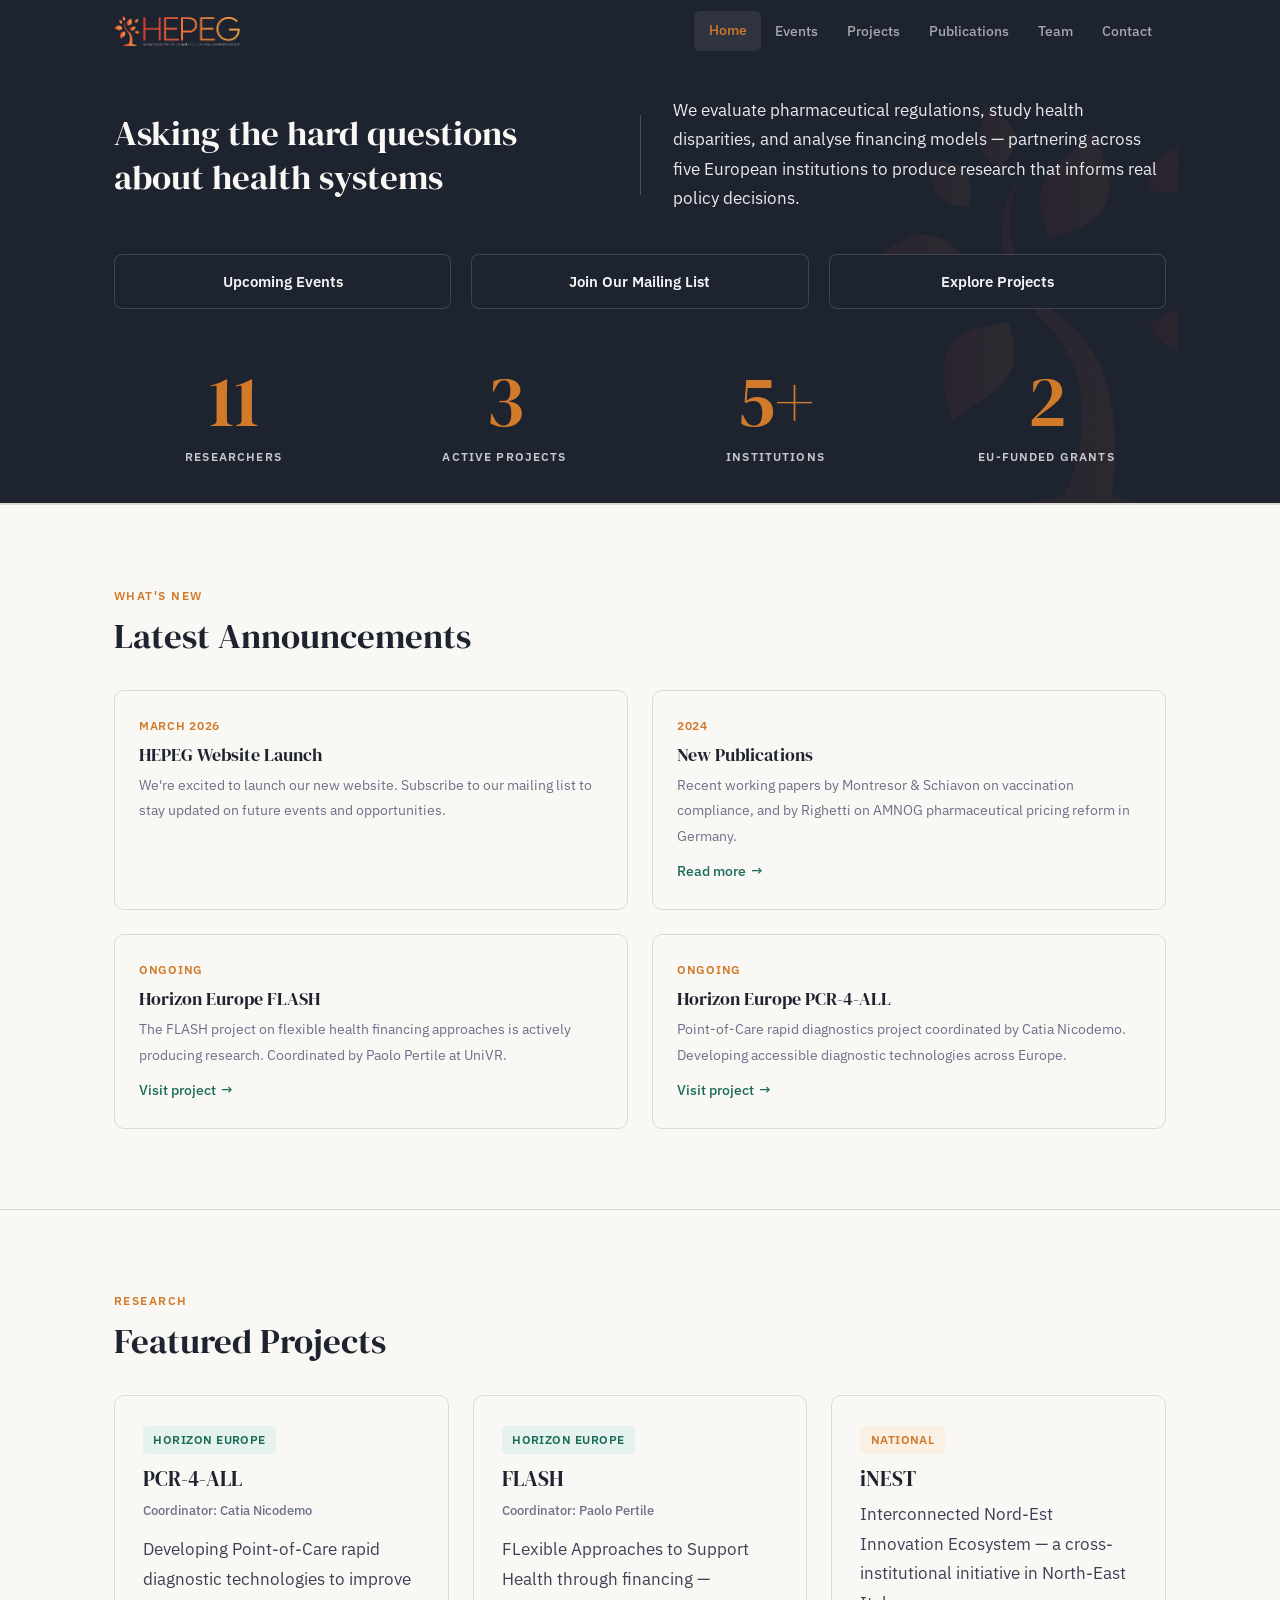
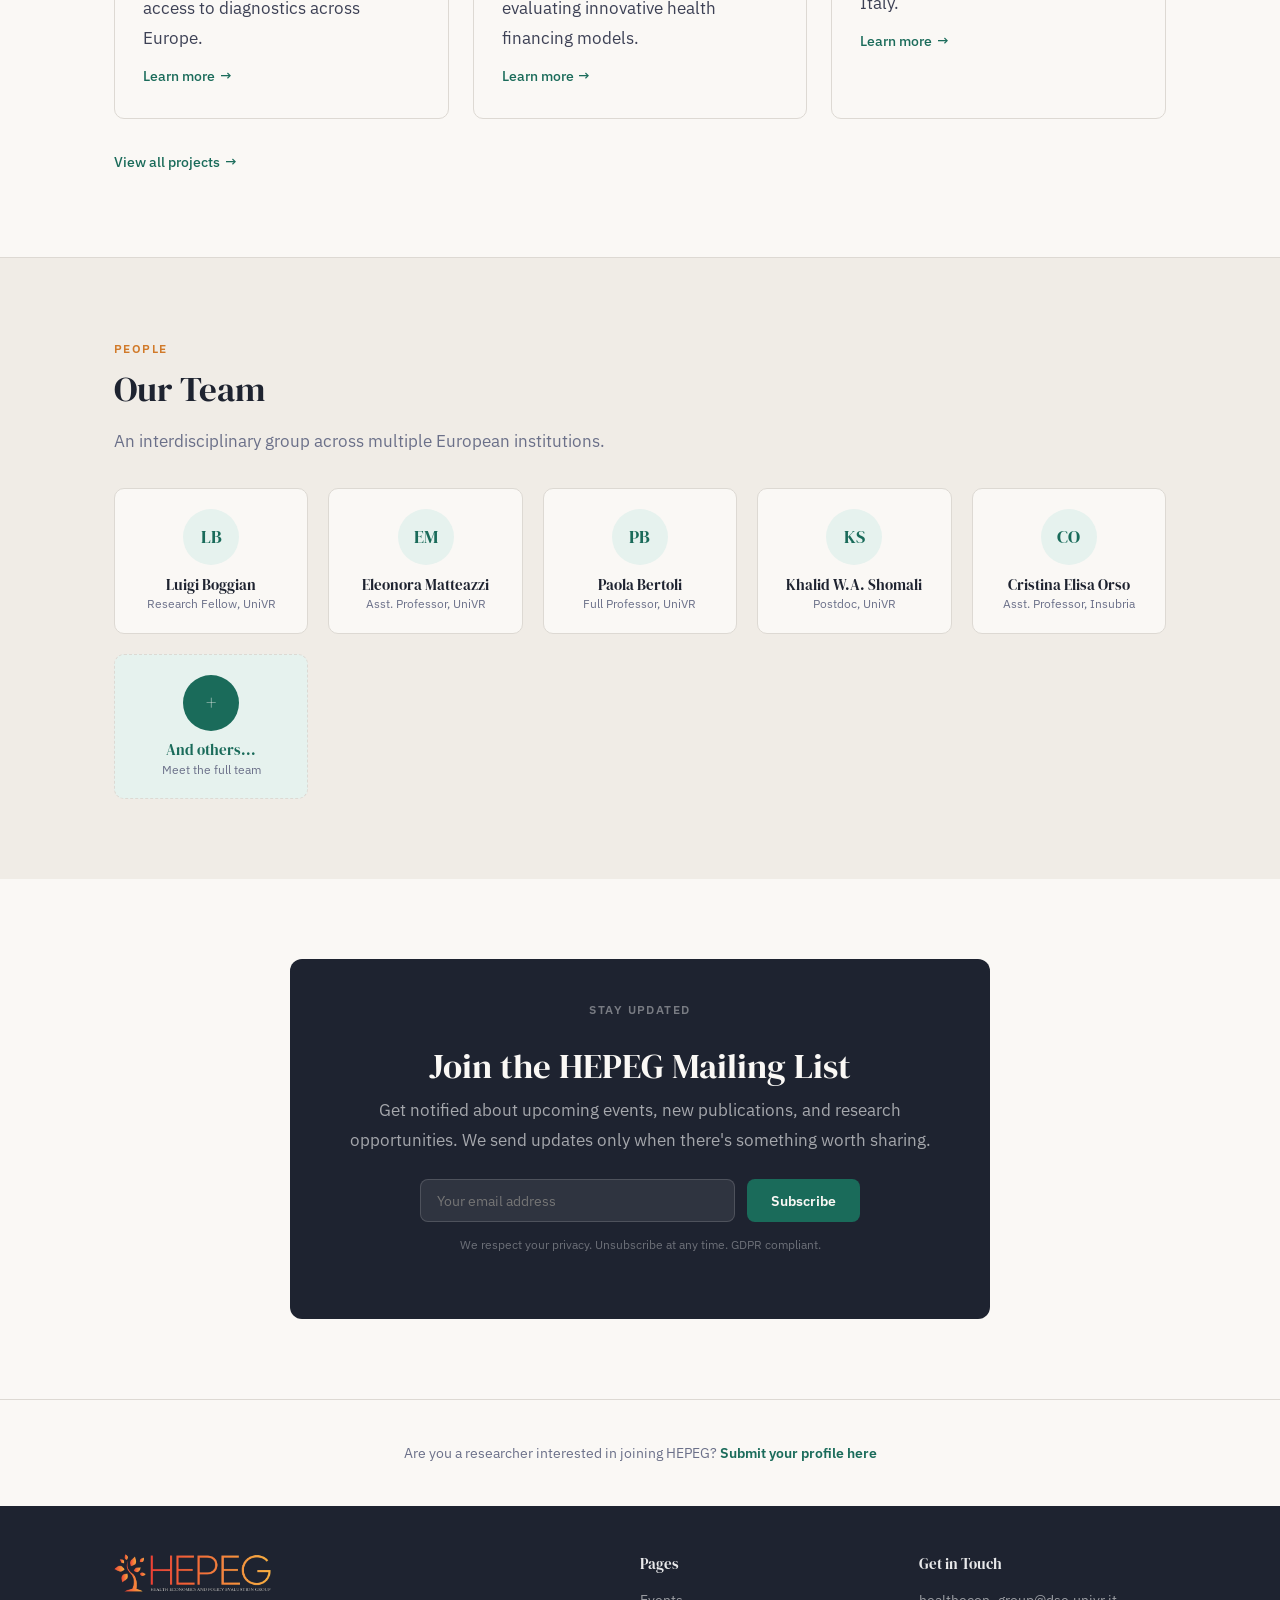
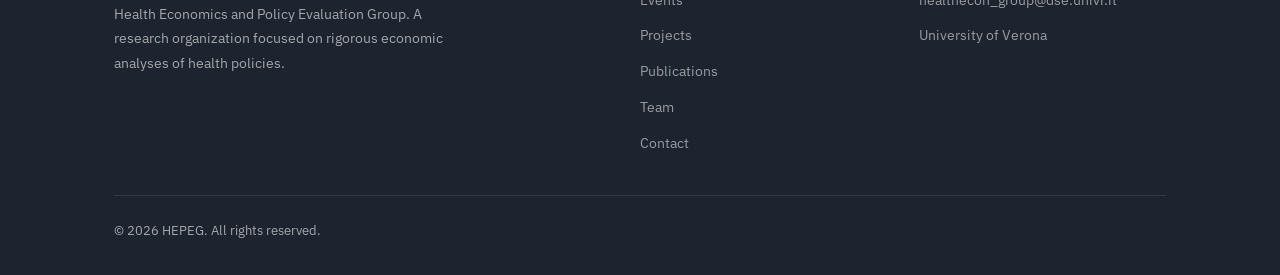
==== index.html @ f2b4acf6 "Update index.html" ====
<!DOCTYPE html>
<html lang="en">
<head>
  <meta charset="UTF-8">
  <meta name="viewport" content="width=device-width, initial-scale=1.0">
  <title>HEPEG – Health Economics and Policy Evaluation Group</title>
  <meta name="description" content="HEPEG is a non-partisan research group focused on rigorous economic analyses and evaluations of health policies and programs.">
  <link rel="icon" href="favicon.ico" type="image/x-icon">
  <link rel="apple-touch-icon" href="apple-touch-icon.png">
  <link rel="stylesheet" href="style.css">
  <style>
    /* === Homepage-specific styles === */
    .hero-home { padding: 0; border-bottom: none; overflow: hidden; background: var(--color-ink); position: relative; }

    .hero-banner {
      background: transparent;
      color: var(--color-white);
      padding: 2rem 0 2rem;
      position: relative;
      z-index: 1;
    }
    .hero-banner h1 { color: var(--color-white); margin-bottom: 0; font-size: clamp(1.6rem, 2.8vw, 2.2rem); }
    .hero-banner p.lead { font-size: 1.05rem; color: rgba(255,255,255,.9); line-height: 1.75; margin: 0; }

    .hero-home {
      position: relative;
    }
    .hero-bg-tree {
      position: absolute;
      right: 8%;
      bottom: -20px;
      height: 420px;
      width: auto;
      opacity: .06;
      pointer-events: none;
      z-index: 0;
    }

    .hero-split {
      display: grid;
      grid-template-columns: 1fr auto 1fr;
      gap: 2rem;
      align-items: center;
      margin-bottom: 2.5rem;
      position: relative;
      z-index: 1;
    }
    .hero-left {
      opacity: 0;
      transform: translateX(-20px);
      animation: fadeLeft .8s ease-out .2s forwards;
    }
    .hero-divider {
      width: 1px;
      min-height: 80px;
      background: rgba(255,255,255,.2);
      transform: scaleY(0);
      animation: growLine .6s ease-out .5s forwards;
    }
    .hero-right {
      opacity: 0;
      transform: translateX(20px);
      animation: fadeRight .8s ease-out .4s forwards;
    }

    @keyframes fadeLeft {
      to { opacity: 1; transform: translateX(0); }
    }
    @keyframes fadeRight {
      to { opacity: 1; transform: translateX(0); }
    }
    @keyframes growLine {
      to { transform: scaleY(1); }
    }

    .hero-actions {
      display: flex; gap: 1.25rem; flex-wrap: wrap;
      opacity: 0;
      transform: translateY(10px);
      animation: fadeUp .6s ease-out .8s forwards;
      position: relative;
      z-index: 1;
    }
    .hero-actions a { flex: 1; text-align: center; min-width: 0; }

    @keyframes fadeUp {
      to { opacity: 1; transform: translateY(0); }
    }

    .hero-btn {
      display: inline-flex; align-items: center; justify-content: center;
      padding: .85rem 1.75rem; background: var(--color-ink);
      color: rgba(255,255,255,.95); font-family: var(--font-body);
      font-size: .95rem; font-weight: 600;
      border: 1px solid rgba(255,255,255,.15); border-radius: 8px;
      cursor: pointer; transition: all .25s; text-decoration: none;
    }
    .hero-btn:hover {
      background: var(--color-warm);
      border-color: var(--color-warm);
      color: var(--color-white);
      transform: translateY(-2px);
      box-shadow: 0 4px 16px rgba(209,122,42,.35);
    }

    .stats-bar { background: transparent; border-bottom: 1px solid var(--color-border); padding: 1.5rem 0 2rem; position: relative; z-index: 1; }
    .stats-row { display: grid; grid-template-columns: repeat(4, 1fr); gap: 2rem; text-align: center; }
    .stat-item .num { font-family: var(--font-display); font-size: clamp(3rem, 6vw, 4.5rem); color: var(--color-warm); display: block; line-height: 1; margin-bottom: .25rem; }
    .stat-item .label { font-size: .72rem; color: rgba(255,255,255,.75); font-weight: 600; text-transform: uppercase; letter-spacing: .1em; }

    .announce-strip { display: grid; grid-template-columns: 1fr 1fr; gap: 1.5rem; }
    .announce-card { background: var(--color-white); border: 1px solid var(--color-border); border-radius: 10px; padding: 1.5rem; transition: box-shadow .25s; }
    .announce-card:hover { box-shadow: 0 8px 30px rgba(26,31,46,.07); }
    .announce-card .date-label { font-size: .75rem; font-weight: 600; color: var(--color-warm); text-transform: uppercase; letter-spacing: .06em; margin-bottom: .5rem; }
    .announce-card h3 { font-size: 1.1rem; margin-bottom: .4rem; }
    .announce-card p { font-size: .9rem; color: var(--color-muted); }

    .about-grid { display: grid; grid-template-columns: 1fr 1fr; gap: 3rem; align-items: start; }
    .focus-list { list-style: none; display: grid; grid-template-columns: 1fr 1fr; gap: .75rem; }
    .focus-list li { font-size: .88rem; font-weight: 500; color: var(--color-ink); padding: .55rem .85rem; background: var(--color-surface); border-radius: 6px; border-left: 3px solid var(--color-accent); }

    .team-preview-grid { display: grid; grid-template-columns: repeat(auto-fill, minmax(180px, 1fr)); gap: 1.25rem; }
    .team-preview-card { text-align: center; padding: 1.25rem 1rem; background: var(--color-white); border: 1px solid var(--color-border); border-radius: 10px; transition: box-shadow .25s, transform .25s; }
    .team-preview-card:hover { box-shadow: 0 6px 20px rgba(26,31,46,.06); transform: translateY(-2px); }
    .team-preview-card .avatar-sm { width: 56px; height: 56px; border-radius: 50%; background: var(--color-accent-light); display: flex; align-items: center; justify-content: center; font-family: var(--font-display); font-size: 1.1rem; color: var(--color-accent); margin: 0 auto .65rem; }
    .team-preview-card h4 { font-size: .92rem; margin-bottom: .15rem; }
    .team-preview-card .role-sm { font-size: .73rem; color: var(--color-muted); line-height: 1.4; }

    @media (max-width: 768px) {
      .stats-row { grid-template-columns: repeat(2, 1fr); gap: 1.25rem; }
      .announce-strip { grid-template-columns: 1fr; }
      .about-grid { grid-template-columns: 1fr; }
      .focus-list { grid-template-columns: 1fr; }
      .team-preview-grid { grid-template-columns: repeat(2, 1fr); }
      .hero-actions { flex-direction: column; }
      .hero-split { grid-template-columns: 1fr; gap: 1.25rem; }
      .hero-divider { width: 60px; height: 1px; min-height: 0; }
      .hero-left { text-align: center; }
      .hero-bg-tree { height: 250px; right: 5%; bottom: -10px; }
    }
  </style>
</head>
<body>

  <header class="site-header">
    <div class="container">
      <a href="index.html" class="site-logo"><img src="images/logo.png" alt="HEPEG"></a>
      <nav class="site-nav" id="nav">
        <a href="index.html" class="active">Home</a>
        <a href="events.html">Events</a>
        <a href="projects.html">Projects</a>
        <a href="publications.html">Publications</a>
        <a href="team.html">Team</a>
        <a href="contact.html">Contact</a>
      </nav>
      <button class="nav-toggle" onclick="document.getElementById('nav').classList.toggle('open')" aria-label="Menu">
        <span></span><span></span><span></span>
      </button>
    </div>
  </header>

  <!-- ========== HERO BANNER ========== -->
  <section class="hero-home">
    <img src="images/tree.png" alt="" class="hero-bg-tree">
    <div class="hero-banner">
      <div class="container">
        <div class="hero-split">
          <div class="hero-left">
            <h1 id="hero-headline">Where health policy meets rigorous economics</h1>
          </div>
          <div class="hero-divider"></div>
          <div class="hero-right">
            <p class="lead">We evaluate pharmaceutical regulations, study health disparities, and analyse financing models &mdash; partnering across five European institutions to produce research that informs real policy decisions.</p>
          </div>
        </div>
        <div class="hero-actions">
          <a href="events.html" class="hero-btn">Upcoming Events</a>
          <a href="contact.html" class="hero-btn">Join Our Mailing List</a>
          <a href="projects.html" class="hero-btn">Explore Projects</a>
        </div>
      </div>
    </div>
    <div class="stats-bar">
      <div class="container">
        <div class="stats-row">
          <div class="stat-item"><span class="num" data-count="11" data-suffix="">0</span><span class="label">Researchers</span></div>
          <div class="stat-item"><span class="num" data-count="3" data-suffix="">0</span><span class="label">Active Projects</span></div>
          <div class="stat-item"><span class="num" data-count="5" data-suffix="+">0</span><span class="label">Institutions</span></div>
          <div class="stat-item"><span class="num" data-count="2" data-suffix="">0</span><span class="label">EU-Funded Grants</span></div>
        </div>
      </div>
    </div>
  </section>

  <!-- ========== ANNOUNCEMENTS ========== -->
  <section>
    <div class="container">
      <p class="section-label">What's New</p>
      <h2>Latest Announcements</h2>
      <div class="announce-strip mt-2">
        <!--
          HOW TO ADD A NEW ANNOUNCEMENT:
          1. Copy one <div class="announce-card"> block
          2. Paste it at the TOP (newest first)
          3. Update the date, title, and description
          4. Remove the oldest one to keep 4 visible max
        -->
        <div class="announce-card">
          <p class="date-label">March 2026</p>
          <h3>HEPEG Website Launch</h3>
          <p>We're excited to launch our new website. Subscribe to our mailing list to stay updated on future events and opportunities.</p>
        </div>
        <div class="announce-card">
          <p class="date-label">2024</p>
          <h3>New Publications</h3>
          <p>Recent working papers by Montresor &amp; Schiavon on vaccination compliance, and by Righetti on AMNOG pharmaceutical pricing reform in Germany.</p>
          <a href="publications.html" class="card-link">Read more</a>
        </div>
        <div class="announce-card">
          <p class="date-label">Ongoing</p>
          <h3>Horizon Europe FLASH</h3>
          <p>The FLASH project on flexible health financing approaches is actively producing research. Coordinated by Paolo Pertile at UniVR.</p>
          <a href="https://flash-project.com/" class="card-link" target="_blank">Visit project</a>
        </div>
        <div class="announce-card">
          <p class="date-label">Ongoing</p>
          <h3>Horizon Europe PCR-4-ALL</h3>
          <p>Point-of-Care rapid diagnostics project coordinated by Catia Nicodemo. Developing accessible diagnostic technologies across Europe.</p>
          <a href="https://www.pcr4all.eu/about/" class="card-link" target="_blank">Visit project</a>
        </div>
      </div>
    </div>
  </section>

  <!-- ========== FEATURED PROJECTS ========== -->
  <section>
    <div class="container">
      <p class="section-label">Research</p>
      <h2>Featured Projects</h2>
      <div class="card-grid mt-2">
        <div class="card">
          <span class="tag">Horizon Europe</span>
          <h3>PCR-4-ALL</h3>
          <p class="meta">Coordinator: Catia Nicodemo</p>
          <p>Developing Point-of-Care rapid diagnostic technologies to improve access to diagnostics across Europe.</p>
          <a href="https://www.pcr4all.eu/about/" class="card-link" target="_blank">Learn more</a>
        </div>
        <div class="card">
          <span class="tag">Horizon Europe</span>
          <h3>FLASH</h3>
          <p class="meta">Coordinator: Paolo Pertile</p>
          <p>FLexible Approaches to Support Health through financing — evaluating innovative health financing models.</p>
          <a href="https://flash-project.com/" class="card-link" target="_blank">Learn more</a>
        </div>
        <div class="card">
          <span class="tag tag--warm">National</span>
          <h3>iNEST</h3>
          <p>Interconnected Nord-Est Innovation Ecosystem — a cross-institutional initiative in North-East Italy.</p>
          <a href="https://www.consorzioinest.it/#inest" class="card-link" target="_blank">Learn more</a>
        </div>
      </div>
      <a href="projects.html" class="card-link mt-2">View all projects</a>
    </div>
  </section>

  <!-- ========== TEAM PREVIEW ========== -->
  <section style="background: var(--color-surface);">
    <div class="container">
      <p class="section-label">People</p>
      <h2>Our Team</h2>
      <p class="mt-1" style="color: var(--color-muted); max-width: 550px;">An interdisciplinary group across multiple European institutions.</p>
      <div class="team-preview-grid mt-2" id="team-grid">
        <div class="team-preview-card" data-member><div class="avatar-sm">PB</div><h4>Paola Bertoli</h4><p class="role-sm">Full Professor, UniVR</p></div>
        <div class="team-preview-card" data-member><div class="avatar-sm">LB</div><h4>Luigi Boggian</h4><p class="role-sm">Research Fellow, UniVR</p></div>
        <div class="team-preview-card" data-member><div class="avatar-sm">AB</div><h4>Alessandro Bucciol</h4><p class="role-sm">Professor, UniVR</p></div>
        <div class="team-preview-card" data-member><div class="avatar-sm">GD</div><h4>Giulia De Matteis</h4><p class="role-sm">Jr Research Fellow, UniVR</p></div>
        <div class="team-preview-card" data-member><div class="avatar-sm">MM</div><h4>Maurizio Malpede</h4><p class="role-sm">Asst. Professor, UniVR</p></div>
        <div class="team-preview-card" data-member><div class="avatar-sm">EM</div><h4>Eleonora Matteazzi</h4><p class="role-sm">Asst. Professor, UniVR</p></div>
        <div class="team-preview-card" data-member><div class="avatar-sm">GM</div><h4>Giulia Montresor</h4><p class="role-sm">Postdoc, UniVR</p></div>
        <div class="team-preview-card" data-member><div class="avatar-sm">CN</div><h4>Catia Nicodemo</h4><p class="role-sm">Assoc. Prof., UniVR & Oxford</p></div>
        <div class="team-preview-card" data-member><div class="avatar-sm">CO</div><h4>Cristina Elisa Orso</h4><p class="role-sm">Asst. Professor, Insubria</p></div>
        <div class="team-preview-card" data-member><div class="avatar-sm">LS</div><h4>Lucia Schiavon</h4><p class="role-sm">Postdoc, Ca' Foscari</p></div>
        <div class="team-preview-card" data-member><div class="avatar-sm">KS</div><h4>Khalid W.A. Shomali</h4><p class="role-sm">Postdoc, UniVR</p></div>
        <!-- "And others" card — always shown last -->
        <a href="team.html" class="team-preview-card" id="and-others" style="text-decoration:none; display:flex; flex-direction:column; align-items:center; justify-content:center; background:var(--color-accent-light); border-style:dashed; cursor:pointer;">
          <div class="avatar-sm" style="background:var(--color-accent); color:var(--color-white); font-size:1.2rem;">+</div>
          <h4 style="color:var(--color-accent);">And others...</h4>
          <p class="role-sm">Meet the full team</p>
        </a>
      </div>
    </div>
  </section>

  <script>
    // Count-up animation for stats
    (function() {
      var nums = document.querySelectorAll('.num[data-count]');
      nums.forEach(function(el) {
        var target = parseInt(el.getAttribute('data-count'));
        var suffix = el.getAttribute('data-suffix') || '';
        var duration = 1200;
        var start = 0;
        var startTime = null;

        function ease(t) { return t < 0.5 ? 2*t*t : -1+(4-2*t)*t; }

        function step(timestamp) {
          if (!startTime) startTime = timestamp;
          var progress = Math.min((timestamp - startTime) / duration, 1);
          var current = Math.floor(ease(progress) * target);
          el.textContent = current + suffix;
          if (progress < 1) {
            requestAnimationFrame(step);
          } else {
            el.textContent = target + suffix;
          }
        }
        requestAnimationFrame(step);
      });
    })();

    // Random headline on each page load
    // =============================================
    // HOW TO ADD A NEW HEADLINE:
    // Just add a new string to the array below
    // =============================================
    (function() {
      var headlines = [
        'Where health policy meets rigorous economics',
        'Asking the hard questions about health systems'
      ];
      var h = document.getElementById('hero-headline');
      h.textContent = headlines[Math.floor(Math.random() * headlines.length)];
    })();

    // Show 5 random team members + "and others" card
    (function() {
      var grid = document.getElementById('team-grid');
      var cards = Array.from(grid.querySelectorAll('[data-member]'));
      var othersCard = document.getElementById('and-others');
      // Shuffle using Fisher-Yates
      for (var i = cards.length - 1; i > 0; i--) {
        var j = Math.floor(Math.random() * (i + 1));
        var temp = cards[i]; cards[i] = cards[j]; cards[j] = temp;
      }
      // Hide all member cards
      cards.forEach(function(c) { c.style.display = 'none'; });
      // Show first 5 in shuffled order
      cards.slice(0, 5).forEach(function(c) { c.style.display = ''; });
      // Re-append visible cards + "and others" last
      grid.innerHTML = '';
      cards.slice(0, 5).forEach(function(c) { grid.appendChild(c); });
      grid.appendChild(othersCard);
    })();
  </script>

  <!-- ========== NEWSLETTER CTA ========== -->
  <section>
    <div class="container">
      <div class="cta-box" style="background: var(--color-ink); border: none; color: var(--color-white); max-width: 700px;">
        <p class="section-label" style="color: rgba(255,255,255,.4);">Stay Updated</p>
        <h2 style="color: var(--color-white);">Join the HEPEG Mailing List</h2>
        <p style="color: rgba(255,255,255,.6);">Get notified about upcoming events, new publications, and research opportunities. We send updates only when there's something worth sharing.</p>

        <!-- Mailchimp-integrated form using our own styling -->
        <form class="cta-form"
              action="https://gmail.us14.list-manage.com/subscribe/post?u=8ce7abe4f9fd98aee8691a1c4&amp;id=7440d17151&amp;f_id=007c9de1f0"
              method="post"
              target="_blank">
          <input type="email" name="EMAIL" placeholder="Your email address" required
                 style="border-color: rgba(255,255,255,.15); background: rgba(255,255,255,.08); color: var(--color-white);">
          <!-- Bot signup prevention — do not remove -->
          <div style="position: absolute; left: -5000px;" aria-hidden="true">
            <input type="text" name="b_8ce7abe4f9fd98aee8691a1c4_7440d17151" tabindex="-1" value="">
          </div>
          <button type="submit" class="btn" style="background: var(--color-accent);">Subscribe</button>
        </form>

        <p style="font-size: .75rem; color: rgba(255,255,255,.35); margin-top: .75rem;">We respect your privacy. Unsubscribe at any time. GDPR compliant.</p>
      </div>
    </div>
  </section>

  <!-- ========== JOIN THE TEAM (subtle) ========== -->
  <section style="padding: 2.5rem 0; border-top: 1px solid var(--color-border);">
    <div class="container" style="max-width: 650px; text-align: center;">
      <p style="color: var(--color-muted); font-size: .9rem;">
        Are you a researcher interested in joining HEPEG?
        <a href="members.html" style="font-weight: 600;">Submit your profile here</a>
      </p>
    </div>
  </section>

  <footer class="site-footer">
    <div class="container">
      <div class="footer-grid">
        <div>
          <div class="site-logo"><img src="images/logo.png" alt="HEPEG" style="height:40px;"></div>
          <p>Health Economics and Policy Evaluation Group. A research organization focused on rigorous economic analyses of health policies.</p>
        </div>
        <div>
          <h4>Pages</h4>
          <ul class="footer-links">
            <li><a href="events.html">Events</a></li>
            <li><a href="projects.html">Projects</a></li>
            <li><a href="publications.html">Publications</a></li>
            <li><a href="team.html">Team</a></li>
            <li><a href="contact.html">Contact</a></li>
          </ul>
        </div>
        <div>
          <h4>Get in Touch</h4>
          <ul class="footer-links">
            <li><a href="mailto:healthecon_group@dse.univr.it">healthecon_group@dse.univr.it</a></li>
            <li><a href="https://www.univr.it" target="_blank">University of Verona</a></li>
          </ul>
        </div>
      </div>
      <div class="footer-bottom">&copy; 2026 HEPEG. All rights reserved.</div>
    </div>
  </footer>

</body>
</html>
---- style.css ----
/* ============================================
   HEPEG – Health Economics and Policy Evaluation Group
   Shared Stylesheet
   ============================================ */

@import url('https://fonts.googleapis.com/css2?family=DM+Serif+Display:ital@0;1&family=IBM+Plex+Sans:ital,wght@0,300;0,400;0,500;0,600&display=swap');

/* --- Variables --- */
:root {
  --color-ink: #1e2330;
  --color-body: #3d4155;
  --color-muted: #6b7089;
  --color-border: #ddd9d3;
  --color-surface: #f0ece6;
  --color-white: #faf8f5;
  --color-accent: #1a6b5a;
  --color-accent-light: #e6f2ee;
  --color-accent-dark: #134d41;
  --color-warm: #d17a2a;
  --color-warm-light: #faf0e4;
  --color-warm-dark: #b5651d;

  --font-display: 'DM Serif Display', Georgia, serif;
  --font-body: 'IBM Plex Sans', -apple-system, sans-serif;

  --max-width: 1100px;
  --gap: 2rem;
}

/* --- Reset & Base --- */
*, *::before, *::after { box-sizing: border-box; margin: 0; padding: 0; }

html { scroll-behavior: smooth; }

body {
  font-family: var(--font-body);
  font-weight: 400;
  font-size: 1.05rem;
  line-height: 1.75;
  color: var(--color-body);
  background: var(--color-white);
  -webkit-font-smoothing: antialiased;
}

img { max-width: 100%; height: auto; display: block; }
a { color: var(--color-accent); text-decoration: none; transition: color .2s, text-decoration-color .2s; }
a:hover { color: var(--color-accent-dark); text-decoration: underline; text-decoration-color: rgba(26,107,90,.3); text-underline-offset: 3px; }

/* --- Typography --- */
h1, h2, h3, h4 { font-family: var(--font-display); color: var(--color-ink); font-weight: 400; line-height: 1.25; }
h1 { font-size: clamp(2rem, 4vw, 3rem); }
h2 { font-size: clamp(1.6rem, 3vw, 2.2rem); }
h3 { font-size: 1.3rem; }
h4 { font-size: 1.1rem; }

.section-label {
  font-family: var(--font-body);
  font-size: .75rem;
  font-weight: 600;
  letter-spacing: .12em;
  text-transform: uppercase;
  color: var(--color-warm);
  margin-bottom: .5rem;
}

/* --- Layout --- */
.container {
  width: 100%;
  max-width: var(--max-width);
  margin: 0 auto;
  padding: 0 1.5rem;
}

section {
  padding: 5rem 0;
}

section + section {
  border-top: 1px solid var(--color-border);
}

/* --- Header / Nav --- */
.site-header {
  position: sticky;
  top: 0;
  z-index: 100;
  background: #1e2330;
  backdrop-filter: none;
  -webkit-backdrop-filter: none;
  border-bottom: none;
}

.site-header .container {
  display: flex;
  align-items: center;
  justify-content: space-between;
  height: 4rem;
}

.site-logo {
  display: flex;
  align-items: center;
  gap: .5rem;
  font-family: var(--font-display);
  font-size: 1.35rem;
  color: var(--color-white);
  letter-spacing: -.01em;
  text-decoration: none;
}
.site-logo span { color: rgba(255,255,255,.4); }
.site-logo img {
  height: 32px;
  width: auto;
  border-radius: 4px;
}

.site-nav { display: flex; gap: 0; align-items: center; }

.site-nav a {
  font-size: .85rem;
  font-weight: 500;
  color: rgba(255,255,255,.6);
  padding: .5rem .9rem;
  border-radius: 6px;
  transition: color .2s, background .2s, transform .15s;
}
.site-nav a:hover,
.site-nav a.active {
  color: var(--color-warm);
  background: rgba(255,255,255,.07);
  transform: translateY(-1px);
}

/* Hamburger */
.nav-toggle { display: none; background: none; border: none; cursor: pointer; padding: .5rem; }
.nav-toggle span {
  display: block; width: 22px; height: 2px; background: rgba(255,255,255,.7);
  margin: 5px 0; transition: .3s;
}

/* --- Hero --- */
.hero {
  padding: 5rem 0 4rem;
  border-bottom: 1px solid var(--color-border);
}

.hero h1 {
  max-width: 700px;
  margin-bottom: 1.25rem;
}

.hero p {
  max-width: 600px;
  font-size: 1.1rem;
  color: var(--color-muted);
  line-height: 1.75;
}

.hero-grid {
  display: grid;
  grid-template-columns: 1fr 1fr;
  gap: 3rem;
  align-items: center;
}

.hero-stats {
  display: flex;
  gap: 2.5rem;
  margin-top: 2rem;
}

.hero-stat {
  text-align: left;
}

.hero-stat .num {
  font-family: var(--font-display);
  font-size: 2.2rem;
  color: var(--color-warm);
  display: block;
  line-height: 1.2;
}

.hero-stat .label {
  font-size: .8rem;
  color: var(--color-muted);
  font-weight: 500;
  text-transform: uppercase;
  letter-spacing: .06em;
}

/* --- Cards --- */
.card {
  background: var(--color-white);
  border: 1px solid var(--color-border);
  border-radius: 10px;
  padding: 1.75rem;
  transition: box-shadow .25s, transform .25s;
}

.card:hover {
  box-shadow: 0 12px 36px rgba(26,31,46,.1);
  transform: translateY(-3px);
  border-color: var(--color-accent);
}

.card-grid {
  display: grid;
  grid-template-columns: repeat(auto-fill, minmax(320px, 1fr));
  gap: 1.5rem;
}

.card h3 { margin-bottom: .5rem; }
.card .meta {
  font-size: .82rem;
  color: var(--color-muted);
  font-weight: 500;
  margin-bottom: .75rem;
}

.card .tag {
  display: inline-block;
  font-size: .72rem;
  font-weight: 600;
  letter-spacing: .04em;
  text-transform: uppercase;
  background: var(--color-accent-light);
  color: var(--color-accent);
  padding: .25rem .65rem;
  border-radius: 4px;
  margin-bottom: .75rem;
}

.card .tag--warm {
  background: var(--color-warm-light);
  color: var(--color-warm);
}

.card-link {
  display: inline-flex;
  align-items: center;
  gap: .3rem;
  font-size: .85rem;
  font-weight: 500;
  margin-top: .75rem;
  color: var(--color-accent);
  transition: color .2s, gap .2s;
}
.card-link::after { content: '\2192'; transition: transform .2s; }
.card-link:hover { color: var(--color-accent-dark); gap: .5rem; }
.card-link:hover::after { transform: translateX(3px); }

/* --- Team Grid --- */
.team-grid {
  display: grid;
  grid-template-columns: repeat(auto-fill, minmax(300px, 1fr));
  gap: 1.5rem;
}

.team-card {
  display: flex;
  gap: 1.25rem;
  align-items: flex-start;
  background: var(--color-white);
  border: 1px solid var(--color-border);
  border-radius: 10px;
  padding: 1.5rem;
  transition: box-shadow .25s;
}

.team-card:hover {
  box-shadow: 0 12px 36px rgba(26,31,46,.1);
  border-color: var(--color-accent);
}

.team-card .avatar {
  width: 72px;
  height: 72px;
  border-radius: 50%;
  object-fit: cover;
  flex-shrink: 0;
  background: var(--color-surface);
}

.team-card h4 { margin-bottom: .15rem; }

.team-card .role {
  font-size: .82rem;
  color: var(--color-accent);
  font-weight: 500;
  margin-bottom: .5rem;
}

.team-card p {
  font-size: .85rem;
  color: var(--color-muted);
  line-height: 1.6;
}

/* --- Events list --- */
.event-item {
  display: grid;
  grid-template-columns: 80px 1fr;
  gap: 1.5rem;
  padding: 1.75rem 0;
  border-bottom: 1px solid var(--color-border);
  align-items: start;
}

.event-item:last-child { border-bottom: none; }

.event-date {
  text-align: center;
  background: var(--color-surface);
  border-radius: 8px;
  padding: .65rem .5rem;
}

.event-date .month {
  display: block;
  font-size: .7rem;
  font-weight: 600;
  text-transform: uppercase;
  letter-spacing: .08em;
  color: var(--color-warm);
}

.event-date .day {
  display: block;
  font-family: var(--font-display);
  font-size: 1.6rem;
  color: var(--color-ink);
  line-height: 1.2;
}

.event-date .year {
  display: block;
  font-size: .72rem;
  color: var(--color-muted);
}

.event-info h3 { font-size: 1.15rem; margin-bottom: .3rem; }
.event-info .event-meta {
  font-size: .82rem;
  color: var(--color-muted);
  margin-bottom: .4rem;
}

/* --- Publications --- */
.pub-list { list-style: none; }

.pub-item {
  padding: 1.25rem 0;
  border-bottom: 1px solid var(--color-border);
}
.pub-item:last-child { border-bottom: none; }

.pub-item .authors {
  font-size: .85rem;
  font-weight: 500;
  color: var(--color-ink);
}

.pub-item .title {
  font-family: var(--font-display);
  font-size: 1.05rem;
  color: var(--color-ink);
  margin: .2rem 0;
}

.pub-item .venue {
  font-size: .85rem;
  color: var(--color-muted);
  font-style: italic;
}

.pub-item .pub-links {
  margin-top: .4rem;
}

.pub-item .pub-links a {
  font-size: .82rem;
  font-weight: 500;
  margin-right: 1rem;
}

/* --- Newsletter / CTA Box --- */
.cta-box {
  background: var(--color-surface);
  border-radius: 12px;
  padding: 2.5rem;
  text-align: center;
  max-width: 600px;
  margin: 0 auto;
}

.cta-box h2 { margin-bottom: .5rem; }
.cta-box p { color: var(--color-muted); margin-bottom: 1.5rem; }

.cta-form {
  display: flex;
  gap: .75rem;
  max-width: 440px;
  margin: 0 auto;
}

.cta-form input[type="email"] {
  flex: 1;
  padding: .7rem 1rem;
  border: 1px solid var(--color-border);
  border-radius: 8px;
  font-family: var(--font-body);
  font-size: .9rem;
  outline: none;
  transition: border-color .2s;
  background: var(--color-white);
}

.cta-form input[type="email"]:focus {
  border-color: var(--color-accent);
}

.btn {
  display: inline-flex;
  align-items: center;
  gap: .4rem;
  padding: .7rem 1.5rem;
  background: var(--color-accent);
  color: var(--color-white);
  font-family: var(--font-body);
  font-size: .85rem;
  font-weight: 600;
  border: none;
  border-radius: 8px;
  cursor: pointer;
  transition: background .2s, transform .15s;
}

.btn:hover {
  background: var(--color-accent-dark);
  color: var(--color-white);
  transform: translateY(-2px);
  box-shadow: 0 4px 16px rgba(26,107,90,.3);
}

/* --- Contact --- */
.contact-grid {
  display: grid;
  grid-template-columns: 1fr 1fr;
  gap: 3rem;
}

.contact-form label {
  display: block;
  font-size: .82rem;
  font-weight: 500;
  color: var(--color-ink);
  margin-bottom: .3rem;
}

.contact-form input,
.contact-form textarea {
  width: 100%;
  padding: .7rem 1rem;
  border: 1px solid var(--color-border);
  border-radius: 8px;
  font-family: var(--font-body);
  font-size: .9rem;
  outline: none;
  margin-bottom: 1rem;
  transition: border-color .2s;
  background: var(--color-white);
}

.contact-form input:focus,
.contact-form textarea:focus {
  border-color: var(--color-accent);
}

.contact-form textarea { resize: vertical; min-height: 120px; }

.contact-info-block {
  background: var(--color-surface);
  border-radius: 12px;
  padding: 2rem;
}

.contact-info-block h3 { margin-bottom: 1rem; }
.contact-info-block p { margin-bottom: 1rem; font-size: .95rem; }

/* --- Footer --- */
.site-footer {
  background: var(--color-ink);
  color: rgba(255,255,255,.6);
  padding: 3rem 0 2rem;
  margin-top: 0;
}

.footer-grid {
  display: grid;
  grid-template-columns: 2fr 1fr 1fr;
  gap: 2rem;
  margin-bottom: 2rem;
}

.site-footer .site-logo { color: var(--color-white); }
.site-footer .site-logo span { color: rgba(255,255,255,.4); }

.site-footer p { font-size: .88rem; margin-top: .5rem; max-width: 360px; }

.site-footer h4 {
  color: rgba(255,255,255,.9);
  font-size: .95rem;
  margin-bottom: .75rem;
}

.footer-links { list-style: none; }
.footer-links li { margin-bottom: .4rem; }
.footer-links a { color: rgba(255,255,255,.55); font-size: .85rem; }
.footer-links a:hover { color: var(--color-white); }

.footer-bottom {
  border-top: 1px solid rgba(255,255,255,.1);
  padding-top: 1.5rem;
  font-size: .8rem;
}

/* --- Page Header (inner pages) --- */
.page-header {
  padding: 3.5rem 0 2.5rem;
  border-bottom: 1px solid var(--color-border);
  background: var(--color-surface);
}

.page-header h1 { margin-bottom: .5rem; }
.page-header p { color: var(--color-muted); max-width: 600px; font-size: 1.05rem; }

/* --- Utility --- */
.text-center { text-align: center; }
.mt-1 { margin-top: 1rem; }
.mt-2 { margin-top: 2rem; }
.mt-3 { margin-top: 3rem; }
.mb-2 { margin-bottom: 2rem; }

/* --- Responsive --- */
@media (max-width: 768px) {
  .site-nav {
    display: none;
    position: absolute;
    top: 4rem;
    left: 0;
    right: 0;
    flex-direction: column;
    background: var(--color-ink);
    border-bottom: 1px solid rgba(255,255,255,.1);
    padding: 1rem;
    box-shadow: 0 12px 24px rgba(0,0,0,.08);
  }
  .site-nav.open { display: flex; }
  .nav-toggle { display: block; }

  .hero-grid { grid-template-columns: 1fr; gap: 2rem; }
  .hero-stats { gap: 1.5rem; }
  .contact-grid { grid-template-columns: 1fr; }
  .footer-grid { grid-template-columns: 1fr; gap: 1.5rem; }
  .team-card { flex-direction: column; text-align: center; align-items: center; }
  .team-card .avatar { width: 80px; height: 80px; }
  .event-item { grid-template-columns: 70px 1fr; gap: 1rem; }
  .cta-form { flex-direction: column; }

  section { padding: 3rem 0; }
  .page-header { padding: 2.5rem 0 2rem; }
}
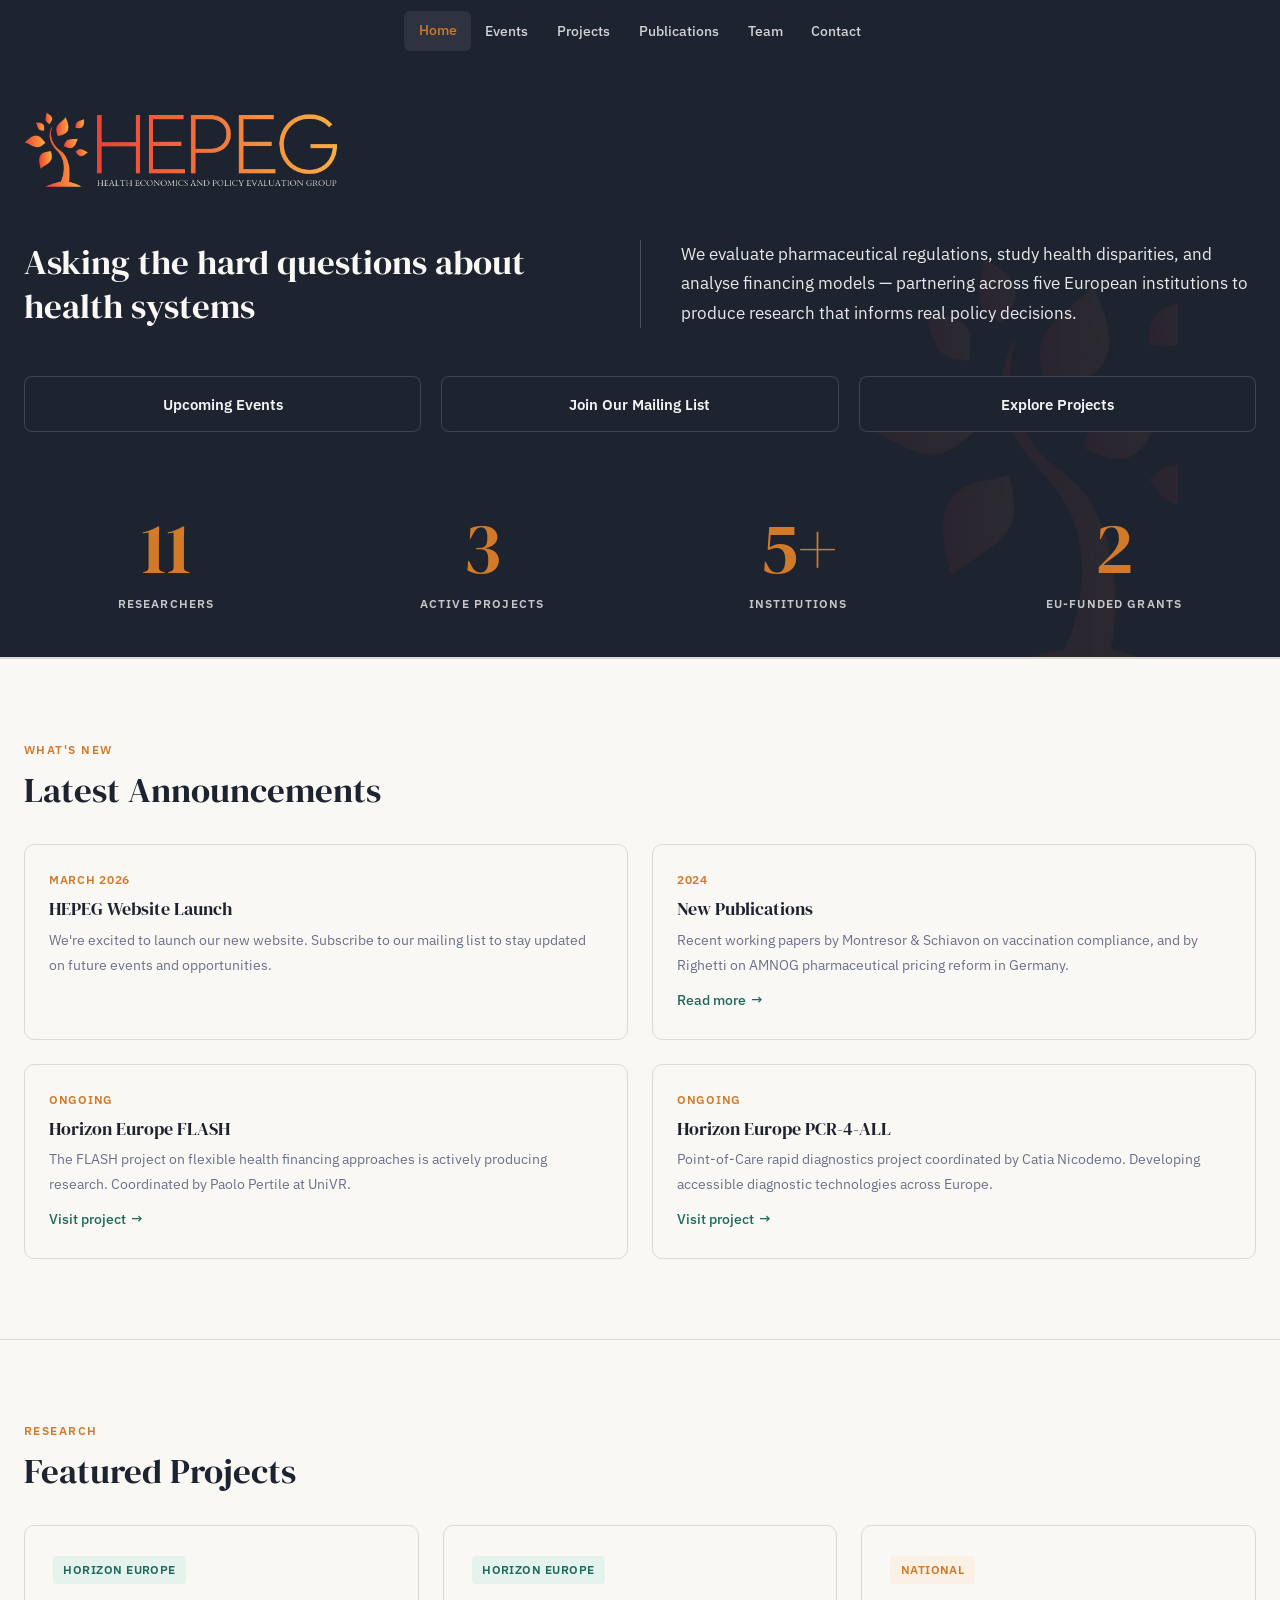
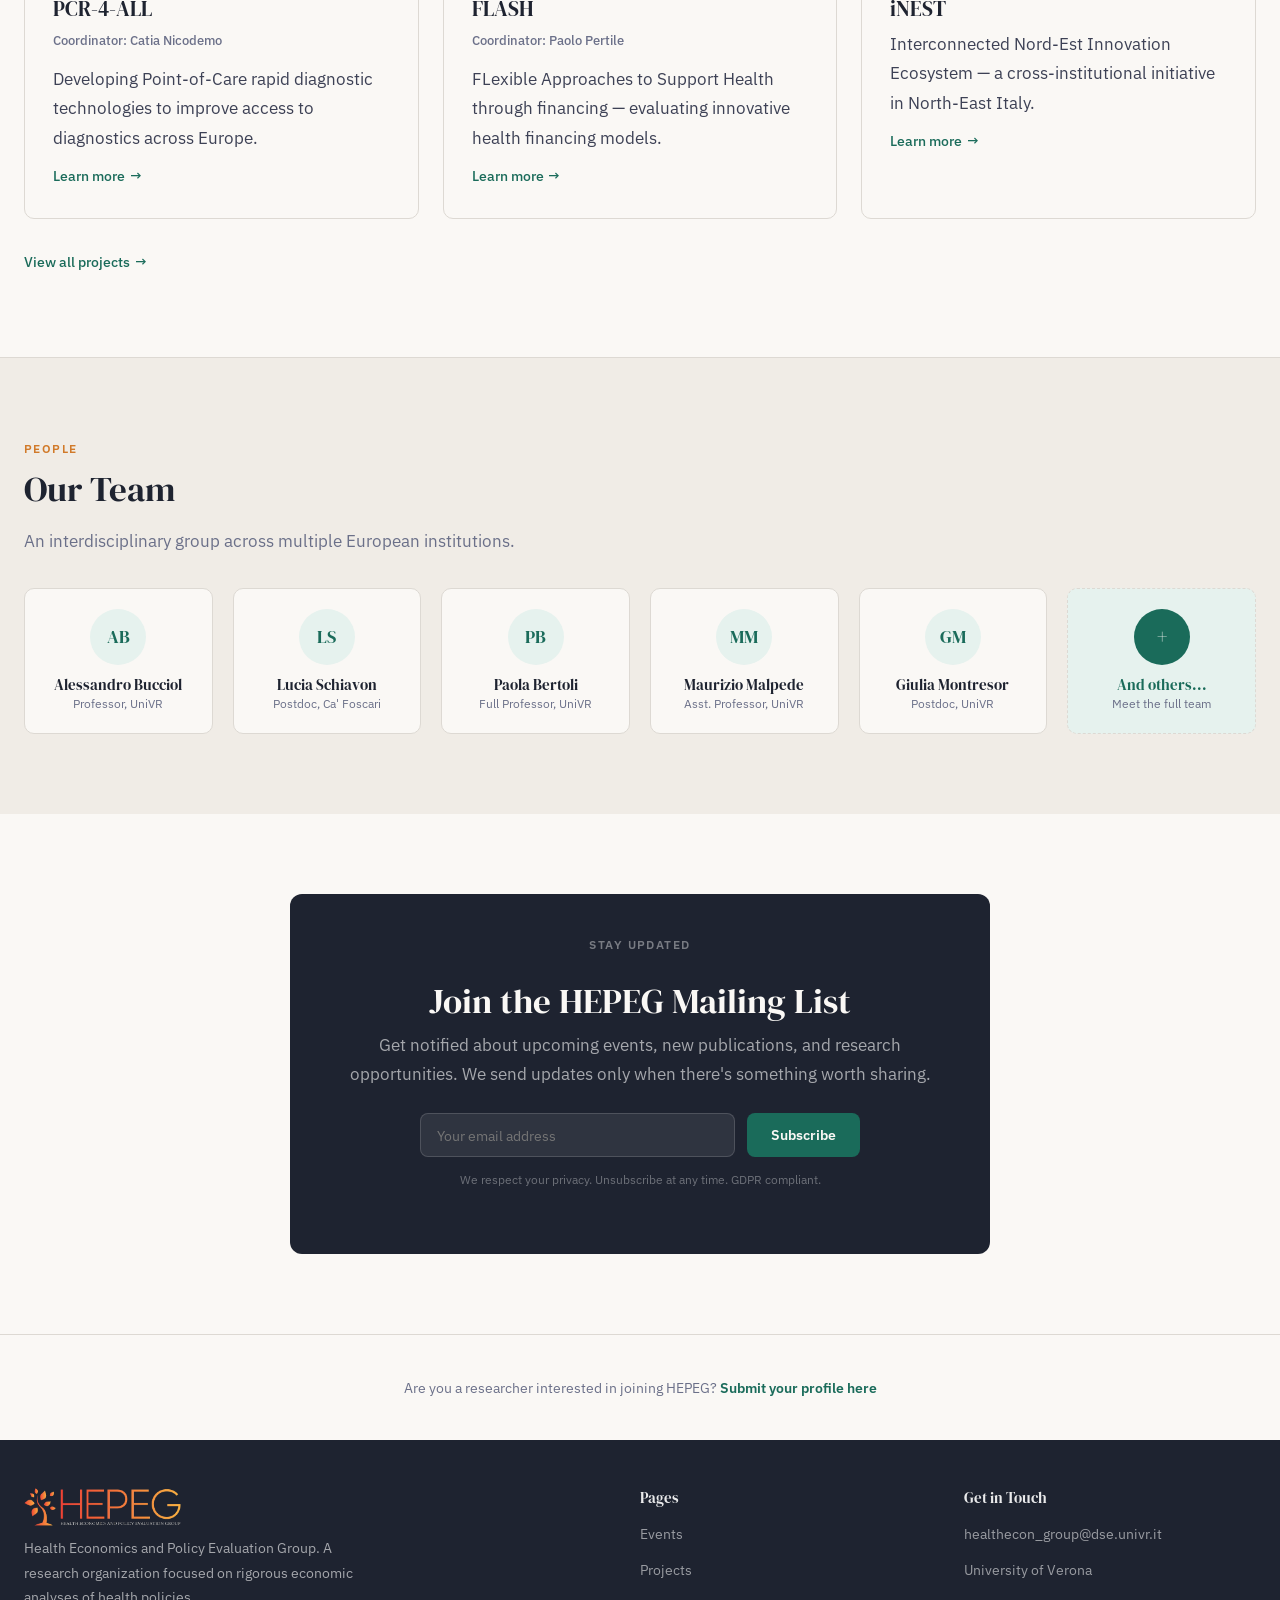
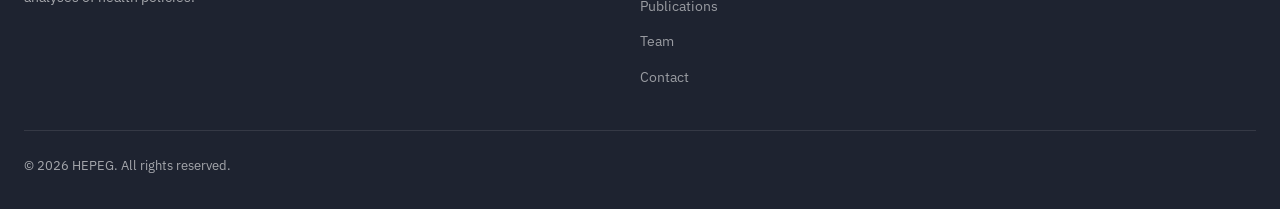
==== commit eded69d5: "Update index.html" ====
--- a/index.html
+++ b/index.html
@@ -7,24 +7,584 @@
   <meta name="description" content="HEPEG is a non-partisan research group focused on rigorous economic analyses and evaluations of health policies and programs.">
   <link rel="icon" href="favicon.ico" type="image/x-icon">
   <link rel="apple-touch-icon" href="apple-touch-icon.png">
-  <link rel="stylesheet" href="style.css">
+  <style>/* ============================================
+   HEPEG – Health Economics and Policy Evaluation Group
+   Shared Stylesheet
+   ============================================ */
+
+@import url('https://fonts.googleapis.com/css2?family=DM+Serif+Display:ital@0;1&family=IBM+Plex+Sans:ital,wght@0,300;0,400;0,500;0,600&display=swap');
+
+/* --- Variables --- */
+:root {
+  --color-ink: #1e2330;
+  --color-body: #3d4155;
+  --color-muted: #6b7089;
+  --color-border: #ddd9d3;
+  --color-surface: #f0ece6;
+  --color-white: #faf8f5;
+  --color-accent: #1a6b5a;
+  --color-accent-light: #e6f2ee;
+  --color-accent-dark: #134d41;
+  --color-warm: #d17a2a;
+  --color-warm-light: #faf0e4;
+  --color-warm-dark: #b5651d;
+
+  --font-display: 'DM Serif Display', Georgia, serif;
+  --font-body: 'IBM Plex Sans', -apple-system, sans-serif;
+
+  --max-width: 1280px;
+  --gap: 2rem;
+}
+
+/* --- Reset & Base --- */
+*, *::before, *::after { box-sizing: border-box; margin: 0; padding: 0; }
+
+html { scroll-behavior: smooth; }
+
+body {
+  font-family: var(--font-body);
+  font-weight: 400;
+  font-size: 1.05rem;
+  line-height: 1.75;
+  color: var(--color-body);
+  background: var(--color-white);
+  -webkit-font-smoothing: antialiased;
+}
+
+img { max-width: 100%; height: auto; display: block; }
+a { color: var(--color-accent); text-decoration: none; transition: color .2s, text-decoration-color .2s; }
+a:hover { color: var(--color-accent-dark); text-decoration: underline; text-decoration-color: rgba(26,107,90,.3); text-underline-offset: 3px; }
+
+/* --- Typography --- */
+h1, h2, h3, h4 { font-family: var(--font-display); color: var(--color-ink); font-weight: 400; line-height: 1.25; }
+h1 { font-size: clamp(2rem, 4vw, 3rem); }
+h2 { font-size: clamp(1.6rem, 3vw, 2.2rem); }
+h3 { font-size: 1.3rem; }
+h4 { font-size: 1.1rem; }
+
+.section-label {
+  font-family: var(--font-body);
+  font-size: .75rem;
+  font-weight: 600;
+  letter-spacing: .12em;
+  text-transform: uppercase;
+  color: var(--color-warm);
+  margin-bottom: .5rem;
+}
+
+/* --- Layout --- */
+.container {
+  width: 100%;
+  max-width: var(--max-width);
+  margin: 0 auto;
+  padding: 0 1.5rem;
+}
+
+section {
+  padding: 5rem 0;
+}
+
+section + section {
+  border-top: 1px solid var(--color-border);
+}
+
+/* --- Header / Nav --- */
+.site-header {
+  position: sticky;
+  top: 0;
+  z-index: 100;
+  background: #1e2330;
+  backdrop-filter: none;
+  -webkit-backdrop-filter: none;
+  border-bottom: none;
+}
+
+.site-header .container {
+  display: flex;
+  align-items: center;
+  justify-content: center;
+  height: 4rem;
+}
+
+.site-logo {
+  display: flex;
+  align-items: center;
+  gap: .5rem;
+  font-family: var(--font-display);
+  font-size: 1.35rem;
+  color: var(--color-white);
+  letter-spacing: -.01em;
+  text-decoration: none;
+}
+.site-logo span { color: rgba(255,255,255,.4); }
+.site-logo img {
+  height: 32px;
+  width: auto;
+  border-radius: 4px;
+}
+
+.site-nav { display: flex; gap: 0; align-items: center; }
+
+.site-nav a {
+  font-size: .85rem;
+  font-weight: 500;
+  color: rgba(255,255,255,.8);
+  padding: .5rem .9rem;
+  border-radius: 6px;
+  transition: color .2s, background .2s, transform .15s;
+}
+.site-nav a:hover,
+.site-nav a.active {
+  color: var(--color-warm);
+  background: rgba(255,255,255,.07);
+  transform: translateY(-1px);
+}
+
+/* Hamburger */
+.nav-toggle { display: none; background: none; border: none; cursor: pointer; padding: .5rem; }
+.nav-toggle span {
+  display: block; width: 22px; height: 2px; background: rgba(255,255,255,.7);
+  margin: 5px 0; transition: .3s;
+}
+
+/* --- Hero --- */
+.hero {
+  padding: 5rem 0 4rem;
+  border-bottom: 1px solid var(--color-border);
+}
+
+.hero h1 {
+  max-width: 700px;
+  margin-bottom: 1.25rem;
+}
+
+.hero p {
+  max-width: 600px;
+  font-size: 1.1rem;
+  color: var(--color-muted);
+  line-height: 1.75;
+}
+
+.hero-grid {
+  display: grid;
+  grid-template-columns: 1fr 1fr;
+  gap: 3rem;
+  align-items: center;
+}
+
+.hero-stats {
+  display: flex;
+  gap: 2.5rem;
+  margin-top: 2rem;
+}
+
+.hero-stat {
+  text-align: left;
+}
+
+.hero-stat .num {
+  font-family: var(--font-display);
+  font-size: 2.2rem;
+  color: var(--color-warm);
+  display: block;
+  line-height: 1.2;
+}
+
+.hero-stat .label {
+  font-size: .8rem;
+  color: var(--color-muted);
+  font-weight: 500;
+  text-transform: uppercase;
+  letter-spacing: .06em;
+}
+
+/* --- Cards --- */
+.card {
+  background: var(--color-white);
+  border: 1px solid var(--color-border);
+  border-radius: 10px;
+  padding: 1.75rem;
+  transition: box-shadow .25s, transform .25s;
+}
+
+.card:hover {
+  box-shadow: 0 12px 36px rgba(26,31,46,.1);
+  transform: translateY(-3px);
+  border-color: var(--color-accent);
+}
+
+.card-grid {
+  display: grid;
+  grid-template-columns: repeat(auto-fill, minmax(320px, 1fr));
+  gap: 1.5rem;
+}
+
+.card h3 { margin-bottom: .5rem; }
+.card .meta {
+  font-size: .82rem;
+  color: var(--color-muted);
+  font-weight: 500;
+  margin-bottom: .75rem;
+}
+
+.card .tag {
+  display: inline-block;
+  font-size: .72rem;
+  font-weight: 600;
+  letter-spacing: .04em;
+  text-transform: uppercase;
+  background: var(--color-accent-light);
+  color: var(--color-accent);
+  padding: .25rem .65rem;
+  border-radius: 4px;
+  margin-bottom: .75rem;
+}
+
+.card .tag--warm {
+  background: var(--color-warm-light);
+  color: var(--color-warm);
+}
+
+.card-link {
+  display: inline-flex;
+  align-items: center;
+  gap: .3rem;
+  font-size: .85rem;
+  font-weight: 500;
+  margin-top: .75rem;
+  color: var(--color-accent);
+  transition: color .2s, gap .2s;
+}
+.card-link::after { content: '\2192'; transition: transform .2s; }
+.card-link:hover { color: var(--color-accent-dark); gap: .5rem; }
+.card-link:hover::after { transform: translateX(3px); }
+
+/* --- Team Grid --- */
+.team-grid {
+  display: grid;
+  grid-template-columns: repeat(auto-fill, minmax(300px, 1fr));
+  gap: 1.5rem;
+}
+
+.team-card {
+  display: flex;
+  gap: 1.25rem;
+  align-items: flex-start;
+  background: var(--color-white);
+  border: 1px solid var(--color-border);
+  border-radius: 10px;
+  padding: 1.5rem;
+  transition: box-shadow .25s;
+}
+
+.team-card:hover {
+  box-shadow: 0 12px 36px rgba(26,31,46,.1);
+  border-color: var(--color-accent);
+}
+
+.team-card .avatar {
+  width: 72px;
+  height: 72px;
+  border-radius: 50%;
+  object-fit: cover;
+  flex-shrink: 0;
+  background: var(--color-surface);
+}
+
+.team-card h4 { margin-bottom: .15rem; }
+
+.team-card .role {
+  font-size: .82rem;
+  color: var(--color-accent);
+  font-weight: 500;
+  margin-bottom: .5rem;
+}
+
+.team-card p {
+  font-size: .85rem;
+  color: var(--color-muted);
+  line-height: 1.6;
+}
+
+/* --- Events list --- */
+.event-item {
+  display: grid;
+  grid-template-columns: 80px 1fr;
+  gap: 1.5rem;
+  padding: 1.75rem 0;
+  border-bottom: 1px solid var(--color-border);
+  align-items: start;
+}
+
+.event-item:last-child { border-bottom: none; }
+
+.event-date {
+  text-align: center;
+  background: var(--color-surface);
+  border-radius: 8px;
+  padding: .65rem .5rem;
+}
+
+.event-date .month {
+  display: block;
+  font-size: .7rem;
+  font-weight: 600;
+  text-transform: uppercase;
+  letter-spacing: .08em;
+  color: var(--color-warm);
+}
+
+.event-date .day {
+  display: block;
+  font-family: var(--font-display);
+  font-size: 1.6rem;
+  color: var(--color-ink);
+  line-height: 1.2;
+}
+
+.event-date .year {
+  display: block;
+  font-size: .72rem;
+  color: var(--color-muted);
+}
+
+.event-info h3 { font-size: 1.15rem; margin-bottom: .3rem; }
+.event-info .event-meta {
+  font-size: .82rem;
+  color: var(--color-muted);
+  margin-bottom: .4rem;
+}
+
+/* --- Publications --- */
+.pub-list { list-style: none; }
+
+.pub-item {
+  padding: 1.25rem 0;
+  border-bottom: 1px solid var(--color-border);
+}
+.pub-item:last-child { border-bottom: none; }
+
+.pub-item .authors {
+  font-size: .85rem;
+  font-weight: 500;
+  color: var(--color-ink);
+}
+
+.pub-item .title {
+  font-family: var(--font-display);
+  font-size: 1.05rem;
+  color: var(--color-ink);
+  margin: .2rem 0;
+}
+
+.pub-item .venue {
+  font-size: .85rem;
+  color: var(--color-muted);
+  font-style: italic;
+}
+
+.pub-item .pub-links {
+  margin-top: .4rem;
+}
+
+.pub-item .pub-links a {
+  font-size: .82rem;
+  font-weight: 500;
+  margin-right: 1rem;
+}
+
+/* --- Newsletter / CTA Box --- */
+.cta-box {
+  background: var(--color-surface);
+  border-radius: 12px;
+  padding: 2.5rem;
+  text-align: center;
+  max-width: 600px;
+  margin: 0 auto;
+}
+
+.cta-box h2 { margin-bottom: .5rem; }
+.cta-box p { color: var(--color-muted); margin-bottom: 1.5rem; }
+
+.cta-form {
+  display: flex;
+  gap: .75rem;
+  max-width: 440px;
+  margin: 0 auto;
+}
+
+.cta-form input[type="email"] {
+  flex: 1;
+  padding: .7rem 1rem;
+  border: 1px solid var(--color-border);
+  border-radius: 8px;
+  font-family: var(--font-body);
+  font-size: .9rem;
+  outline: none;
+  transition: border-color .2s;
+  background: var(--color-white);
+}
+
+.cta-form input[type="email"]:focus {
+  border-color: var(--color-accent);
+}
+
+.btn {
+  display: inline-flex;
+  align-items: center;
+  gap: .4rem;
+  padding: .7rem 1.5rem;
+  background: var(--color-accent);
+  color: var(--color-white);
+  font-family: var(--font-body);
+  font-size: .85rem;
+  font-weight: 600;
+  border: none;
+  border-radius: 8px;
+  cursor: pointer;
+  transition: background .2s, transform .15s;
+}
+
+.btn:hover {
+  background: var(--color-accent-dark);
+  color: var(--color-white);
+  transform: translateY(-2px);
+  box-shadow: 0 4px 16px rgba(26,107,90,.3);
+}
+
+/* --- Contact --- */
+.contact-grid {
+  display: grid;
+  grid-template-columns: 1fr 1fr;
+  gap: 3rem;
+}
+
+.contact-form label {
+  display: block;
+  font-size: .82rem;
+  font-weight: 500;
+  color: var(--color-ink);
+  margin-bottom: .3rem;
+}
+
+.contact-form input,
+.contact-form textarea {
+  width: 100%;
+  padding: .7rem 1rem;
+  border: 1px solid var(--color-border);
+  border-radius: 8px;
+  font-family: var(--font-body);
+  font-size: .9rem;
+  outline: none;
+  margin-bottom: 1rem;
+  transition: border-color .2s;
+  background: var(--color-white);
+}
+
+.contact-form input:focus,
+.contact-form textarea:focus {
+  border-color: var(--color-accent);
+}
+
+.contact-form textarea { resize: vertical; min-height: 120px; }
+
+.contact-info-block {
+  background: var(--color-surface);
+  border-radius: 12px;
+  padding: 2rem;
+}
+
+.contact-info-block h3 { margin-bottom: 1rem; }
+.contact-info-block p { margin-bottom: 1rem; font-size: .95rem; }
+
+/* --- Footer --- */
+.site-footer {
+  background: var(--color-ink);
+  color: rgba(255,255,255,.6);
+  padding: 3rem 0 2rem;
+  margin-top: 0;
+}
+
+.footer-grid {
+  display: grid;
+  grid-template-columns: 2fr 1fr 1fr;
+  gap: 2rem;
+  margin-bottom: 2rem;
+}
+
+.site-footer .site-logo { color: var(--color-white); }
+.site-footer .site-logo span { color: rgba(255,255,255,.4); }
+
+.site-footer p { font-size: .88rem; margin-top: .5rem; max-width: 360px; }
+
+.site-footer h4 {
+  color: rgba(255,255,255,.9);
+  font-size: .95rem;
+  margin-bottom: .75rem;
+}
+
+.footer-links { list-style: none; }
+.footer-links li { margin-bottom: .4rem; }
+.footer-links a { color: rgba(255,255,255,.55); font-size: .85rem; }
+.footer-links a:hover { color: var(--color-white); }
+
+.footer-bottom {
+  border-top: 1px solid rgba(255,255,255,.1);
+  padding-top: 1.5rem;
+  font-size: .8rem;
+}
+
+/* --- Page Header (inner pages) --- */
+.page-header {
+  padding: 3.5rem 0 2.5rem;
+  border-bottom: 1px solid var(--color-border);
+  background: var(--color-surface);
+}
+
+.page-header h1 { margin-bottom: .5rem; }
+.page-header p { color: var(--color-muted); max-width: 600px; font-size: 1.05rem; }
+
+/* --- Utility --- */
+.text-center { text-align: center; }
+.mt-1 { margin-top: 1rem; }
+.mt-2 { margin-top: 2rem; }
+.mt-3 { margin-top: 3rem; }
+.mb-2 { margin-bottom: 2rem; }
+
+/* --- Responsive --- */
+@media (max-width: 768px) {
+  .site-nav {
+    display: none;
+    position: absolute;
+    top: 4rem;
+    left: 0;
+    right: 0;
+    flex-direction: column;
+    background: var(--color-ink);
+    border-bottom: 1px solid rgba(255,255,255,.1);
+    padding: 1rem;
+    box-shadow: 0 12px 24px rgba(0,0,0,.08);
+  }
+  .site-nav.open { display: flex; }
+  .nav-toggle { display: block; }
+
+  .hero-grid { grid-template-columns: 1fr; gap: 2rem; }
+  .hero-stats { gap: 1.5rem; }
+  .contact-grid { grid-template-columns: 1fr; }
+  .footer-grid { grid-template-columns: 1fr; gap: 1.5rem; }
+  .team-card { flex-direction: column; text-align: center; align-items: center; }
+  .team-card .avatar { width: 80px; height: 80px; }
+  .event-item { grid-template-columns: 70px 1fr; gap: 1rem; }
+  .cta-form { flex-direction: column; }
+
+  section { padding: 3rem 0; }
+  .page-header { padding: 2.5rem 0 2rem; }
+}
+</style>
   <style>
     /* === Homepage-specific styles === */
     .hero-home { padding: 0; border-bottom: none; overflow: hidden; background: var(--color-ink); position: relative; }
 
-    .hero-banner {
-      background: transparent;
-      color: var(--color-white);
-      padding: 2rem 0 2rem;
-      position: relative;
-      z-index: 1;
-    }
-    .hero-banner h1 { color: var(--color-white); margin-bottom: 0; font-size: clamp(1.6rem, 2.8vw, 2.2rem); }
-    .hero-banner p.lead { font-size: 1.05rem; color: rgba(255,255,255,.9); line-height: 1.75; margin: 0; }
-
-    .hero-home {
-      position: relative;
-    }
     .hero-bg-tree {
       position: absolute;
       right: 8%;
@@ -36,28 +596,47 @@
       z-index: 0;
     }
 
+    .hero-banner {
+      background: transparent;
+      color: var(--color-white);
+      padding: 3rem 0 3rem;
+      position: relative;
+      z-index: 1;
+    }
+    .hero-banner h1 { color: var(--color-white); margin-bottom: 0; font-size: clamp(1.6rem, 2.8vw, 2.2rem); }
+    .hero-banner p.lead { font-size: 1.05rem; color: rgba(255,255,255,.9); line-height: 1.75; margin: 0; }
+
+    .hero-logo {
+      display: block;
+      height: 80px;
+      width: auto;
+      margin-bottom: 3rem;
+    }
+
     .hero-split {
       display: grid;
       grid-template-columns: 1fr auto 1fr;
-      gap: 2rem;
+      gap: 2.5rem;
+      align-items: stretch;
+      margin-bottom: 3rem;
+    }
+    .hero-left {
+      display: flex;
       align-items: center;
-      margin-bottom: 2.5rem;
-      position: relative;
-      z-index: 1;
-    }
-    .hero-left {
       opacity: 0;
       transform: translateX(-20px);
       animation: fadeLeft .8s ease-out .2s forwards;
     }
     .hero-divider {
       width: 1px;
-      min-height: 80px;
       background: rgba(255,255,255,.2);
+      align-self: stretch;
       transform: scaleY(0);
       animation: growLine .6s ease-out .5s forwards;
     }
     .hero-right {
+      display: flex;
+      align-items: center;
       opacity: 0;
       transform: translateX(20px);
       animation: fadeRight .8s ease-out .4s forwards;
@@ -103,7 +682,7 @@
       box-shadow: 0 4px 16px rgba(209,122,42,.35);
     }
 
-    .stats-bar { background: transparent; border-bottom: 1px solid var(--color-border); padding: 1.5rem 0 2rem; position: relative; z-index: 1; }
+    .stats-bar { background: transparent; border-bottom: 1px solid var(--color-border); padding: 2rem 0 2.5rem; position: relative; z-index: 1; }
     .stats-row { display: grid; grid-template-columns: repeat(4, 1fr); gap: 2rem; text-align: center; }
     .stat-item .num { font-family: var(--font-display); font-size: clamp(3rem, 6vw, 4.5rem); color: var(--color-warm); display: block; line-height: 1; margin-bottom: .25rem; }
     .stat-item .label { font-size: .72rem; color: rgba(255,255,255,.75); font-weight: 600; text-transform: uppercase; letter-spacing: .1em; }
@@ -133,10 +712,12 @@
       .focus-list { grid-template-columns: 1fr; }
       .team-preview-grid { grid-template-columns: repeat(2, 1fr); }
       .hero-actions { flex-direction: column; }
-      .hero-split { grid-template-columns: 1fr; gap: 1.25rem; }
-      .hero-divider { width: 60px; height: 1px; min-height: 0; }
-      .hero-left { text-align: center; }
+      .hero-split { grid-template-columns: 1fr; gap: 1.5rem; }
+      .hero-divider { width: 60px; height: 1px; align-self: center; }
+      .hero-left { text-align: center; justify-content: center; }
+      .hero-right { text-align: center; justify-content: center; }
       .hero-bg-tree { height: 250px; right: 5%; bottom: -10px; }
+      .hero-logo { margin: 0 auto 2rem; }
     }
   </style>
 </head>
@@ -144,14 +725,13 @@
 
   <header class="site-header">
     <div class="container">
-      <a href="index.html" class="site-logo"><img src="images/logo.png" alt="HEPEG"></a>
       <nav class="site-nav" id="nav">
         <a href="index.html" class="active">Home</a>
-        <a href="events.html">Events</a>
-        <a href="projects.html">Projects</a>
-        <a href="publications.html">Publications</a>
-        <a href="team.html">Team</a>
-        <a href="contact.html">Contact</a>
+        <a href="#">Events</a>
+        <a href="#">Projects</a>
+        <a href="#">Publications</a>
+        <a href="#">Team</a>
+        <a href="#">Contact</a>
       </nav>
       <button class="nav-toggle" onclick="document.getElementById('nav').classList.toggle('open')" aria-label="Menu">
         <span></span><span></span><span></span>
@@ -161,9 +741,10 @@
 
   <!-- ========== HERO BANNER ========== -->
   <section class="hero-home">
-    <img src="images/tree.png" alt="" class="hero-bg-tree">
+    <img src="[data-uri]" alt="" class="hero-bg-tree">
     <div class="hero-banner">
       <div class="container">
+        <img src="[data-uri]" alt="HEPEG" class="hero-logo">
         <div class="hero-split">
           <div class="hero-left">
             <h1 id="hero-headline">Where health policy meets rigorous economics</h1>
@@ -174,9 +755,9 @@
           </div>
         </div>
         <div class="hero-actions">
-          <a href="events.html" class="hero-btn">Upcoming Events</a>
-          <a href="contact.html" class="hero-btn">Join Our Mailing List</a>
-          <a href="projects.html" class="hero-btn">Explore Projects</a>
+          <a href="#" class="hero-btn">Upcoming Events</a>
+          <a href="#" class="hero-btn">Join Our Mailing List</a>
+          <a href="#" class="hero-btn">Explore Projects</a>
         </div>
       </div>
     </div>
@@ -214,7 +795,7 @@
           <p class="date-label">2024</p>
           <h3>New Publications</h3>
           <p>Recent working papers by Montresor &amp; Schiavon on vaccination compliance, and by Righetti on AMNOG pharmaceutical pricing reform in Germany.</p>
-          <a href="publications.html" class="card-link">Read more</a>
+          <a href="#" class="card-link">Read more</a>
         </div>
         <div class="announce-card">
           <p class="date-label">Ongoing</p>
@@ -259,7 +840,7 @@
           <a href="https://www.consorzioinest.it/#inest" class="card-link" target="_blank">Learn more</a>
         </div>
       </div>
-      <a href="projects.html" class="card-link mt-2">View all projects</a>
+      <a href="#" class="card-link mt-2">View all projects</a>
     </div>
   </section>
 
@@ -282,7 +863,7 @@
         <div class="team-preview-card" data-member><div class="avatar-sm">LS</div><h4>Lucia Schiavon</h4><p class="role-sm">Postdoc, Ca' Foscari</p></div>
         <div class="team-preview-card" data-member><div class="avatar-sm">KS</div><h4>Khalid W.A. Shomali</h4><p class="role-sm">Postdoc, UniVR</p></div>
         <!-- "And others" card — always shown last -->
-        <a href="team.html" class="team-preview-card" id="and-others" style="text-decoration:none; display:flex; flex-direction:column; align-items:center; justify-content:center; background:var(--color-accent-light); border-style:dashed; cursor:pointer;">
+        <a href="#" class="team-preview-card" id="and-others" style="text-decoration:none; display:flex; flex-direction:column; align-items:center; justify-content:center; background:var(--color-accent-light); border-style:dashed; cursor:pointer;">
           <div class="avatar-sm" style="background:var(--color-accent); color:var(--color-white); font-size:1.2rem;">+</div>
           <h4 style="color:var(--color-accent);">And others...</h4>
           <p class="role-sm">Meet the full team</p>
@@ -386,7 +967,7 @@
     <div class="container" style="max-width: 650px; text-align: center;">
       <p style="color: var(--color-muted); font-size: .9rem;">
         Are you a researcher interested in joining HEPEG?
-        <a href="members.html" style="font-weight: 600;">Submit your profile here</a>
+        <a href="#" style="font-weight: 600;">Submit your profile here</a>
       </p>
     </div>
   </section>
@@ -395,17 +976,17 @@
     <div class="container">
       <div class="footer-grid">
         <div>
-          <div class="site-logo"><img src="images/logo.png" alt="HEPEG" style="height:40px;"></div>
+          <div class="site-logo"><img src="[data-uri]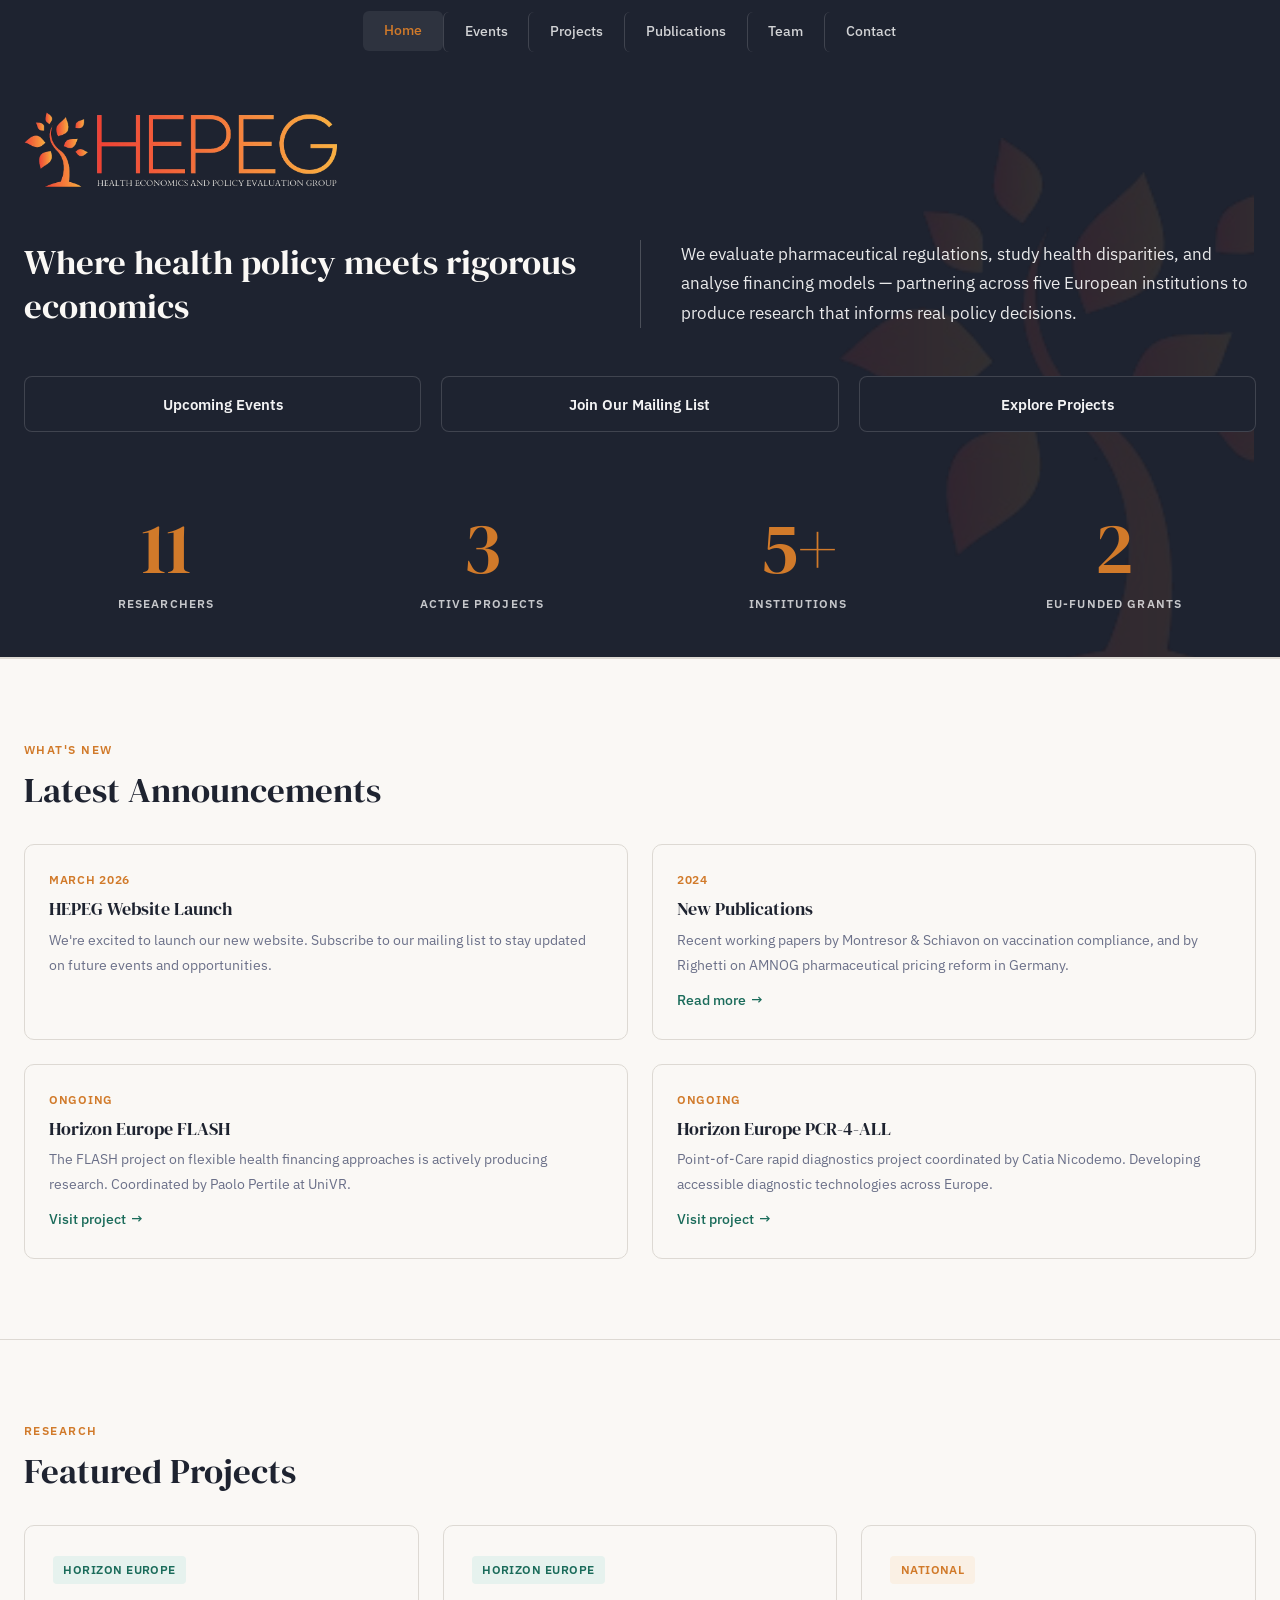
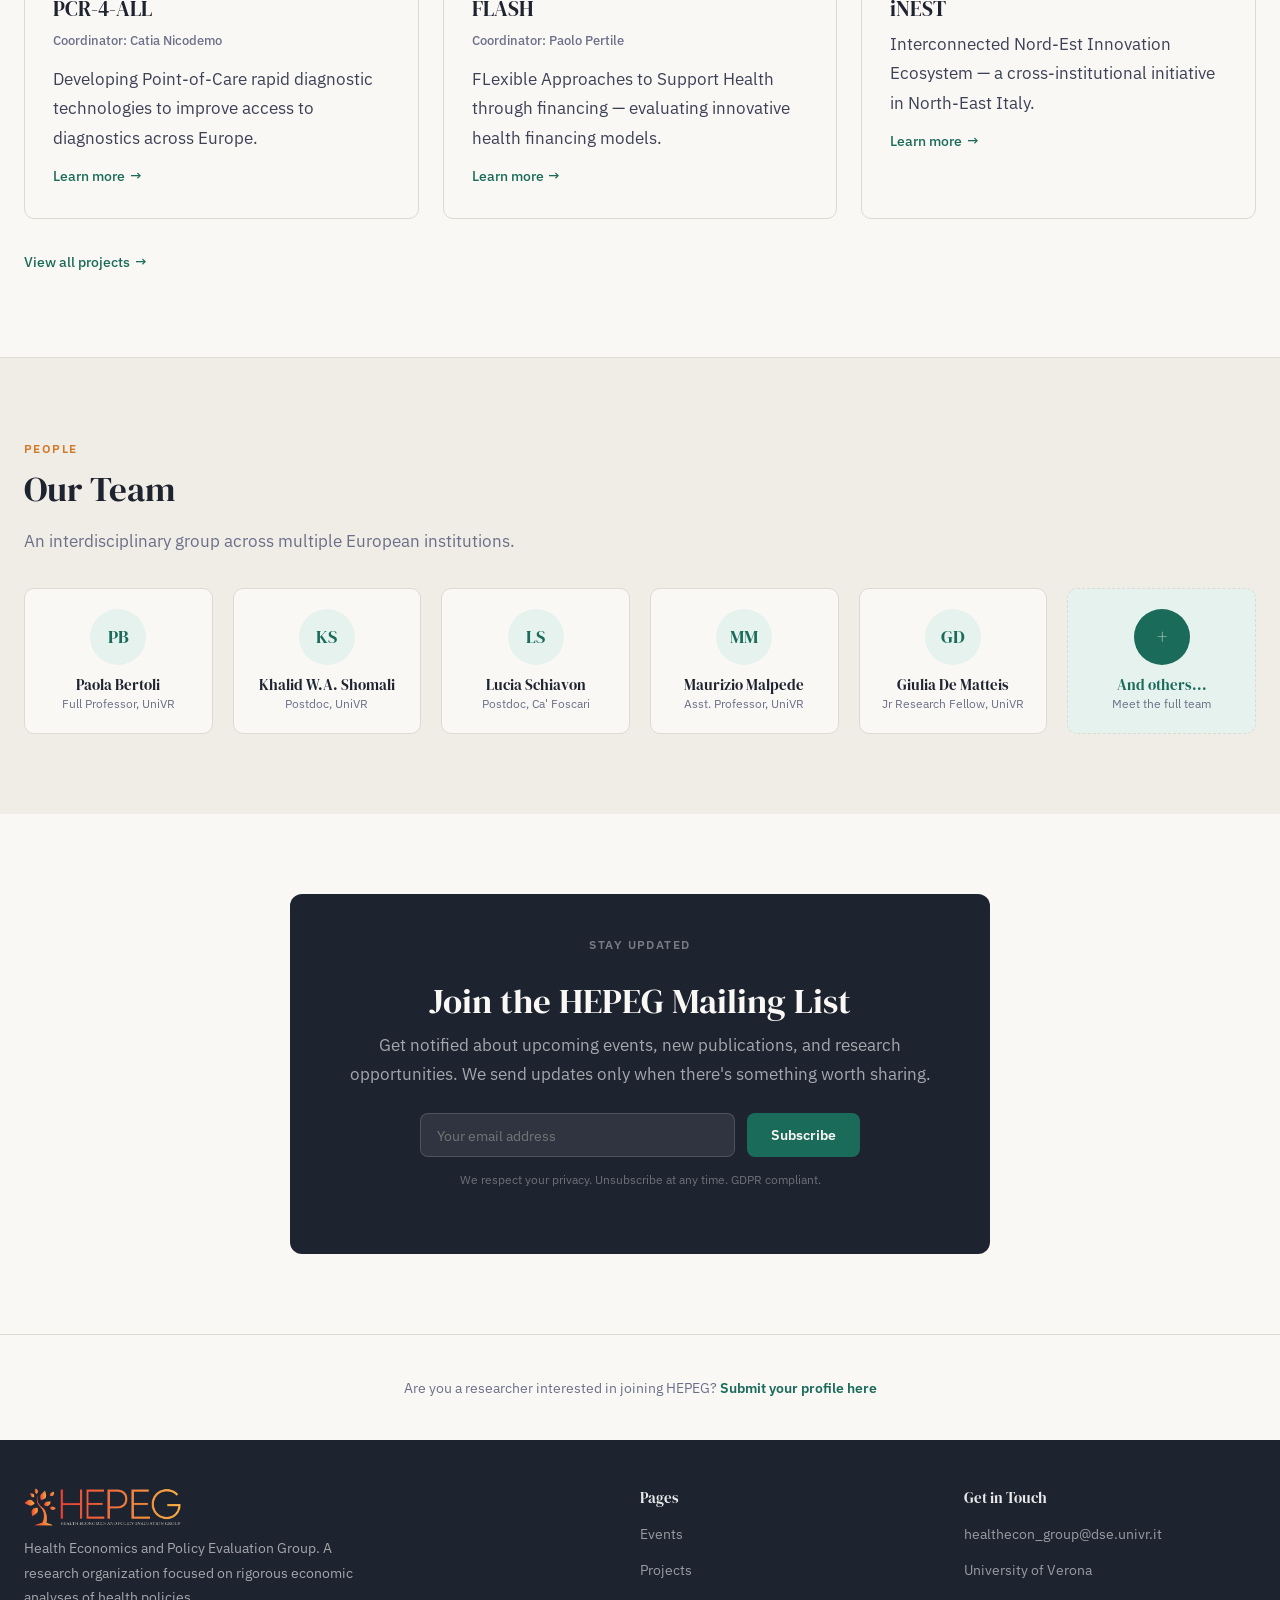
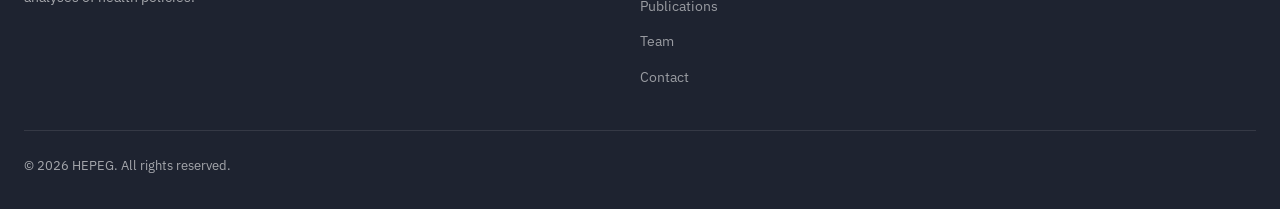
==== commit 8836744a: "Update index.html" ====
--- a/index.html
+++ b/index.html
@@ -129,9 +129,12 @@
   font-size: .85rem;
   font-weight: 500;
   color: rgba(255,255,255,.8);
-  padding: .5rem .9rem;
+  padding: .5rem 1.3rem;
   border-radius: 6px;
   transition: color .2s, background .2s, transform .15s;
+}
+.site-nav a + a {
+  border-left: 1px solid rgba(255,255,255,.15);
 }
 .site-nav a:hover,
 .site-nav a.active {
@@ -587,11 +590,11 @@
 
     .hero-bg-tree {
       position: absolute;
-      right: 8%;
-      bottom: -20px;
-      height: 420px;
+      right: 2%;
+      bottom: -30px;
+      height: 550px;
       width: auto;
-      opacity: .06;
+      opacity: .09;
       pointer-events: none;
       z-index: 0;
     }
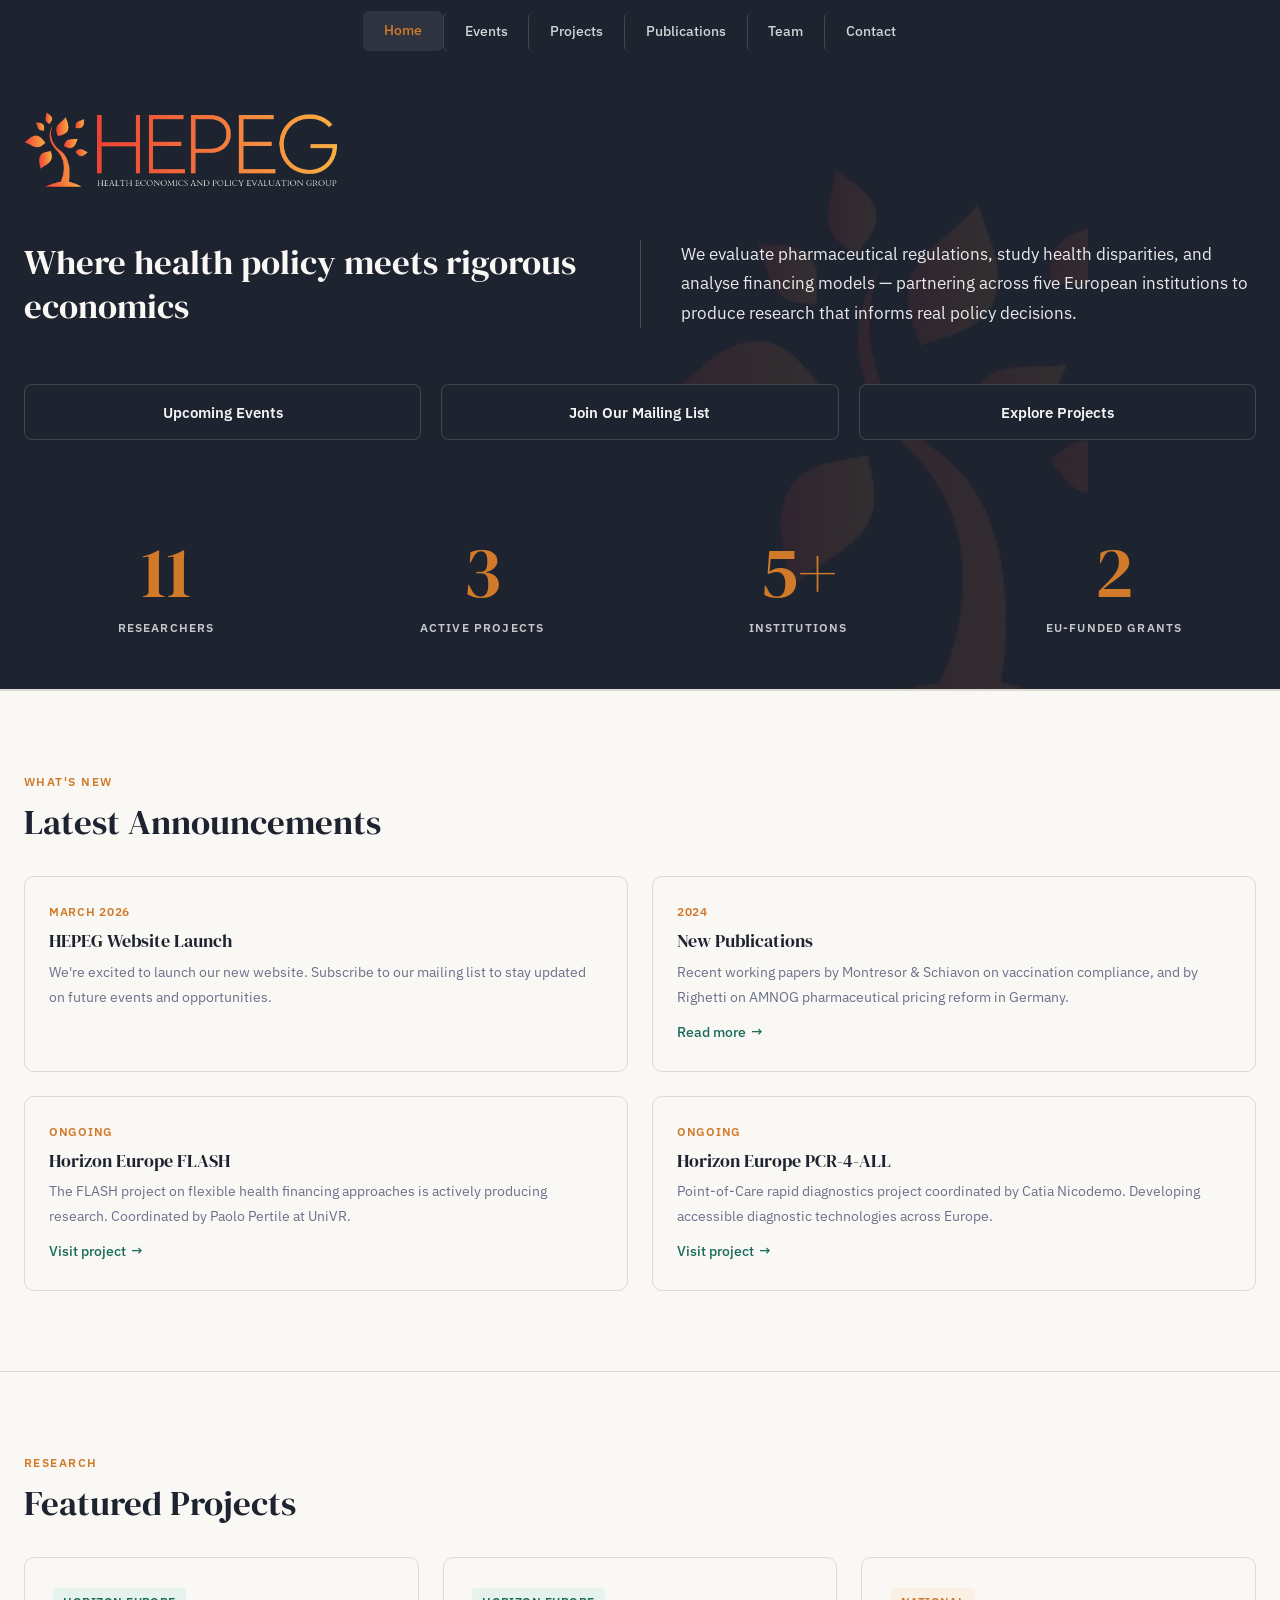
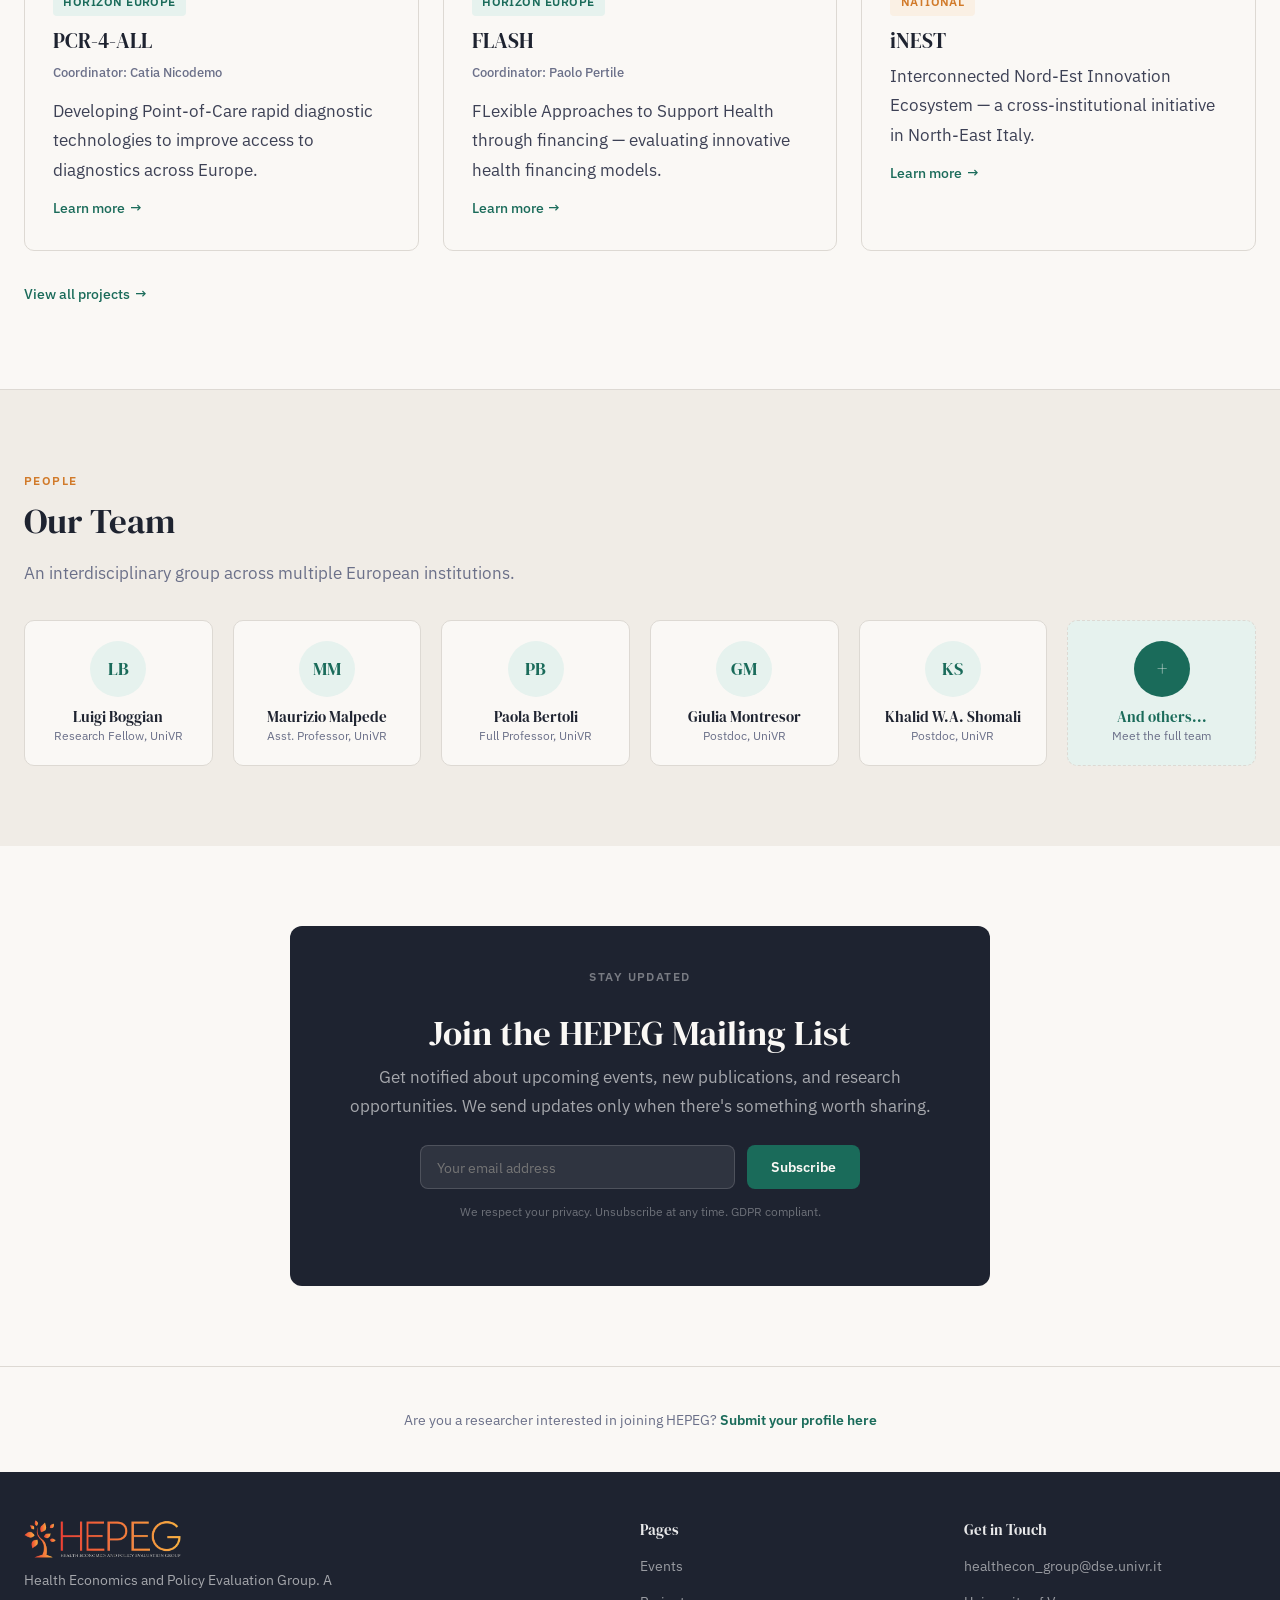
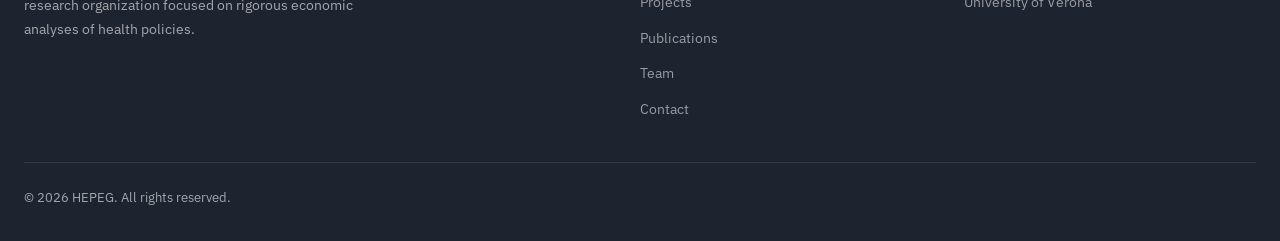
==== commit 477bfde4: "Update index.html" ====
--- a/index.html
+++ b/index.html
@@ -7,590 +7,14 @@
   <meta name="description" content="HEPEG is a non-partisan research group focused on rigorous economic analyses and evaluations of health policies and programs.">
   <link rel="icon" href="favicon.ico" type="image/x-icon">
   <link rel="apple-touch-icon" href="apple-touch-icon.png">
-  <style>/* ============================================
-   HEPEG – Health Economics and Policy Evaluation Group
-   Shared Stylesheet
-   ============================================ */
-
-@import url('https://fonts.googleapis.com/css2?family=DM+Serif+Display:ital@0;1&family=IBM+Plex+Sans:ital,wght@0,300;0,400;0,500;0,600&display=swap');
-
-/* --- Variables --- */
-:root {
-  --color-ink: #1e2330;
-  --color-body: #3d4155;
-  --color-muted: #6b7089;
-  --color-border: #ddd9d3;
-  --color-surface: #f0ece6;
-  --color-white: #faf8f5;
-  --color-accent: #1a6b5a;
-  --color-accent-light: #e6f2ee;
-  --color-accent-dark: #134d41;
-  --color-warm: #d17a2a;
-  --color-warm-light: #faf0e4;
-  --color-warm-dark: #b5651d;
-
-  --font-display: 'DM Serif Display', Georgia, serif;
-  --font-body: 'IBM Plex Sans', -apple-system, sans-serif;
-
-  --max-width: 1280px;
-  --gap: 2rem;
-}
-
-/* --- Reset & Base --- */
-*, *::before, *::after { box-sizing: border-box; margin: 0; padding: 0; }
-
-html { scroll-behavior: smooth; }
-
-body {
-  font-family: var(--font-body);
-  font-weight: 400;
-  font-size: 1.05rem;
-  line-height: 1.75;
-  color: var(--color-body);
-  background: var(--color-white);
-  -webkit-font-smoothing: antialiased;
-}
-
-img { max-width: 100%; height: auto; display: block; }
-a { color: var(--color-accent); text-decoration: none; transition: color .2s, text-decoration-color .2s; }
-a:hover { color: var(--color-accent-dark); text-decoration: underline; text-decoration-color: rgba(26,107,90,.3); text-underline-offset: 3px; }
-
-/* --- Typography --- */
-h1, h2, h3, h4 { font-family: var(--font-display); color: var(--color-ink); font-weight: 400; line-height: 1.25; }
-h1 { font-size: clamp(2rem, 4vw, 3rem); }
-h2 { font-size: clamp(1.6rem, 3vw, 2.2rem); }
-h3 { font-size: 1.3rem; }
-h4 { font-size: 1.1rem; }
-
-.section-label {
-  font-family: var(--font-body);
-  font-size: .75rem;
-  font-weight: 600;
-  letter-spacing: .12em;
-  text-transform: uppercase;
-  color: var(--color-warm);
-  margin-bottom: .5rem;
-}
-
-/* --- Layout --- */
-.container {
-  width: 100%;
-  max-width: var(--max-width);
-  margin: 0 auto;
-  padding: 0 1.5rem;
-}
-
-section {
-  padding: 5rem 0;
-}
-
-section + section {
-  border-top: 1px solid var(--color-border);
-}
-
-/* --- Header / Nav --- */
-.site-header {
-  position: sticky;
-  top: 0;
-  z-index: 100;
-  background: #1e2330;
-  backdrop-filter: none;
-  -webkit-backdrop-filter: none;
-  border-bottom: none;
-}
-
-.site-header .container {
-  display: flex;
-  align-items: center;
-  justify-content: center;
-  height: 4rem;
-}
-
-.site-logo {
-  display: flex;
-  align-items: center;
-  gap: .5rem;
-  font-family: var(--font-display);
-  font-size: 1.35rem;
-  color: var(--color-white);
-  letter-spacing: -.01em;
-  text-decoration: none;
-}
-.site-logo span { color: rgba(255,255,255,.4); }
-.site-logo img {
-  height: 32px;
-  width: auto;
-  border-radius: 4px;
-}
-
-.site-nav { display: flex; gap: 0; align-items: center; }
-
-.site-nav a {
-  font-size: .85rem;
-  font-weight: 500;
-  color: rgba(255,255,255,.8);
-  padding: .5rem 1.3rem;
-  border-radius: 6px;
-  transition: color .2s, background .2s, transform .15s;
-}
-.site-nav a + a {
-  border-left: 1px solid rgba(255,255,255,.15);
-}
-.site-nav a:hover,
-.site-nav a.active {
-  color: var(--color-warm);
-  background: rgba(255,255,255,.07);
-  transform: translateY(-1px);
-}
-
-/* Hamburger */
-.nav-toggle { display: none; background: none; border: none; cursor: pointer; padding: .5rem; }
-.nav-toggle span {
-  display: block; width: 22px; height: 2px; background: rgba(255,255,255,.7);
-  margin: 5px 0; transition: .3s;
-}
-
-/* --- Hero --- */
-.hero {
-  padding: 5rem 0 4rem;
-  border-bottom: 1px solid var(--color-border);
-}
-
-.hero h1 {
-  max-width: 700px;
-  margin-bottom: 1.25rem;
-}
-
-.hero p {
-  max-width: 600px;
-  font-size: 1.1rem;
-  color: var(--color-muted);
-  line-height: 1.75;
-}
-
-.hero-grid {
-  display: grid;
-  grid-template-columns: 1fr 1fr;
-  gap: 3rem;
-  align-items: center;
-}
-
-.hero-stats {
-  display: flex;
-  gap: 2.5rem;
-  margin-top: 2rem;
-}
-
-.hero-stat {
-  text-align: left;
-}
-
-.hero-stat .num {
-  font-family: var(--font-display);
-  font-size: 2.2rem;
-  color: var(--color-warm);
-  display: block;
-  line-height: 1.2;
-}
-
-.hero-stat .label {
-  font-size: .8rem;
-  color: var(--color-muted);
-  font-weight: 500;
-  text-transform: uppercase;
-  letter-spacing: .06em;
-}
-
-/* --- Cards --- */
-.card {
-  background: var(--color-white);
-  border: 1px solid var(--color-border);
-  border-radius: 10px;
-  padding: 1.75rem;
-  transition: box-shadow .25s, transform .25s;
-}
-
-.card:hover {
-  box-shadow: 0 12px 36px rgba(26,31,46,.1);
-  transform: translateY(-3px);
-  border-color: var(--color-accent);
-}
-
-.card-grid {
-  display: grid;
-  grid-template-columns: repeat(auto-fill, minmax(320px, 1fr));
-  gap: 1.5rem;
-}
-
-.card h3 { margin-bottom: .5rem; }
-.card .meta {
-  font-size: .82rem;
-  color: var(--color-muted);
-  font-weight: 500;
-  margin-bottom: .75rem;
-}
-
-.card .tag {
-  display: inline-block;
-  font-size: .72rem;
-  font-weight: 600;
-  letter-spacing: .04em;
-  text-transform: uppercase;
-  background: var(--color-accent-light);
-  color: var(--color-accent);
-  padding: .25rem .65rem;
-  border-radius: 4px;
-  margin-bottom: .75rem;
-}
-
-.card .tag--warm {
-  background: var(--color-warm-light);
-  color: var(--color-warm);
-}
-
-.card-link {
-  display: inline-flex;
-  align-items: center;
-  gap: .3rem;
-  font-size: .85rem;
-  font-weight: 500;
-  margin-top: .75rem;
-  color: var(--color-accent);
-  transition: color .2s, gap .2s;
-}
-.card-link::after { content: '\2192'; transition: transform .2s; }
-.card-link:hover { color: var(--color-accent-dark); gap: .5rem; }
-.card-link:hover::after { transform: translateX(3px); }
-
-/* --- Team Grid --- */
-.team-grid {
-  display: grid;
-  grid-template-columns: repeat(auto-fill, minmax(300px, 1fr));
-  gap: 1.5rem;
-}
-
-.team-card {
-  display: flex;
-  gap: 1.25rem;
-  align-items: flex-start;
-  background: var(--color-white);
-  border: 1px solid var(--color-border);
-  border-radius: 10px;
-  padding: 1.5rem;
-  transition: box-shadow .25s;
-}
-
-.team-card:hover {
-  box-shadow: 0 12px 36px rgba(26,31,46,.1);
-  border-color: var(--color-accent);
-}
-
-.team-card .avatar {
-  width: 72px;
-  height: 72px;
-  border-radius: 50%;
-  object-fit: cover;
-  flex-shrink: 0;
-  background: var(--color-surface);
-}
-
-.team-card h4 { margin-bottom: .15rem; }
-
-.team-card .role {
-  font-size: .82rem;
-  color: var(--color-accent);
-  font-weight: 500;
-  margin-bottom: .5rem;
-}
-
-.team-card p {
-  font-size: .85rem;
-  color: var(--color-muted);
-  line-height: 1.6;
-}
-
-/* --- Events list --- */
-.event-item {
-  display: grid;
-  grid-template-columns: 80px 1fr;
-  gap: 1.5rem;
-  padding: 1.75rem 0;
-  border-bottom: 1px solid var(--color-border);
-  align-items: start;
-}
-
-.event-item:last-child { border-bottom: none; }
-
-.event-date {
-  text-align: center;
-  background: var(--color-surface);
-  border-radius: 8px;
-  padding: .65rem .5rem;
-}
-
-.event-date .month {
-  display: block;
-  font-size: .7rem;
-  font-weight: 600;
-  text-transform: uppercase;
-  letter-spacing: .08em;
-  color: var(--color-warm);
-}
-
-.event-date .day {
-  display: block;
-  font-family: var(--font-display);
-  font-size: 1.6rem;
-  color: var(--color-ink);
-  line-height: 1.2;
-}
-
-.event-date .year {
-  display: block;
-  font-size: .72rem;
-  color: var(--color-muted);
-}
-
-.event-info h3 { font-size: 1.15rem; margin-bottom: .3rem; }
-.event-info .event-meta {
-  font-size: .82rem;
-  color: var(--color-muted);
-  margin-bottom: .4rem;
-}
-
-/* --- Publications --- */
-.pub-list { list-style: none; }
-
-.pub-item {
-  padding: 1.25rem 0;
-  border-bottom: 1px solid var(--color-border);
-}
-.pub-item:last-child { border-bottom: none; }
-
-.pub-item .authors {
-  font-size: .85rem;
-  font-weight: 500;
-  color: var(--color-ink);
-}
-
-.pub-item .title {
-  font-family: var(--font-display);
-  font-size: 1.05rem;
-  color: var(--color-ink);
-  margin: .2rem 0;
-}
-
-.pub-item .venue {
-  font-size: .85rem;
-  color: var(--color-muted);
-  font-style: italic;
-}
-
-.pub-item .pub-links {
-  margin-top: .4rem;
-}
-
-.pub-item .pub-links a {
-  font-size: .82rem;
-  font-weight: 500;
-  margin-right: 1rem;
-}
-
-/* --- Newsletter / CTA Box --- */
-.cta-box {
-  background: var(--color-surface);
-  border-radius: 12px;
-  padding: 2.5rem;
-  text-align: center;
-  max-width: 600px;
-  margin: 0 auto;
-}
-
-.cta-box h2 { margin-bottom: .5rem; }
-.cta-box p { color: var(--color-muted); margin-bottom: 1.5rem; }
-
-.cta-form {
-  display: flex;
-  gap: .75rem;
-  max-width: 440px;
-  margin: 0 auto;
-}
-
-.cta-form input[type="email"] {
-  flex: 1;
-  padding: .7rem 1rem;
-  border: 1px solid var(--color-border);
-  border-radius: 8px;
-  font-family: var(--font-body);
-  font-size: .9rem;
-  outline: none;
-  transition: border-color .2s;
-  background: var(--color-white);
-}
-
-.cta-form input[type="email"]:focus {
-  border-color: var(--color-accent);
-}
-
-.btn {
-  display: inline-flex;
-  align-items: center;
-  gap: .4rem;
-  padding: .7rem 1.5rem;
-  background: var(--color-accent);
-  color: var(--color-white);
-  font-family: var(--font-body);
-  font-size: .85rem;
-  font-weight: 600;
-  border: none;
-  border-radius: 8px;
-  cursor: pointer;
-  transition: background .2s, transform .15s;
-}
-
-.btn:hover {
-  background: var(--color-accent-dark);
-  color: var(--color-white);
-  transform: translateY(-2px);
-  box-shadow: 0 4px 16px rgba(26,107,90,.3);
-}
-
-/* --- Contact --- */
-.contact-grid {
-  display: grid;
-  grid-template-columns: 1fr 1fr;
-  gap: 3rem;
-}
-
-.contact-form label {
-  display: block;
-  font-size: .82rem;
-  font-weight: 500;
-  color: var(--color-ink);
-  margin-bottom: .3rem;
-}
-
-.contact-form input,
-.contact-form textarea {
-  width: 100%;
-  padding: .7rem 1rem;
-  border: 1px solid var(--color-border);
-  border-radius: 8px;
-  font-family: var(--font-body);
-  font-size: .9rem;
-  outline: none;
-  margin-bottom: 1rem;
-  transition: border-color .2s;
-  background: var(--color-white);
-}
-
-.contact-form input:focus,
-.contact-form textarea:focus {
-  border-color: var(--color-accent);
-}
-
-.contact-form textarea { resize: vertical; min-height: 120px; }
-
-.contact-info-block {
-  background: var(--color-surface);
-  border-radius: 12px;
-  padding: 2rem;
-}
-
-.contact-info-block h3 { margin-bottom: 1rem; }
-.contact-info-block p { margin-bottom: 1rem; font-size: .95rem; }
-
-/* --- Footer --- */
-.site-footer {
-  background: var(--color-ink);
-  color: rgba(255,255,255,.6);
-  padding: 3rem 0 2rem;
-  margin-top: 0;
-}
-
-.footer-grid {
-  display: grid;
-  grid-template-columns: 2fr 1fr 1fr;
-  gap: 2rem;
-  margin-bottom: 2rem;
-}
-
-.site-footer .site-logo { color: var(--color-white); }
-.site-footer .site-logo span { color: rgba(255,255,255,.4); }
-
-.site-footer p { font-size: .88rem; margin-top: .5rem; max-width: 360px; }
-
-.site-footer h4 {
-  color: rgba(255,255,255,.9);
-  font-size: .95rem;
-  margin-bottom: .75rem;
-}
-
-.footer-links { list-style: none; }
-.footer-links li { margin-bottom: .4rem; }
-.footer-links a { color: rgba(255,255,255,.55); font-size: .85rem; }
-.footer-links a:hover { color: var(--color-white); }
-
-.footer-bottom {
-  border-top: 1px solid rgba(255,255,255,.1);
-  padding-top: 1.5rem;
-  font-size: .8rem;
-}
-
-/* --- Page Header (inner pages) --- */
-.page-header {
-  padding: 3.5rem 0 2.5rem;
-  border-bottom: 1px solid var(--color-border);
-  background: var(--color-surface);
-}
-
-.page-header h1 { margin-bottom: .5rem; }
-.page-header p { color: var(--color-muted); max-width: 600px; font-size: 1.05rem; }
-
-/* --- Utility --- */
-.text-center { text-align: center; }
-.mt-1 { margin-top: 1rem; }
-.mt-2 { margin-top: 2rem; }
-.mt-3 { margin-top: 3rem; }
-.mb-2 { margin-bottom: 2rem; }
-
-/* --- Responsive --- */
-@media (max-width: 768px) {
-  .site-nav {
-    display: none;
-    position: absolute;
-    top: 4rem;
-    left: 0;
-    right: 0;
-    flex-direction: column;
-    background: var(--color-ink);
-    border-bottom: 1px solid rgba(255,255,255,.1);
-    padding: 1rem;
-    box-shadow: 0 12px 24px rgba(0,0,0,.08);
-  }
-  .site-nav.open { display: flex; }
-  .nav-toggle { display: block; }
-
-  .hero-grid { grid-template-columns: 1fr; gap: 2rem; }
-  .hero-stats { gap: 1.5rem; }
-  .contact-grid { grid-template-columns: 1fr; }
-  .footer-grid { grid-template-columns: 1fr; gap: 1.5rem; }
-  .team-card { flex-direction: column; text-align: center; align-items: center; }
-  .team-card .avatar { width: 80px; height: 80px; }
-  .event-item { grid-template-columns: 70px 1fr; gap: 1rem; }
-  .cta-form { flex-direction: column; }
-
-  section { padding: 3rem 0; }
-  .page-header { padding: 2.5rem 0 2rem; }
-}
-</style>
+  <link rel="stylesheet" href="style.css">
   <style>
     /* === Homepage-specific styles === */
     .hero-home { padding: 0; border-bottom: none; overflow: hidden; background: var(--color-ink); position: relative; }
 
     .hero-bg-tree {
       position: absolute;
-      right: 2%;
+      right: 15%;
       bottom: -30px;
       height: 550px;
       width: auto;
@@ -602,7 +26,7 @@
     .hero-banner {
       background: transparent;
       color: var(--color-white);
-      padding: 3rem 0 3rem;
+      padding: 3rem 0 3.5rem;
       position: relative;
       z-index: 1;
     }
@@ -621,7 +45,7 @@
       grid-template-columns: 1fr auto 1fr;
       gap: 2.5rem;
       align-items: stretch;
-      margin-bottom: 3rem;
+      margin-bottom: 3.5rem;
     }
     .hero-left {
       display: flex;
@@ -685,7 +109,7 @@
       box-shadow: 0 4px 16px rgba(209,122,42,.35);
     }
 
-    .stats-bar { background: transparent; border-bottom: 1px solid var(--color-border); padding: 2rem 0 2.5rem; position: relative; z-index: 1; }
+    .stats-bar { background: transparent; border-bottom: 1px solid var(--color-border); padding: 2.5rem 0 3rem; position: relative; z-index: 1; }
     .stats-row { display: grid; grid-template-columns: repeat(4, 1fr); gap: 2rem; text-align: center; }
     .stat-item .num { font-family: var(--font-display); font-size: clamp(3rem, 6vw, 4.5rem); color: var(--color-warm); display: block; line-height: 1; margin-bottom: .25rem; }
     .stat-item .label { font-size: .72rem; color: rgba(255,255,255,.75); font-weight: 600; text-transform: uppercase; letter-spacing: .1em; }
@@ -730,11 +154,11 @@
     <div class="container">
       <nav class="site-nav" id="nav">
         <a href="index.html" class="active">Home</a>
-        <a href="#">Events</a>
-        <a href="#">Projects</a>
-        <a href="#">Publications</a>
-        <a href="#">Team</a>
-        <a href="#">Contact</a>
+        <a href="events.html">Events</a>
+        <a href="projects.html">Projects</a>
+        <a href="publications.html">Publications</a>
+        <a href="team.html">Team</a>
+        <a href="contact.html">Contact</a>
       </nav>
       <button class="nav-toggle" onclick="document.getElementById('nav').classList.toggle('open')" aria-label="Menu">
         <span></span><span></span><span></span>
@@ -744,10 +168,10 @@
 
   <!-- ========== HERO BANNER ========== -->
   <section class="hero-home">
-    <img src="[data-uri]" alt="" class="hero-bg-tree">
+    <img src="images/tree.png" alt="" class="hero-bg-tree">
     <div class="hero-banner">
       <div class="container">
-        <img src="[data-uri]" alt="HEPEG" class="hero-logo">
+        <img src="images/logo.png" alt="HEPEG" class="hero-logo">
         <div class="hero-split">
           <div class="hero-left">
             <h1 id="hero-headline">Where health policy meets rigorous economics</h1>
@@ -758,9 +182,9 @@
           </div>
         </div>
         <div class="hero-actions">
-          <a href="#" class="hero-btn">Upcoming Events</a>
-          <a href="#" class="hero-btn">Join Our Mailing List</a>
-          <a href="#" class="hero-btn">Explore Projects</a>
+          <a href="events.html" class="hero-btn">Upcoming Events</a>
+          <a href="contact.html" class="hero-btn">Join Our Mailing List</a>
+          <a href="projects.html" class="hero-btn">Explore Projects</a>
         </div>
       </div>
     </div>
@@ -798,7 +222,7 @@
           <p class="date-label">2024</p>
           <h3>New Publications</h3>
           <p>Recent working papers by Montresor &amp; Schiavon on vaccination compliance, and by Righetti on AMNOG pharmaceutical pricing reform in Germany.</p>
-          <a href="#" class="card-link">Read more</a>
+          <a href="publications.html" class="card-link">Read more</a>
         </div>
         <div class="announce-card">
           <p class="date-label">Ongoing</p>
@@ -843,7 +267,7 @@
           <a href="https://www.consorzioinest.it/#inest" class="card-link" target="_blank">Learn more</a>
         </div>
       </div>
-      <a href="#" class="card-link mt-2">View all projects</a>
+      <a href="projects.html" class="card-link mt-2">View all projects</a>
     </div>
   </section>
 
@@ -866,7 +290,7 @@
         <div class="team-preview-card" data-member><div class="avatar-sm">LS</div><h4>Lucia Schiavon</h4><p class="role-sm">Postdoc, Ca' Foscari</p></div>
         <div class="team-preview-card" data-member><div class="avatar-sm">KS</div><h4>Khalid W.A. Shomali</h4><p class="role-sm">Postdoc, UniVR</p></div>
         <!-- "And others" card — always shown last -->
-        <a href="#" class="team-preview-card" id="and-others" style="text-decoration:none; display:flex; flex-direction:column; align-items:center; justify-content:center; background:var(--color-accent-light); border-style:dashed; cursor:pointer;">
+        <a href="team.html" class="team-preview-card" id="and-others" style="text-decoration:none; display:flex; flex-direction:column; align-items:center; justify-content:center; background:var(--color-accent-light); border-style:dashed; cursor:pointer;">
           <div class="avatar-sm" style="background:var(--color-accent); color:var(--color-white); font-size:1.2rem;">+</div>
           <h4 style="color:var(--color-accent);">And others...</h4>
           <p class="role-sm">Meet the full team</p>
@@ -970,7 +394,7 @@
     <div class="container" style="max-width: 650px; text-align: center;">
       <p style="color: var(--color-muted); font-size: .9rem;">
         Are you a researcher interested in joining HEPEG?
-        <a href="#" style="font-weight: 600;">Submit your profile here</a>
+        <a href="members.html" style="font-weight: 600;">Submit your profile here</a>
       </p>
     </div>
   </section>
@@ -979,17 +403,17 @@
     <div class="container">
       <div class="footer-grid">
         <div>
-          <div class="site-logo"><img src="[data-uri]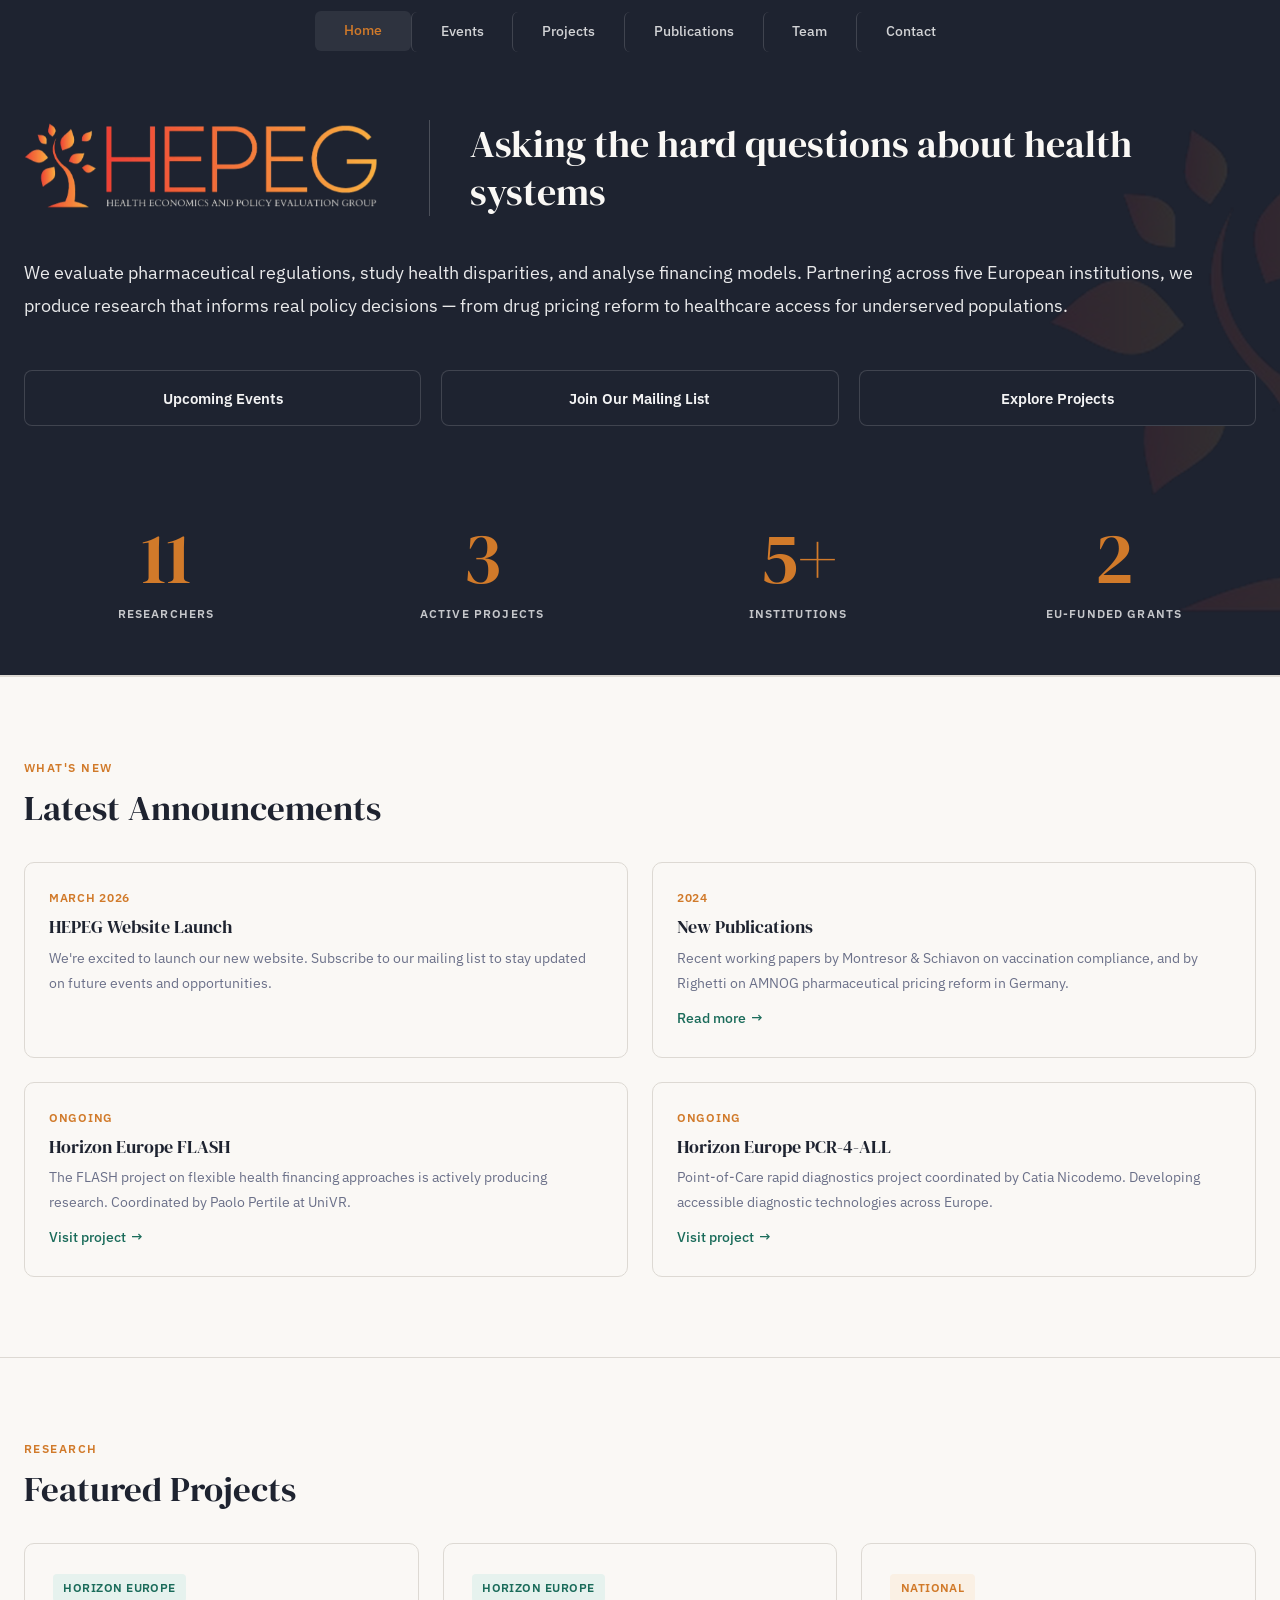
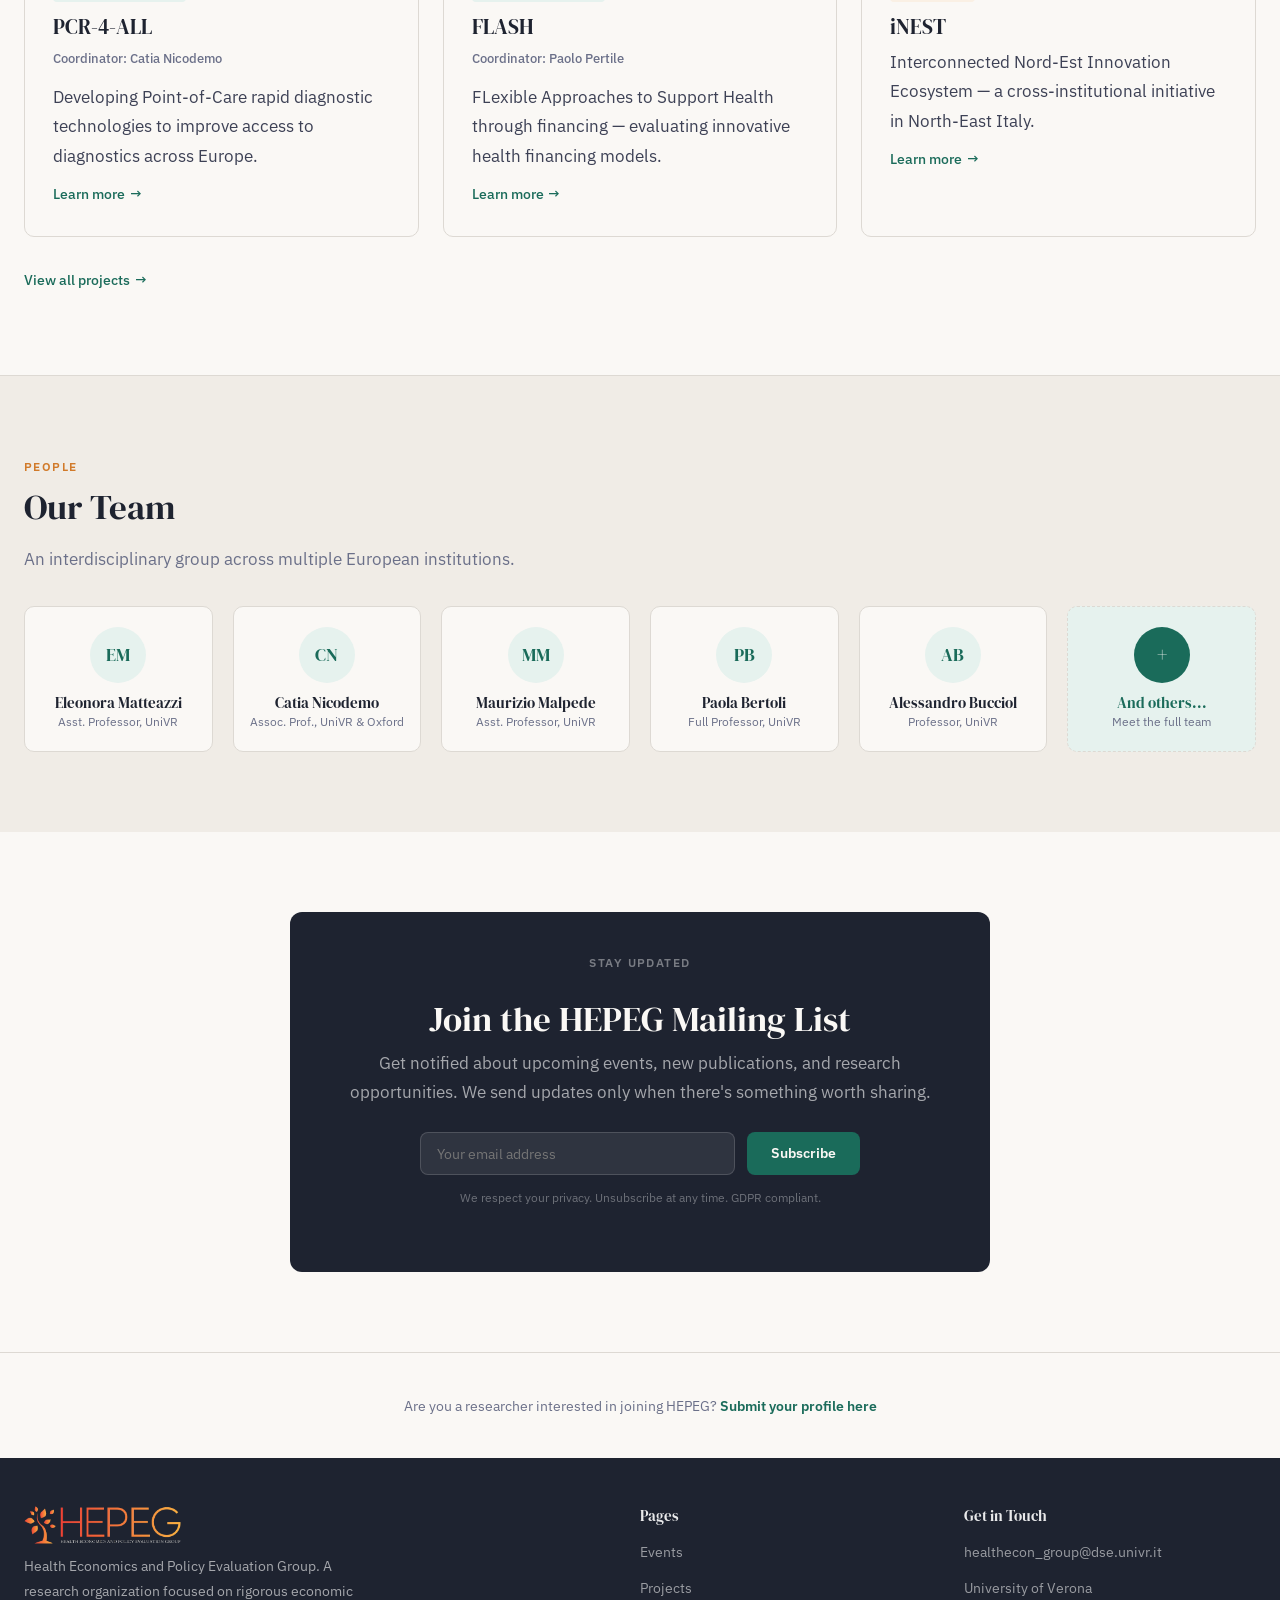
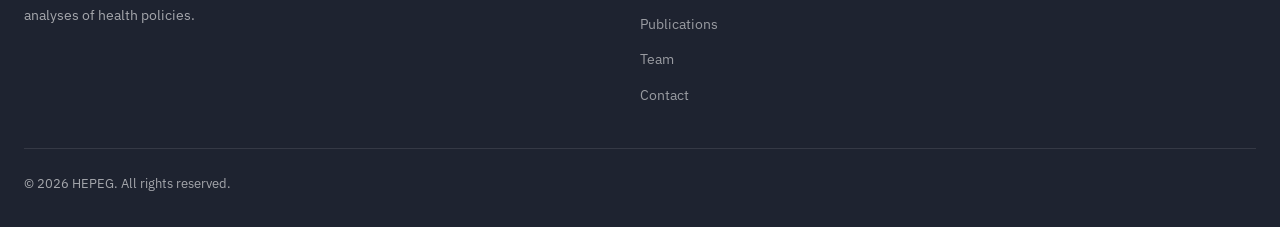
==== commit 8c24b212: "Update index.html" ====
--- a/index.html
+++ b/index.html
@@ -7,45 +7,618 @@
   <meta name="description" content="HEPEG is a non-partisan research group focused on rigorous economic analyses and evaluations of health policies and programs.">
   <link rel="icon" href="favicon.ico" type="image/x-icon">
   <link rel="apple-touch-icon" href="apple-touch-icon.png">
-  <link rel="stylesheet" href="style.css">
+  <style>/* ============================================
+   HEPEG – Health Economics and Policy Evaluation Group
+   Shared Stylesheet
+   ============================================ */
+
+@import url('https://fonts.googleapis.com/css2?family=DM+Serif+Display:ital@0;1&family=IBM+Plex+Sans:ital,wght@0,300;0,400;0,500;0,600&display=swap');
+
+/* --- Variables --- */
+:root {
+  --color-ink: #1e2330;
+  --color-body: #3d4155;
+  --color-muted: #6b7089;
+  --color-border: #ddd9d3;
+  --color-surface: #f0ece6;
+  --color-white: #faf8f5;
+  --color-accent: #1a6b5a;
+  --color-accent-light: #e6f2ee;
+  --color-accent-dark: #134d41;
+  --color-warm: #d17a2a;
+  --color-warm-light: #faf0e4;
+  --color-warm-dark: #b5651d;
+
+  --font-display: 'DM Serif Display', Georgia, serif;
+  --font-body: 'IBM Plex Sans', -apple-system, sans-serif;
+
+  --max-width: 1280px;
+  --gap: 2rem;
+}
+
+/* --- Reset & Base --- */
+*, *::before, *::after { box-sizing: border-box; margin: 0; padding: 0; }
+
+html { scroll-behavior: smooth; }
+
+body {
+  font-family: var(--font-body);
+  font-weight: 400;
+  font-size: 1.05rem;
+  line-height: 1.75;
+  color: var(--color-body);
+  background: var(--color-white);
+  -webkit-font-smoothing: antialiased;
+}
+
+img { max-width: 100%; height: auto; display: block; }
+a { color: var(--color-accent); text-decoration: none; transition: color .2s, text-decoration-color .2s; }
+a:hover { color: var(--color-accent-dark); text-decoration: underline; text-decoration-color: rgba(26,107,90,.3); text-underline-offset: 3px; }
+
+/* --- Typography --- */
+h1, h2, h3, h4 { font-family: var(--font-display); color: var(--color-ink); font-weight: 400; line-height: 1.25; }
+h1 { font-size: clamp(2rem, 4vw, 3rem); }
+h2 { font-size: clamp(1.6rem, 3vw, 2.2rem); }
+h3 { font-size: 1.3rem; }
+h4 { font-size: 1.1rem; }
+
+.section-label {
+  font-family: var(--font-body);
+  font-size: .75rem;
+  font-weight: 600;
+  letter-spacing: .12em;
+  text-transform: uppercase;
+  color: var(--color-warm);
+  margin-bottom: .5rem;
+}
+
+/* --- Layout --- */
+.container {
+  width: 100%;
+  max-width: var(--max-width);
+  margin: 0 auto;
+  padding: 0 1.5rem;
+}
+
+section {
+  padding: 5rem 0;
+}
+
+section + section {
+  border-top: 1px solid var(--color-border);
+}
+
+/* --- Header / Nav --- */
+.site-header {
+  position: sticky;
+  top: 0;
+  z-index: 100;
+  background: #1e2330;
+  backdrop-filter: none;
+  -webkit-backdrop-filter: none;
+  border-bottom: none;
+}
+
+.site-header .container {
+  display: flex;
+  align-items: center;
+  justify-content: center;
+  height: 4rem;
+}
+
+.site-logo {
+  display: flex;
+  align-items: center;
+  gap: .5rem;
+  font-family: var(--font-display);
+  font-size: 1.35rem;
+  color: var(--color-white);
+  letter-spacing: -.01em;
+  text-decoration: none;
+}
+.site-logo span { color: rgba(255,255,255,.4); }
+.site-logo img {
+  height: 32px;
+  width: auto;
+  border-radius: 4px;
+}
+
+.site-nav { display: flex; gap: 0; align-items: center; }
+
+.site-nav a {
+  font-size: .85rem;
+  font-weight: 500;
+  color: rgba(255,255,255,.8);
+  padding: .5rem 1.8rem;
+  border-radius: 6px;
+  transition: color .2s, background .2s, transform .15s;
+}
+.site-nav a + a {
+  border-left: 1px solid rgba(255,255,255,.15);
+}
+.site-nav a:hover,
+.site-nav a.active {
+  color: var(--color-warm);
+  background: rgba(255,255,255,.07);
+  transform: translateY(-1px);
+}
+
+/* Hamburger */
+.nav-toggle { display: none; background: none; border: none; cursor: pointer; padding: .5rem; }
+.nav-toggle span {
+  display: block; width: 22px; height: 2px; background: rgba(255,255,255,.7);
+  margin: 5px 0; transition: .3s;
+}
+
+/* --- Hero --- */
+.hero {
+  padding: 5rem 0 4rem;
+  border-bottom: 1px solid var(--color-border);
+}
+
+.hero h1 {
+  max-width: 700px;
+  margin-bottom: 1.25rem;
+}
+
+.hero p {
+  max-width: 600px;
+  font-size: 1.1rem;
+  color: var(--color-muted);
+  line-height: 1.75;
+}
+
+.hero-grid {
+  display: grid;
+  grid-template-columns: 1fr 1fr;
+  gap: 3rem;
+  align-items: center;
+}
+
+.hero-stats {
+  display: flex;
+  gap: 2.5rem;
+  margin-top: 2rem;
+}
+
+.hero-stat {
+  text-align: left;
+}
+
+.hero-stat .num {
+  font-family: var(--font-display);
+  font-size: 2.2rem;
+  color: var(--color-warm);
+  display: block;
+  line-height: 1.2;
+}
+
+.hero-stat .label {
+  font-size: .8rem;
+  color: var(--color-muted);
+  font-weight: 500;
+  text-transform: uppercase;
+  letter-spacing: .06em;
+}
+
+/* --- Cards --- */
+.card {
+  background: var(--color-white);
+  border: 1px solid var(--color-border);
+  border-radius: 10px;
+  padding: 1.75rem;
+  transition: box-shadow .25s, transform .25s;
+}
+
+.card:hover {
+  box-shadow: 0 12px 36px rgba(26,31,46,.1);
+  transform: translateY(-3px);
+  border-color: var(--color-accent);
+}
+
+.card-grid {
+  display: grid;
+  grid-template-columns: repeat(auto-fill, minmax(320px, 1fr));
+  gap: 1.5rem;
+}
+
+.card h3 { margin-bottom: .5rem; }
+.card .meta {
+  font-size: .82rem;
+  color: var(--color-muted);
+  font-weight: 500;
+  margin-bottom: .75rem;
+}
+
+.card .tag {
+  display: inline-block;
+  font-size: .72rem;
+  font-weight: 600;
+  letter-spacing: .04em;
+  text-transform: uppercase;
+  background: var(--color-accent-light);
+  color: var(--color-accent);
+  padding: .25rem .65rem;
+  border-radius: 4px;
+  margin-bottom: .75rem;
+}
+
+.card .tag--warm {
+  background: var(--color-warm-light);
+  color: var(--color-warm);
+}
+
+.card-link {
+  display: inline-flex;
+  align-items: center;
+  gap: .3rem;
+  font-size: .85rem;
+  font-weight: 500;
+  margin-top: .75rem;
+  color: var(--color-accent);
+  transition: color .2s, gap .2s;
+}
+.card-link::after { content: '\2192'; transition: transform .2s; }
+.card-link:hover { color: var(--color-accent-dark); gap: .5rem; }
+.card-link:hover::after { transform: translateX(3px); }
+
+/* --- Team Grid --- */
+.team-grid {
+  display: grid;
+  grid-template-columns: repeat(auto-fill, minmax(300px, 1fr));
+  gap: 1.5rem;
+}
+
+.team-card {
+  display: flex;
+  gap: 1.25rem;
+  align-items: flex-start;
+  background: var(--color-white);
+  border: 1px solid var(--color-border);
+  border-radius: 10px;
+  padding: 1.5rem;
+  transition: box-shadow .25s;
+}
+
+.team-card:hover {
+  box-shadow: 0 12px 36px rgba(26,31,46,.1);
+  border-color: var(--color-accent);
+}
+
+.team-card .avatar {
+  width: 72px;
+  height: 72px;
+  border-radius: 50%;
+  object-fit: cover;
+  flex-shrink: 0;
+  background: var(--color-surface);
+}
+
+.team-card h4 { margin-bottom: .15rem; }
+
+.team-card .role {
+  font-size: .82rem;
+  color: var(--color-accent);
+  font-weight: 500;
+  margin-bottom: .5rem;
+}
+
+.team-card p {
+  font-size: .85rem;
+  color: var(--color-muted);
+  line-height: 1.6;
+}
+
+/* --- Events list --- */
+.event-item {
+  display: grid;
+  grid-template-columns: 80px 1fr;
+  gap: 1.5rem;
+  padding: 1.75rem 0;
+  border-bottom: 1px solid var(--color-border);
+  align-items: start;
+}
+
+.event-item:last-child { border-bottom: none; }
+
+.event-date {
+  text-align: center;
+  background: var(--color-surface);
+  border-radius: 8px;
+  padding: .65rem .5rem;
+}
+
+.event-date .month {
+  display: block;
+  font-size: .7rem;
+  font-weight: 600;
+  text-transform: uppercase;
+  letter-spacing: .08em;
+  color: var(--color-warm);
+}
+
+.event-date .day {
+  display: block;
+  font-family: var(--font-display);
+  font-size: 1.6rem;
+  color: var(--color-ink);
+  line-height: 1.2;
+}
+
+.event-date .year {
+  display: block;
+  font-size: .72rem;
+  color: var(--color-muted);
+}
+
+.event-info h3 { font-size: 1.15rem; margin-bottom: .3rem; }
+.event-info .event-meta {
+  font-size: .82rem;
+  color: var(--color-muted);
+  margin-bottom: .4rem;
+}
+
+/* --- Publications --- */
+.pub-list { list-style: none; }
+
+.pub-item {
+  padding: 1.25rem 0;
+  border-bottom: 1px solid var(--color-border);
+}
+.pub-item:last-child { border-bottom: none; }
+
+.pub-item .authors {
+  font-size: .85rem;
+  font-weight: 500;
+  color: var(--color-ink);
+}
+
+.pub-item .title {
+  font-family: var(--font-display);
+  font-size: 1.05rem;
+  color: var(--color-ink);
+  margin: .2rem 0;
+}
+
+.pub-item .venue {
+  font-size: .85rem;
+  color: var(--color-muted);
+  font-style: italic;
+}
+
+.pub-item .pub-links {
+  margin-top: .4rem;
+}
+
+.pub-item .pub-links a {
+  font-size: .82rem;
+  font-weight: 500;
+  margin-right: 1rem;
+}
+
+/* --- Newsletter / CTA Box --- */
+.cta-box {
+  background: var(--color-surface);
+  border-radius: 12px;
+  padding: 2.5rem;
+  text-align: center;
+  max-width: 600px;
+  margin: 0 auto;
+}
+
+.cta-box h2 { margin-bottom: .5rem; }
+.cta-box p { color: var(--color-muted); margin-bottom: 1.5rem; }
+
+.cta-form {
+  display: flex;
+  gap: .75rem;
+  max-width: 440px;
+  margin: 0 auto;
+}
+
+.cta-form input[type="email"] {
+  flex: 1;
+  padding: .7rem 1rem;
+  border: 1px solid var(--color-border);
+  border-radius: 8px;
+  font-family: var(--font-body);
+  font-size: .9rem;
+  outline: none;
+  transition: border-color .2s;
+  background: var(--color-white);
+}
+
+.cta-form input[type="email"]:focus {
+  border-color: var(--color-accent);
+}
+
+.btn {
+  display: inline-flex;
+  align-items: center;
+  gap: .4rem;
+  padding: .7rem 1.5rem;
+  background: var(--color-accent);
+  color: var(--color-white);
+  font-family: var(--font-body);
+  font-size: .85rem;
+  font-weight: 600;
+  border: none;
+  border-radius: 8px;
+  cursor: pointer;
+  transition: background .2s, transform .15s;
+}
+
+.btn:hover {
+  background: var(--color-accent-dark);
+  color: var(--color-white);
+  transform: translateY(-2px);
+  box-shadow: 0 4px 16px rgba(26,107,90,.3);
+}
+
+/* --- Contact --- */
+.contact-grid {
+  display: grid;
+  grid-template-columns: 1fr 1fr;
+  gap: 3rem;
+}
+
+.contact-form label {
+  display: block;
+  font-size: .82rem;
+  font-weight: 500;
+  color: var(--color-ink);
+  margin-bottom: .3rem;
+}
+
+.contact-form input,
+.contact-form textarea {
+  width: 100%;
+  padding: .7rem 1rem;
+  border: 1px solid var(--color-border);
+  border-radius: 8px;
+  font-family: var(--font-body);
+  font-size: .9rem;
+  outline: none;
+  margin-bottom: 1rem;
+  transition: border-color .2s;
+  background: var(--color-white);
+}
+
+.contact-form input:focus,
+.contact-form textarea:focus {
+  border-color: var(--color-accent);
+}
+
+.contact-form textarea { resize: vertical; min-height: 120px; }
+
+.contact-info-block {
+  background: var(--color-surface);
+  border-radius: 12px;
+  padding: 2rem;
+}
+
+.contact-info-block h3 { margin-bottom: 1rem; }
+.contact-info-block p { margin-bottom: 1rem; font-size: .95rem; }
+
+/* --- Footer --- */
+.site-footer {
+  background: var(--color-ink);
+  color: rgba(255,255,255,.6);
+  padding: 3rem 0 2rem;
+  margin-top: 0;
+}
+
+.footer-grid {
+  display: grid;
+  grid-template-columns: 2fr 1fr 1fr;
+  gap: 2rem;
+  margin-bottom: 2rem;
+}
+
+.site-footer .site-logo { color: var(--color-white); }
+.site-footer .site-logo span { color: rgba(255,255,255,.4); }
+
+.site-footer p { font-size: .88rem; margin-top: .5rem; max-width: 360px; }
+
+.site-footer h4 {
+  color: rgba(255,255,255,.9);
+  font-size: .95rem;
+  margin-bottom: .75rem;
+}
+
+.footer-links { list-style: none; }
+.footer-links li { margin-bottom: .4rem; }
+.footer-links a { color: rgba(255,255,255,.55); font-size: .85rem; }
+.footer-links a:hover { color: var(--color-white); }
+
+.footer-bottom {
+  border-top: 1px solid rgba(255,255,255,.1);
+  padding-top: 1.5rem;
+  font-size: .8rem;
+}
+
+/* --- Page Header (inner pages) --- */
+.page-header {
+  padding: 3.5rem 0 2.5rem;
+  border-bottom: 1px solid var(--color-border);
+  background: var(--color-surface);
+}
+
+.page-header h1 { margin-bottom: .5rem; }
+.page-header p { color: var(--color-muted); max-width: 600px; font-size: 1.05rem; }
+
+/* --- Utility --- */
+.text-center { text-align: center; }
+.mt-1 { margin-top: 1rem; }
+.mt-2 { margin-top: 2rem; }
+.mt-3 { margin-top: 3rem; }
+.mb-2 { margin-bottom: 2rem; }
+
+/* --- Responsive --- */
+@media (max-width: 768px) {
+  .site-nav {
+    display: none;
+    position: absolute;
+    top: 4rem;
+    left: 0;
+    right: 0;
+    flex-direction: column;
+    background: var(--color-ink);
+    border-bottom: 1px solid rgba(255,255,255,.1);
+    padding: 1rem;
+    box-shadow: 0 12px 24px rgba(0,0,0,.08);
+  }
+  .site-nav.open { display: flex; }
+  .nav-toggle { display: block; }
+
+  .hero-grid { grid-template-columns: 1fr; gap: 2rem; }
+  .hero-stats { gap: 1.5rem; }
+  .contact-grid { grid-template-columns: 1fr; }
+  .footer-grid { grid-template-columns: 1fr; gap: 1.5rem; }
+  .team-card { flex-direction: column; text-align: center; align-items: center; }
+  .team-card .avatar { width: 80px; height: 80px; }
+  .event-item { grid-template-columns: 70px 1fr; gap: 1rem; }
+  .cta-form { flex-direction: column; }
+
+  section { padding: 3rem 0; }
+  .page-header { padding: 2.5rem 0 2rem; }
+}
+</style>
   <style>
     /* === Homepage-specific styles === */
     .hero-home { padding: 0; border-bottom: none; overflow: hidden; background: var(--color-ink); position: relative; }
 
     .hero-bg-tree {
       position: absolute;
-      right: 15%;
-      bottom: -30px;
-      height: 550px;
+      pointer-events: none;
+      z-index: 0;
+      height: 500px;
       width: auto;
       opacity: .09;
-      pointer-events: none;
-      z-index: 0;
     }
 
     .hero-banner {
       background: transparent;
       color: var(--color-white);
-      padding: 3rem 0 3.5rem;
+      padding: 3.5rem 0 3.5rem;
       position: relative;
       z-index: 1;
     }
-    .hero-banner h1 { color: var(--color-white); margin-bottom: 0; font-size: clamp(1.6rem, 2.8vw, 2.2rem); }
-    .hero-banner p.lead { font-size: 1.05rem; color: rgba(255,255,255,.9); line-height: 1.75; margin: 0; }
-
-    .hero-logo {
-      display: block;
-      height: 80px;
-      width: auto;
-      margin-bottom: 3rem;
+    .hero-banner h1 { color: var(--color-white); margin-bottom: 0; font-size: clamp(1.7rem, 3vw, 2.4rem); }
+    .hero-banner p.lead {
+      font-size: 1.15rem;
+      color: rgba(255,255,255,.9);
+      line-height: 1.8;
+      margin: 0;
+      max-width: none;
     }
 
     .hero-split {
       display: grid;
-      grid-template-columns: 1fr auto 1fr;
+      grid-template-columns: auto auto 1fr;
       gap: 2.5rem;
       align-items: stretch;
-      margin-bottom: 3.5rem;
+      margin-bottom: 2.5rem;
     }
     .hero-left {
       display: flex;
@@ -54,6 +627,11 @@
       transform: translateX(-20px);
       animation: fadeLeft .8s ease-out .2s forwards;
     }
+    .hero-left img {
+      height: 90px;
+      width: auto;
+      display: block;
+    }
     .hero-divider {
       width: 1px;
       background: rgba(255,255,255,.2);
@@ -67,6 +645,12 @@
       opacity: 0;
       transform: translateX(20px);
       animation: fadeRight .8s ease-out .4s forwards;
+    }
+
+    .hero-description {
+      margin-bottom: 3rem;
+      opacity: 0;
+      animation: fadeUp .8s ease-out .6s forwards;
     }
 
     @keyframes fadeLeft {
@@ -140,11 +724,12 @@
       .team-preview-grid { grid-template-columns: repeat(2, 1fr); }
       .hero-actions { flex-direction: column; }
       .hero-split { grid-template-columns: 1fr; gap: 1.5rem; }
-      .hero-divider { width: 60px; height: 1px; align-self: center; }
-      .hero-left { text-align: center; justify-content: center; }
+      .hero-divider { width: 60px; height: 1px; align-self: center; margin: 0 auto; }
+      .hero-left { justify-content: center; }
+      .hero-left img { height: 60px !important; }
       .hero-right { text-align: center; justify-content: center; }
-      .hero-bg-tree { height: 250px; right: 5%; bottom: -10px; }
-      .hero-logo { margin: 0 auto 2rem; }
+      .hero-bg-tree { height: 250px; opacity: .06; }
+      .hero-description { text-align: center; }
     }
   </style>
 </head>
@@ -154,11 +739,11 @@
     <div class="container">
       <nav class="site-nav" id="nav">
         <a href="index.html" class="active">Home</a>
-        <a href="events.html">Events</a>
-        <a href="projects.html">Projects</a>
-        <a href="publications.html">Publications</a>
-        <a href="team.html">Team</a>
-        <a href="contact.html">Contact</a>
+        <a href="#">Events</a>
+        <a href="#">Projects</a>
+        <a href="#">Publications</a>
+        <a href="#">Team</a>
+        <a href="#">Contact</a>
       </nav>
       <button class="nav-toggle" onclick="document.getElementById('nav').classList.toggle('open')" aria-label="Menu">
         <span></span><span></span><span></span>
@@ -168,23 +753,25 @@
 
   <!-- ========== HERO BANNER ========== -->
   <section class="hero-home">
-    <img src="images/tree.png" alt="" class="hero-bg-tree">
+    <img src="[data-uri]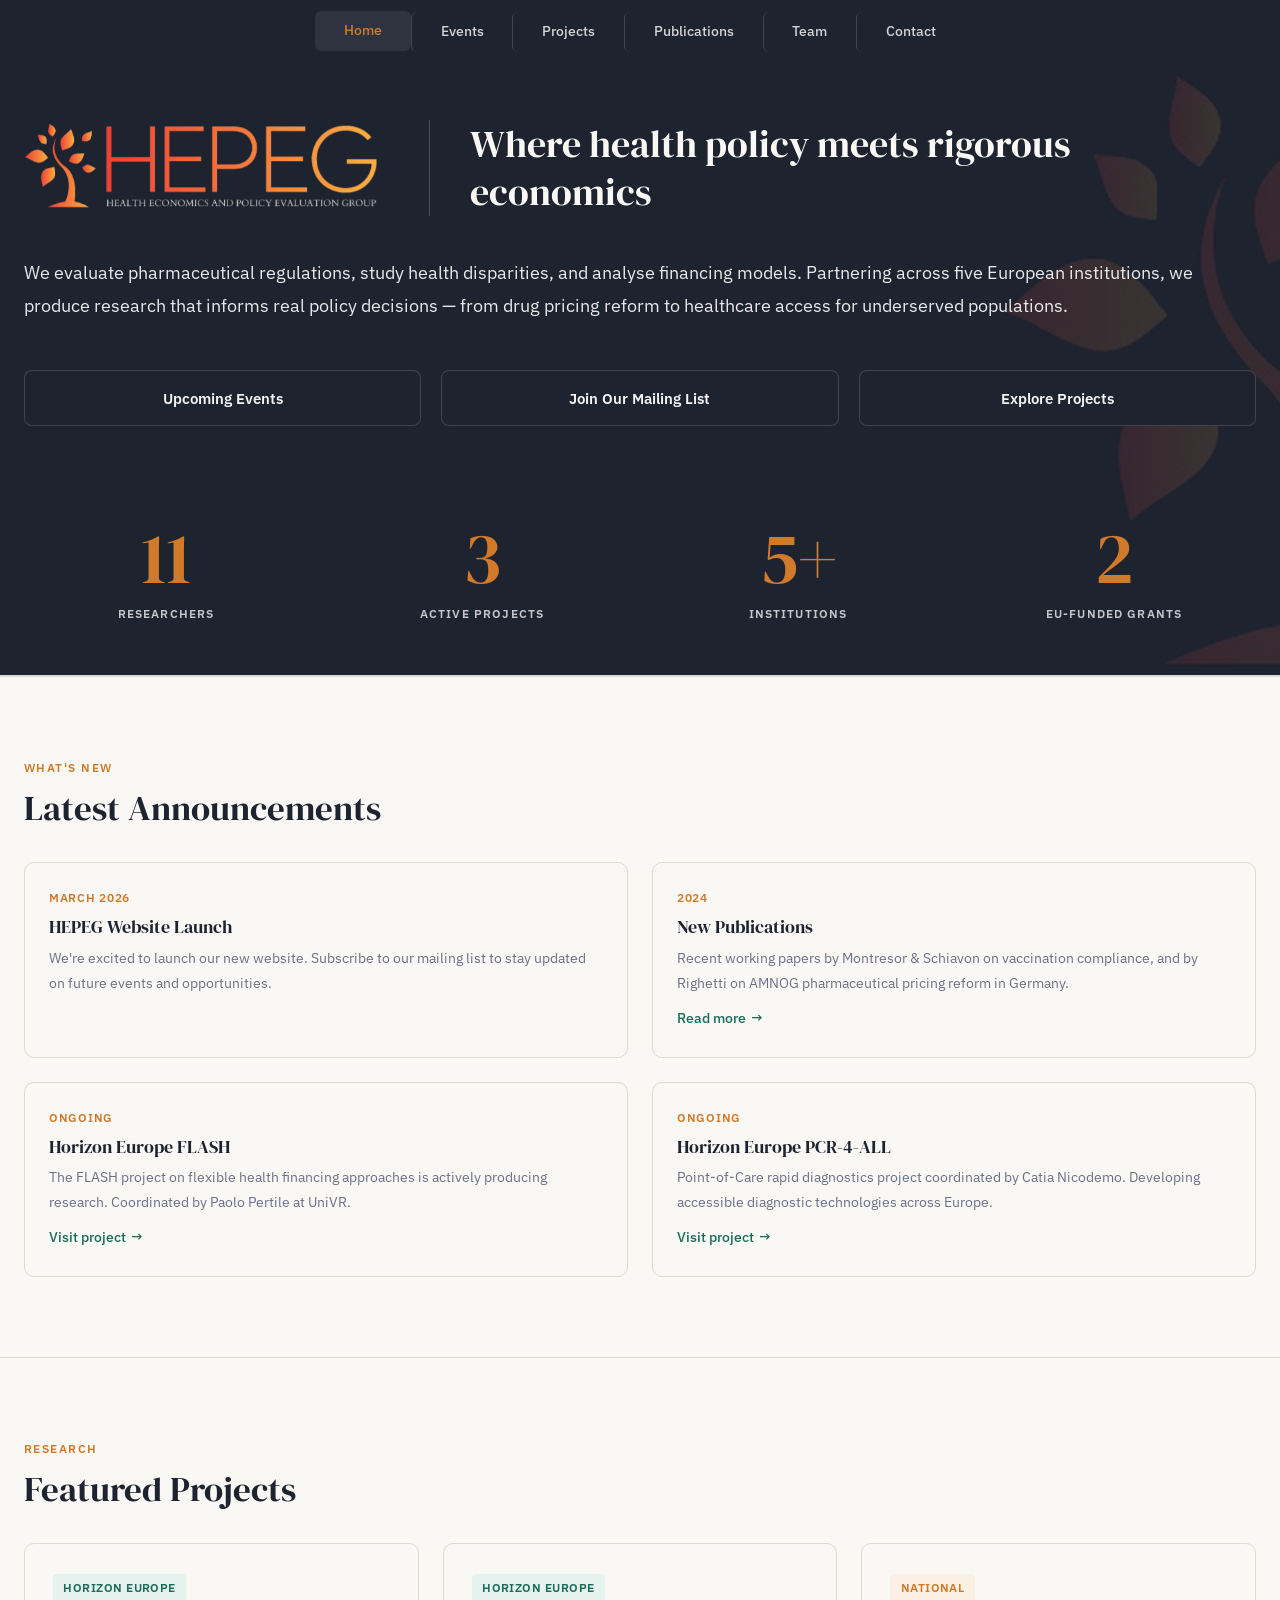
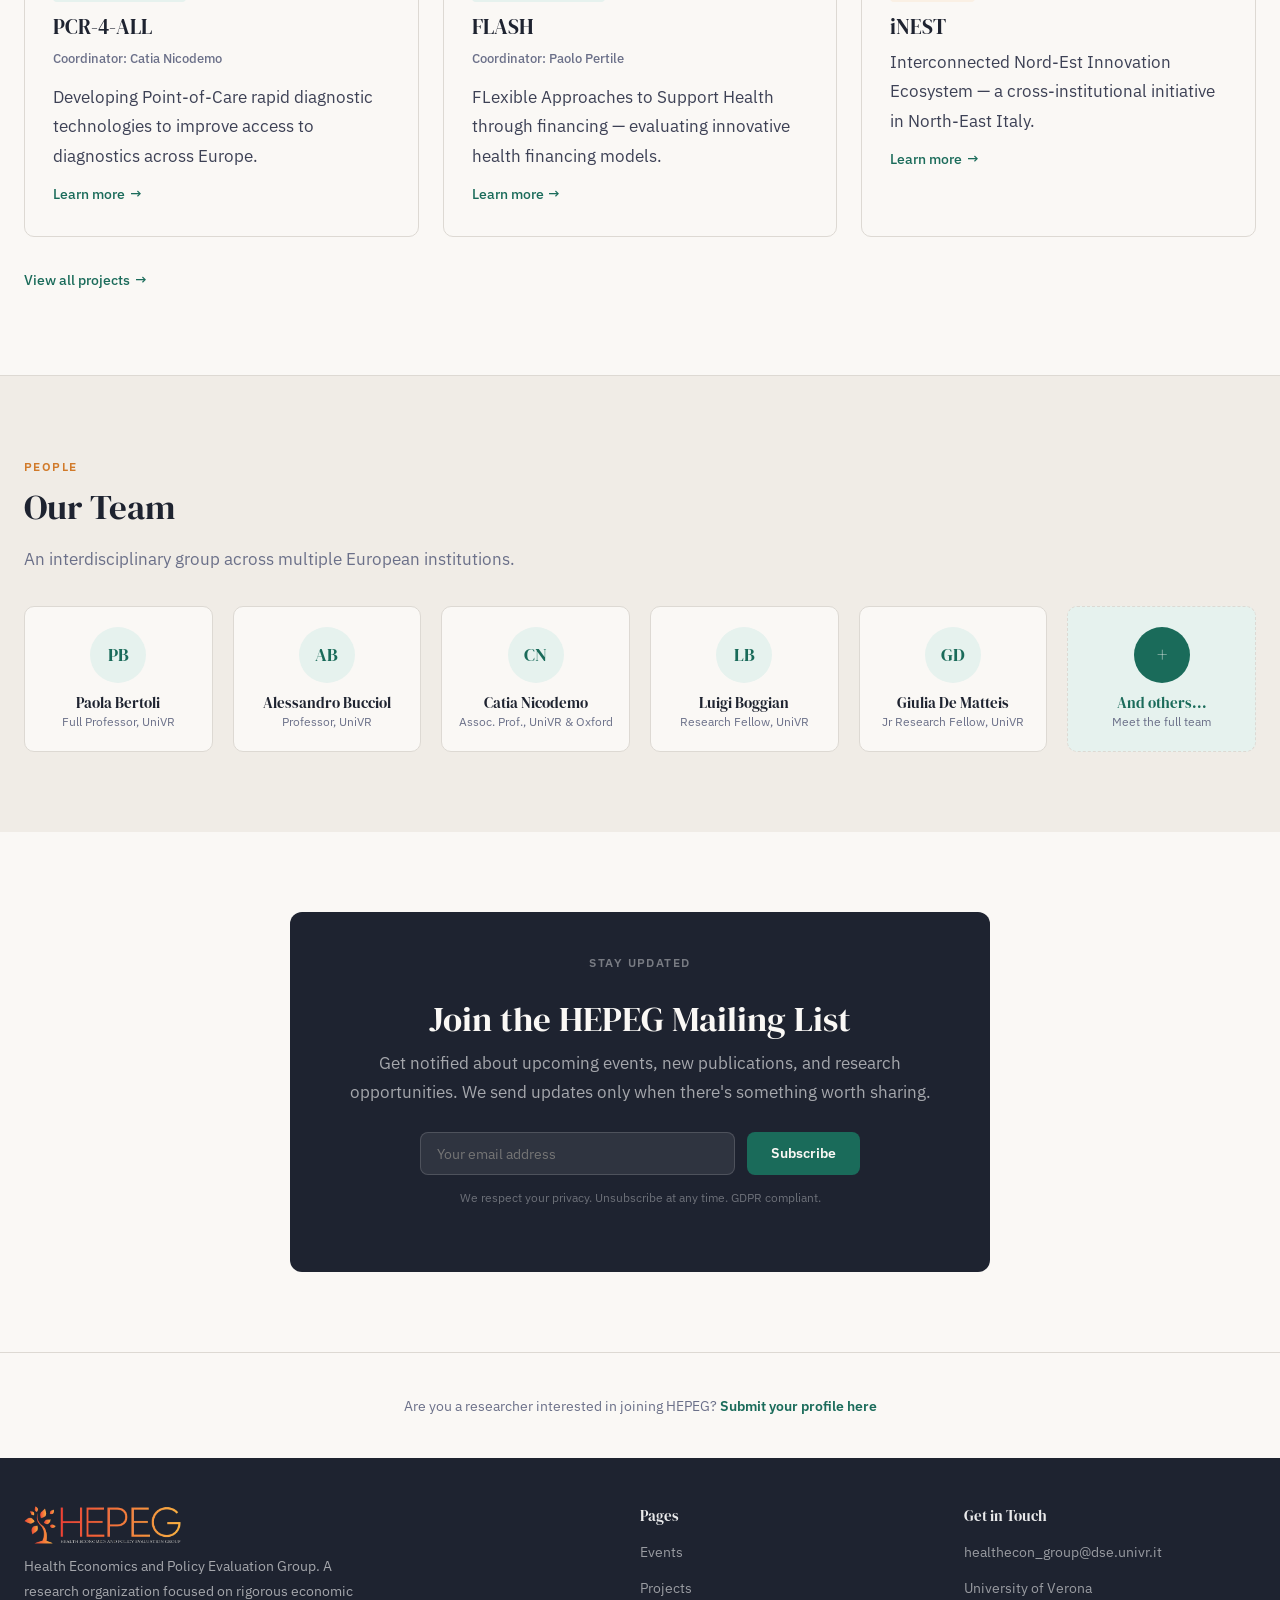
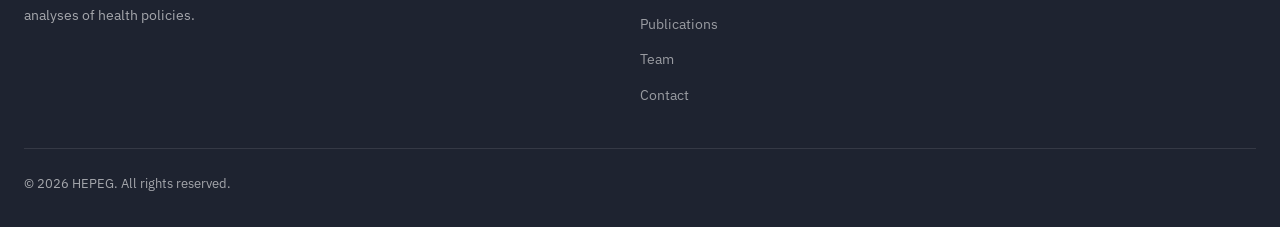
==== commit b07bc24a: "Update index.html" ====
--- a/index.html
+++ b/index.html
@@ -7,583 +7,7 @@
   <meta name="description" content="HEPEG is a non-partisan research group focused on rigorous economic analyses and evaluations of health policies and programs.">
   <link rel="icon" href="favicon.ico" type="image/x-icon">
   <link rel="apple-touch-icon" href="apple-touch-icon.png">
-  <style>/* ============================================
-   HEPEG – Health Economics and Policy Evaluation Group
-   Shared Stylesheet
-   ============================================ */
-
-@import url('https://fonts.googleapis.com/css2?family=DM+Serif+Display:ital@0;1&family=IBM+Plex+Sans:ital,wght@0,300;0,400;0,500;0,600&display=swap');
-
-/* --- Variables --- */
-:root {
-  --color-ink: #1e2330;
-  --color-body: #3d4155;
-  --color-muted: #6b7089;
-  --color-border: #ddd9d3;
-  --color-surface: #f0ece6;
-  --color-white: #faf8f5;
-  --color-accent: #1a6b5a;
-  --color-accent-light: #e6f2ee;
-  --color-accent-dark: #134d41;
-  --color-warm: #d17a2a;
-  --color-warm-light: #faf0e4;
-  --color-warm-dark: #b5651d;
-
-  --font-display: 'DM Serif Display', Georgia, serif;
-  --font-body: 'IBM Plex Sans', -apple-system, sans-serif;
-
-  --max-width: 1280px;
-  --gap: 2rem;
-}
-
-/* --- Reset & Base --- */
-*, *::before, *::after { box-sizing: border-box; margin: 0; padding: 0; }
-
-html { scroll-behavior: smooth; }
-
-body {
-  font-family: var(--font-body);
-  font-weight: 400;
-  font-size: 1.05rem;
-  line-height: 1.75;
-  color: var(--color-body);
-  background: var(--color-white);
-  -webkit-font-smoothing: antialiased;
-}
-
-img { max-width: 100%; height: auto; display: block; }
-a { color: var(--color-accent); text-decoration: none; transition: color .2s, text-decoration-color .2s; }
-a:hover { color: var(--color-accent-dark); text-decoration: underline; text-decoration-color: rgba(26,107,90,.3); text-underline-offset: 3px; }
-
-/* --- Typography --- */
-h1, h2, h3, h4 { font-family: var(--font-display); color: var(--color-ink); font-weight: 400; line-height: 1.25; }
-h1 { font-size: clamp(2rem, 4vw, 3rem); }
-h2 { font-size: clamp(1.6rem, 3vw, 2.2rem); }
-h3 { font-size: 1.3rem; }
-h4 { font-size: 1.1rem; }
-
-.section-label {
-  font-family: var(--font-body);
-  font-size: .75rem;
-  font-weight: 600;
-  letter-spacing: .12em;
-  text-transform: uppercase;
-  color: var(--color-warm);
-  margin-bottom: .5rem;
-}
-
-/* --- Layout --- */
-.container {
-  width: 100%;
-  max-width: var(--max-width);
-  margin: 0 auto;
-  padding: 0 1.5rem;
-}
-
-section {
-  padding: 5rem 0;
-}
-
-section + section {
-  border-top: 1px solid var(--color-border);
-}
-
-/* --- Header / Nav --- */
-.site-header {
-  position: sticky;
-  top: 0;
-  z-index: 100;
-  background: #1e2330;
-  backdrop-filter: none;
-  -webkit-backdrop-filter: none;
-  border-bottom: none;
-}
-
-.site-header .container {
-  display: flex;
-  align-items: center;
-  justify-content: center;
-  height: 4rem;
-}
-
-.site-logo {
-  display: flex;
-  align-items: center;
-  gap: .5rem;
-  font-family: var(--font-display);
-  font-size: 1.35rem;
-  color: var(--color-white);
-  letter-spacing: -.01em;
-  text-decoration: none;
-}
-.site-logo span { color: rgba(255,255,255,.4); }
-.site-logo img {
-  height: 32px;
-  width: auto;
-  border-radius: 4px;
-}
-
-.site-nav { display: flex; gap: 0; align-items: center; }
-
-.site-nav a {
-  font-size: .85rem;
-  font-weight: 500;
-  color: rgba(255,255,255,.8);
-  padding: .5rem 1.8rem;
-  border-radius: 6px;
-  transition: color .2s, background .2s, transform .15s;
-}
-.site-nav a + a {
-  border-left: 1px solid rgba(255,255,255,.15);
-}
-.site-nav a:hover,
-.site-nav a.active {
-  color: var(--color-warm);
-  background: rgba(255,255,255,.07);
-  transform: translateY(-1px);
-}
-
-/* Hamburger */
-.nav-toggle { display: none; background: none; border: none; cursor: pointer; padding: .5rem; }
-.nav-toggle span {
-  display: block; width: 22px; height: 2px; background: rgba(255,255,255,.7);
-  margin: 5px 0; transition: .3s;
-}
-
-/* --- Hero --- */
-.hero {
-  padding: 5rem 0 4rem;
-  border-bottom: 1px solid var(--color-border);
-}
-
-.hero h1 {
-  max-width: 700px;
-  margin-bottom: 1.25rem;
-}
-
-.hero p {
-  max-width: 600px;
-  font-size: 1.1rem;
-  color: var(--color-muted);
-  line-height: 1.75;
-}
-
-.hero-grid {
-  display: grid;
-  grid-template-columns: 1fr 1fr;
-  gap: 3rem;
-  align-items: center;
-}
-
-.hero-stats {
-  display: flex;
-  gap: 2.5rem;
-  margin-top: 2rem;
-}
-
-.hero-stat {
-  text-align: left;
-}
-
-.hero-stat .num {
-  font-family: var(--font-display);
-  font-size: 2.2rem;
-  color: var(--color-warm);
-  display: block;
-  line-height: 1.2;
-}
-
-.hero-stat .label {
-  font-size: .8rem;
-  color: var(--color-muted);
-  font-weight: 500;
-  text-transform: uppercase;
-  letter-spacing: .06em;
-}
-
-/* --- Cards --- */
-.card {
-  background: var(--color-white);
-  border: 1px solid var(--color-border);
-  border-radius: 10px;
-  padding: 1.75rem;
-  transition: box-shadow .25s, transform .25s;
-}
-
-.card:hover {
-  box-shadow: 0 12px 36px rgba(26,31,46,.1);
-  transform: translateY(-3px);
-  border-color: var(--color-accent);
-}
-
-.card-grid {
-  display: grid;
-  grid-template-columns: repeat(auto-fill, minmax(320px, 1fr));
-  gap: 1.5rem;
-}
-
-.card h3 { margin-bottom: .5rem; }
-.card .meta {
-  font-size: .82rem;
-  color: var(--color-muted);
-  font-weight: 500;
-  margin-bottom: .75rem;
-}
-
-.card .tag {
-  display: inline-block;
-  font-size: .72rem;
-  font-weight: 600;
-  letter-spacing: .04em;
-  text-transform: uppercase;
-  background: var(--color-accent-light);
-  color: var(--color-accent);
-  padding: .25rem .65rem;
-  border-radius: 4px;
-  margin-bottom: .75rem;
-}
-
-.card .tag--warm {
-  background: var(--color-warm-light);
-  color: var(--color-warm);
-}
-
-.card-link {
-  display: inline-flex;
-  align-items: center;
-  gap: .3rem;
-  font-size: .85rem;
-  font-weight: 500;
-  margin-top: .75rem;
-  color: var(--color-accent);
-  transition: color .2s, gap .2s;
-}
-.card-link::after { content: '\2192'; transition: transform .2s; }
-.card-link:hover { color: var(--color-accent-dark); gap: .5rem; }
-.card-link:hover::after { transform: translateX(3px); }
-
-/* --- Team Grid --- */
-.team-grid {
-  display: grid;
-  grid-template-columns: repeat(auto-fill, minmax(300px, 1fr));
-  gap: 1.5rem;
-}
-
-.team-card {
-  display: flex;
-  gap: 1.25rem;
-  align-items: flex-start;
-  background: var(--color-white);
-  border: 1px solid var(--color-border);
-  border-radius: 10px;
-  padding: 1.5rem;
-  transition: box-shadow .25s;
-}
-
-.team-card:hover {
-  box-shadow: 0 12px 36px rgba(26,31,46,.1);
-  border-color: var(--color-accent);
-}
-
-.team-card .avatar {
-  width: 72px;
-  height: 72px;
-  border-radius: 50%;
-  object-fit: cover;
-  flex-shrink: 0;
-  background: var(--color-surface);
-}
-
-.team-card h4 { margin-bottom: .15rem; }
-
-.team-card .role {
-  font-size: .82rem;
-  color: var(--color-accent);
-  font-weight: 500;
-  margin-bottom: .5rem;
-}
-
-.team-card p {
-  font-size: .85rem;
-  color: var(--color-muted);
-  line-height: 1.6;
-}
-
-/* --- Events list --- */
-.event-item {
-  display: grid;
-  grid-template-columns: 80px 1fr;
-  gap: 1.5rem;
-  padding: 1.75rem 0;
-  border-bottom: 1px solid var(--color-border);
-  align-items: start;
-}
-
-.event-item:last-child { border-bottom: none; }
-
-.event-date {
-  text-align: center;
-  background: var(--color-surface);
-  border-radius: 8px;
-  padding: .65rem .5rem;
-}
-
-.event-date .month {
-  display: block;
-  font-size: .7rem;
-  font-weight: 600;
-  text-transform: uppercase;
-  letter-spacing: .08em;
-  color: var(--color-warm);
-}
-
-.event-date .day {
-  display: block;
-  font-family: var(--font-display);
-  font-size: 1.6rem;
-  color: var(--color-ink);
-  line-height: 1.2;
-}
-
-.event-date .year {
-  display: block;
-  font-size: .72rem;
-  color: var(--color-muted);
-}
-
-.event-info h3 { font-size: 1.15rem; margin-bottom: .3rem; }
-.event-info .event-meta {
-  font-size: .82rem;
-  color: var(--color-muted);
-  margin-bottom: .4rem;
-}
-
-/* --- Publications --- */
-.pub-list { list-style: none; }
-
-.pub-item {
-  padding: 1.25rem 0;
-  border-bottom: 1px solid var(--color-border);
-}
-.pub-item:last-child { border-bottom: none; }
-
-.pub-item .authors {
-  font-size: .85rem;
-  font-weight: 500;
-  color: var(--color-ink);
-}
-
-.pub-item .title {
-  font-family: var(--font-display);
-  font-size: 1.05rem;
-  color: var(--color-ink);
-  margin: .2rem 0;
-}
-
-.pub-item .venue {
-  font-size: .85rem;
-  color: var(--color-muted);
-  font-style: italic;
-}
-
-.pub-item .pub-links {
-  margin-top: .4rem;
-}
-
-.pub-item .pub-links a {
-  font-size: .82rem;
-  font-weight: 500;
-  margin-right: 1rem;
-}
-
-/* --- Newsletter / CTA Box --- */
-.cta-box {
-  background: var(--color-surface);
-  border-radius: 12px;
-  padding: 2.5rem;
-  text-align: center;
-  max-width: 600px;
-  margin: 0 auto;
-}
-
-.cta-box h2 { margin-bottom: .5rem; }
-.cta-box p { color: var(--color-muted); margin-bottom: 1.5rem; }
-
-.cta-form {
-  display: flex;
-  gap: .75rem;
-  max-width: 440px;
-  margin: 0 auto;
-}
-
-.cta-form input[type="email"] {
-  flex: 1;
-  padding: .7rem 1rem;
-  border: 1px solid var(--color-border);
-  border-radius: 8px;
-  font-family: var(--font-body);
-  font-size: .9rem;
-  outline: none;
-  transition: border-color .2s;
-  background: var(--color-white);
-}
-
-.cta-form input[type="email"]:focus {
-  border-color: var(--color-accent);
-}
-
-.btn {
-  display: inline-flex;
-  align-items: center;
-  gap: .4rem;
-  padding: .7rem 1.5rem;
-  background: var(--color-accent);
-  color: var(--color-white);
-  font-family: var(--font-body);
-  font-size: .85rem;
-  font-weight: 600;
-  border: none;
-  border-radius: 8px;
-  cursor: pointer;
-  transition: background .2s, transform .15s;
-}
-
-.btn:hover {
-  background: var(--color-accent-dark);
-  color: var(--color-white);
-  transform: translateY(-2px);
-  box-shadow: 0 4px 16px rgba(26,107,90,.3);
-}
-
-/* --- Contact --- */
-.contact-grid {
-  display: grid;
-  grid-template-columns: 1fr 1fr;
-  gap: 3rem;
-}
-
-.contact-form label {
-  display: block;
-  font-size: .82rem;
-  font-weight: 500;
-  color: var(--color-ink);
-  margin-bottom: .3rem;
-}
-
-.contact-form input,
-.contact-form textarea {
-  width: 100%;
-  padding: .7rem 1rem;
-  border: 1px solid var(--color-border);
-  border-radius: 8px;
-  font-family: var(--font-body);
-  font-size: .9rem;
-  outline: none;
-  margin-bottom: 1rem;
-  transition: border-color .2s;
-  background: var(--color-white);
-}
-
-.contact-form input:focus,
-.contact-form textarea:focus {
-  border-color: var(--color-accent);
-}
-
-.contact-form textarea { resize: vertical; min-height: 120px; }
-
-.contact-info-block {
-  background: var(--color-surface);
-  border-radius: 12px;
-  padding: 2rem;
-}
-
-.contact-info-block h3 { margin-bottom: 1rem; }
-.contact-info-block p { margin-bottom: 1rem; font-size: .95rem; }
-
-/* --- Footer --- */
-.site-footer {
-  background: var(--color-ink);
-  color: rgba(255,255,255,.6);
-  padding: 3rem 0 2rem;
-  margin-top: 0;
-}
-
-.footer-grid {
-  display: grid;
-  grid-template-columns: 2fr 1fr 1fr;
-  gap: 2rem;
-  margin-bottom: 2rem;
-}
-
-.site-footer .site-logo { color: var(--color-white); }
-.site-footer .site-logo span { color: rgba(255,255,255,.4); }
-
-.site-footer p { font-size: .88rem; margin-top: .5rem; max-width: 360px; }
-
-.site-footer h4 {
-  color: rgba(255,255,255,.9);
-  font-size: .95rem;
-  margin-bottom: .75rem;
-}
-
-.footer-links { list-style: none; }
-.footer-links li { margin-bottom: .4rem; }
-.footer-links a { color: rgba(255,255,255,.55); font-size: .85rem; }
-.footer-links a:hover { color: var(--color-white); }
-
-.footer-bottom {
-  border-top: 1px solid rgba(255,255,255,.1);
-  padding-top: 1.5rem;
-  font-size: .8rem;
-}
-
-/* --- Page Header (inner pages) --- */
-.page-header {
-  padding: 3.5rem 0 2.5rem;
-  border-bottom: 1px solid var(--color-border);
-  background: var(--color-surface);
-}
-
-.page-header h1 { margin-bottom: .5rem; }
-.page-header p { color: var(--color-muted); max-width: 600px; font-size: 1.05rem; }
-
-/* --- Utility --- */
-.text-center { text-align: center; }
-.mt-1 { margin-top: 1rem; }
-.mt-2 { margin-top: 2rem; }
-.mt-3 { margin-top: 3rem; }
-.mb-2 { margin-bottom: 2rem; }
-
-/* --- Responsive --- */
-@media (max-width: 768px) {
-  .site-nav {
-    display: none;
-    position: absolute;
-    top: 4rem;
-    left: 0;
-    right: 0;
-    flex-direction: column;
-    background: var(--color-ink);
-    border-bottom: 1px solid rgba(255,255,255,.1);
-    padding: 1rem;
-    box-shadow: 0 12px 24px rgba(0,0,0,.08);
-  }
-  .site-nav.open { display: flex; }
-  .nav-toggle { display: block; }
-
-  .hero-grid { grid-template-columns: 1fr; gap: 2rem; }
-  .hero-stats { gap: 1.5rem; }
-  .contact-grid { grid-template-columns: 1fr; }
-  .footer-grid { grid-template-columns: 1fr; gap: 1.5rem; }
-  .team-card { flex-direction: column; text-align: center; align-items: center; }
-  .team-card .avatar { width: 80px; height: 80px; }
-  .event-item { grid-template-columns: 70px 1fr; gap: 1rem; }
-  .cta-form { flex-direction: column; }
-
-  section { padding: 3rem 0; }
-  .page-header { padding: 2.5rem 0 2rem; }
-}
-</style>
+  <link rel="stylesheet" href="style.css">
   <style>
     /* === Homepage-specific styles === */
     .hero-home { padding: 0; border-bottom: none; overflow: hidden; background: var(--color-ink); position: relative; }
@@ -592,9 +16,7 @@
       position: absolute;
       pointer-events: none;
       z-index: 0;
-      height: 500px;
-      width: auto;
-      opacity: .09;
+      opacity: .12;
     }
 
     .hero-banner {
@@ -728,7 +150,7 @@
       .hero-left { justify-content: center; }
       .hero-left img { height: 60px !important; }
       .hero-right { text-align: center; justify-content: center; }
-      .hero-bg-tree { height: 250px; opacity: .06; }
+      .hero-bg-tree { opacity: .07; }
       .hero-description { text-align: center; }
     }
   </style>
@@ -739,11 +161,11 @@
     <div class="container">
       <nav class="site-nav" id="nav">
         <a href="index.html" class="active">Home</a>
-        <a href="#">Events</a>
-        <a href="#">Projects</a>
-        <a href="#">Publications</a>
-        <a href="#">Team</a>
-        <a href="#">Contact</a>
+        <a href="events.html">Events</a>
+        <a href="projects.html">Projects</a>
+        <a href="publications.html">Publications</a>
+        <a href="team.html">Team</a>
+        <a href="contact.html">Contact</a>
       </nav>
       <button class="nav-toggle" onclick="document.getElementById('nav').classList.toggle('open')" aria-label="Menu">
         <span></span><span></span><span></span>
@@ -753,12 +175,12 @@
 
   <!-- ========== HERO BANNER ========== -->
   <section class="hero-home">
-    <img src="[data-uri]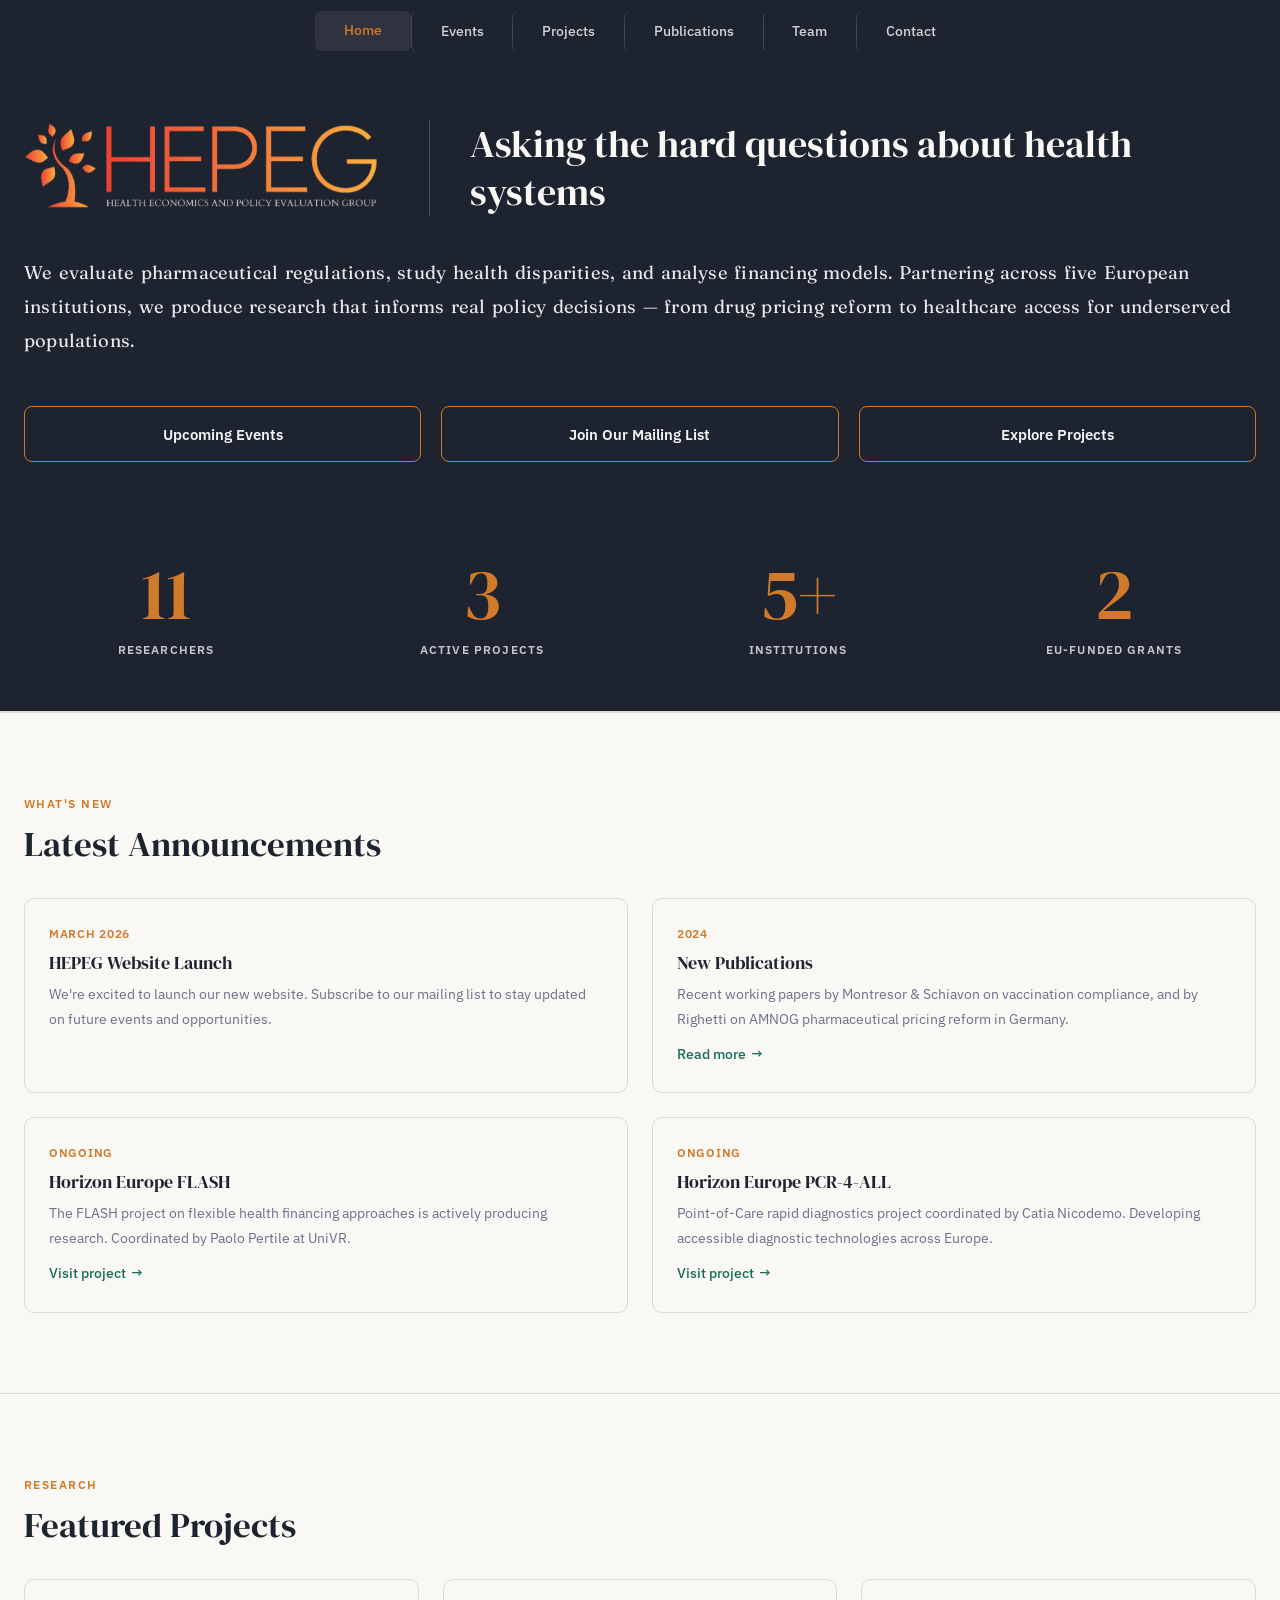
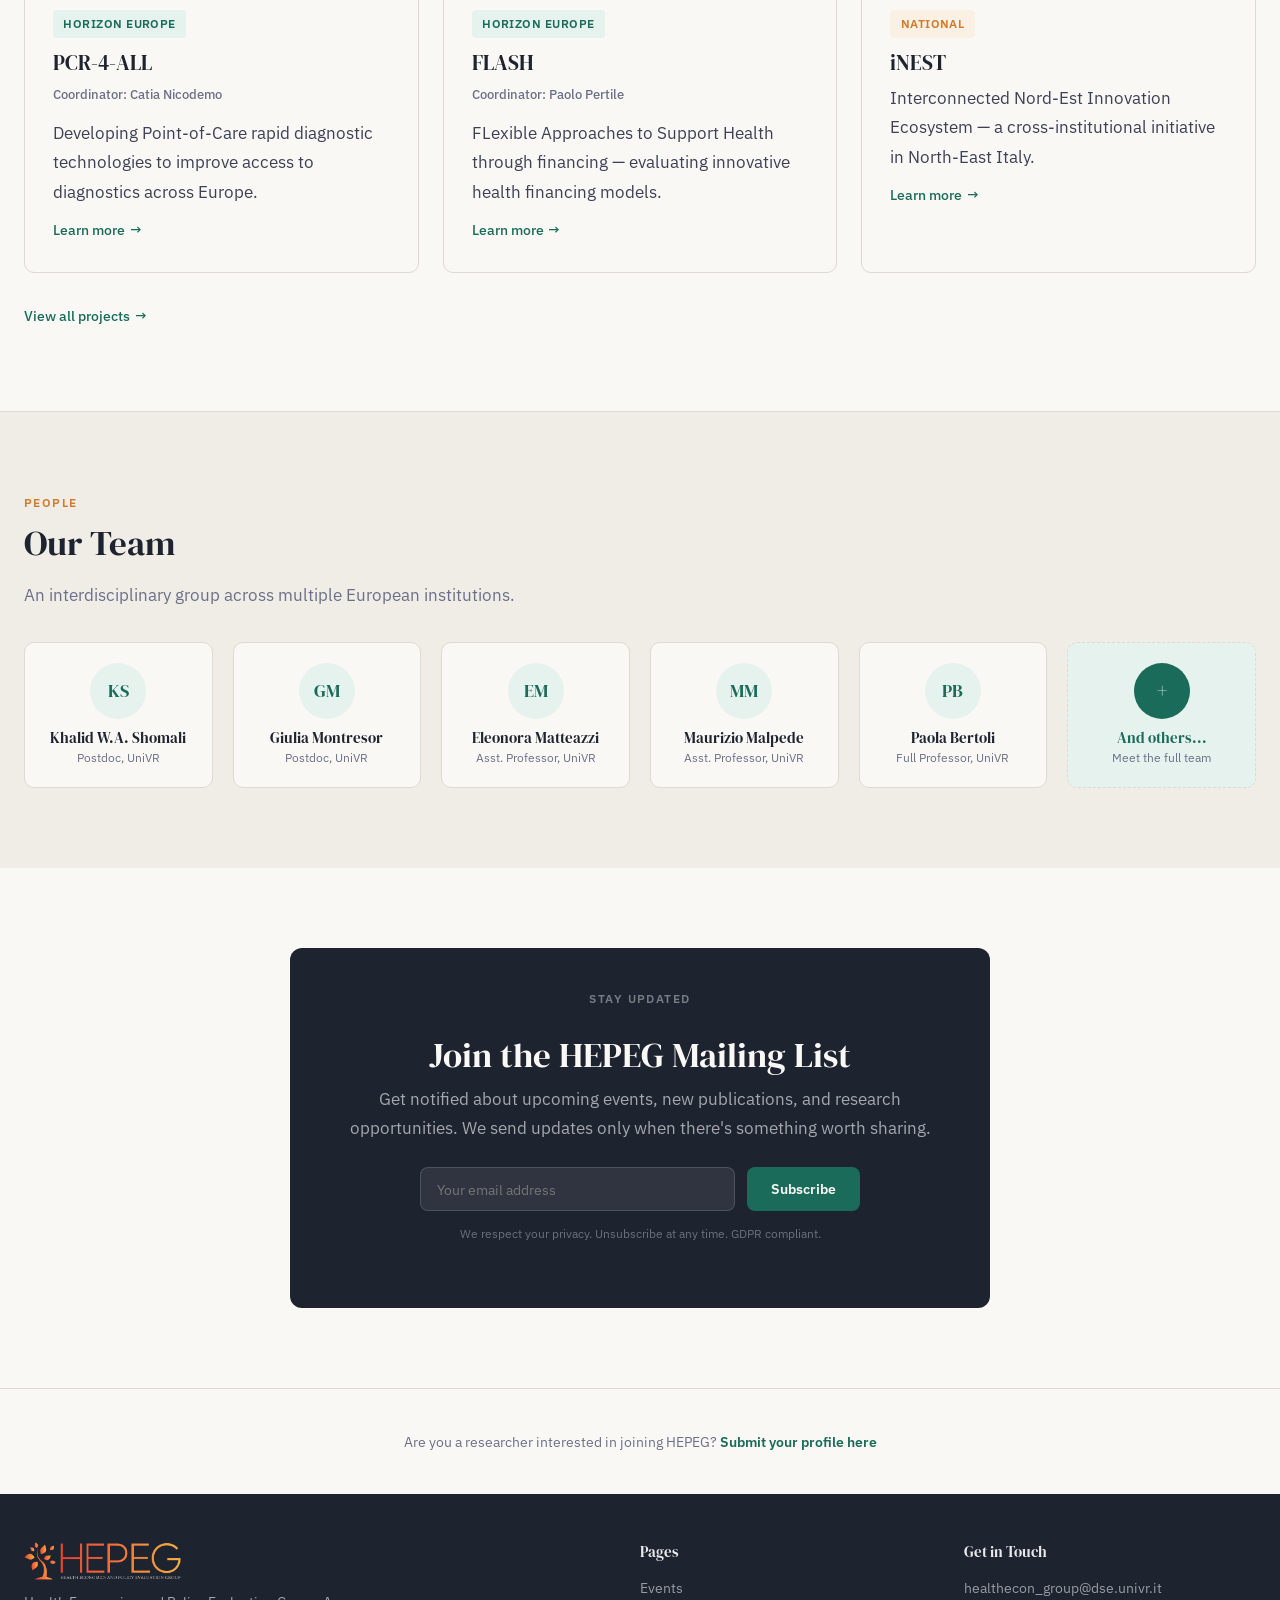
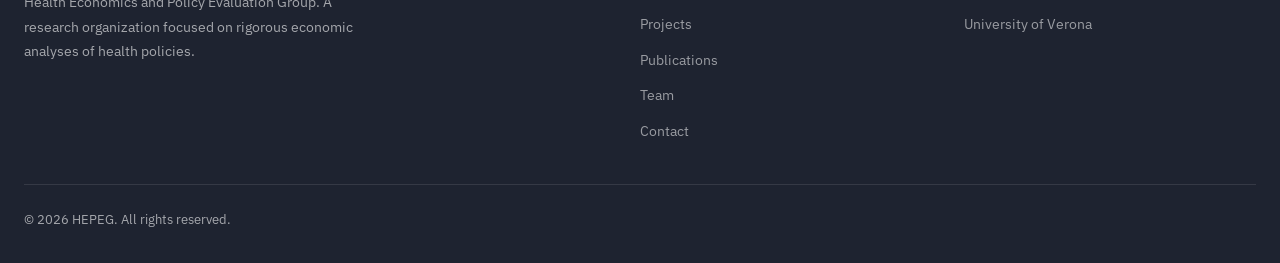
==== commit d1be6f17: "Update index.html" ====
--- a/index.html
+++ b/index.html
@@ -8,16 +8,10 @@
   <link rel="icon" href="favicon.ico" type="image/x-icon">
   <link rel="apple-touch-icon" href="apple-touch-icon.png">
   <link rel="stylesheet" href="style.css">
+  <link href="https://fonts.googleapis.com/css2?family=Fraunces:opsz,wght@9..144,400;9..144,500&display=swap" rel="stylesheet">
   <style>
     /* === Homepage-specific styles === */
     .hero-home { padding: 0; border-bottom: none; overflow: hidden; background: var(--color-ink); position: relative; }
-
-    .hero-bg-tree {
-      position: absolute;
-      pointer-events: none;
-      z-index: 0;
-      opacity: .12;
-    }
 
     .hero-banner {
       background: transparent;
@@ -28,11 +22,14 @@
     }
     .hero-banner h1 { color: var(--color-white); margin-bottom: 0; font-size: clamp(1.7rem, 3vw, 2.4rem); }
     .hero-banner p.lead {
+      font-family: 'Fraunces', serif;
       font-size: 1.15rem;
       color: rgba(255,255,255,.9);
-      line-height: 1.8;
+      line-height: 1.85;
       margin: 0;
       max-width: none;
+      word-spacing: 0.12em;
+      letter-spacing: 0.01em;
     }
 
     .hero-split {
@@ -104,7 +101,7 @@
       padding: .85rem 1.75rem; background: var(--color-ink);
       color: rgba(255,255,255,.95); font-family: var(--font-body);
       font-size: .95rem; font-weight: 600;
-      border: 1px solid rgba(255,255,255,.15); border-radius: 8px;
+      border: 1px solid var(--color-warm); border-radius: 8px;
       cursor: pointer; transition: all .25s; text-decoration: none;
     }
     .hero-btn:hover {
@@ -150,7 +147,6 @@
       .hero-left { justify-content: center; }
       .hero-left img { height: 60px !important; }
       .hero-right { text-align: center; justify-content: center; }
-      .hero-bg-tree { opacity: .07; }
       .hero-description { text-align: center; }
     }
   </style>
@@ -175,7 +171,6 @@
 
   <!-- ========== HERO BANNER ========== -->
   <section class="hero-home">
-    <img src="images/tree.png" alt="" class="hero-bg-tree" id="bg-tree">
     <div class="hero-banner">
       <div class="container">
         <div class="hero-split">
@@ -309,32 +304,6 @@
   </section>
 
   <script>
-    // Position background tree: center at top-right of "Explore Projects", base at bottom of dark area
-    (function() {
-      function positionTree() {
-        var btn = document.getElementById('explore-btn');
-        var tree = document.getElementById('bg-tree');
-        var section = tree.parentElement;
-        if (!btn || !tree) return;
-        var btnRect = btn.getBoundingClientRect();
-        var sectionRect = section.getBoundingClientRect();
-        // Center point: top-right corner of Explore Projects button
-        var centerX = btnRect.right - sectionRect.left;
-        var centerY = btnRect.top - sectionRect.top;
-        // Bottom of tree = bottom of dark section
-        var sectionBottom = sectionRect.height;
-        // Tree height: distance from center to bottom, times 2
-        var treeH = (sectionBottom - centerY) * 2;
-        var treeW = treeH * (tree.naturalWidth / tree.naturalHeight || 0.86);
-        tree.style.height = treeH + 'px';
-        tree.style.width = treeW + 'px';
-        tree.style.left = (centerX - treeW / 2) + 'px';
-        tree.style.top = (centerY - treeH / 2) + 'px';
-      }
-      window.addEventListener('load', positionTree);
-      window.addEventListener('resize', positionTree);
-    })();
-
     // Count-up animation for stats
     (function() {
       var nums = document.querySelectorAll('.num[data-count]');
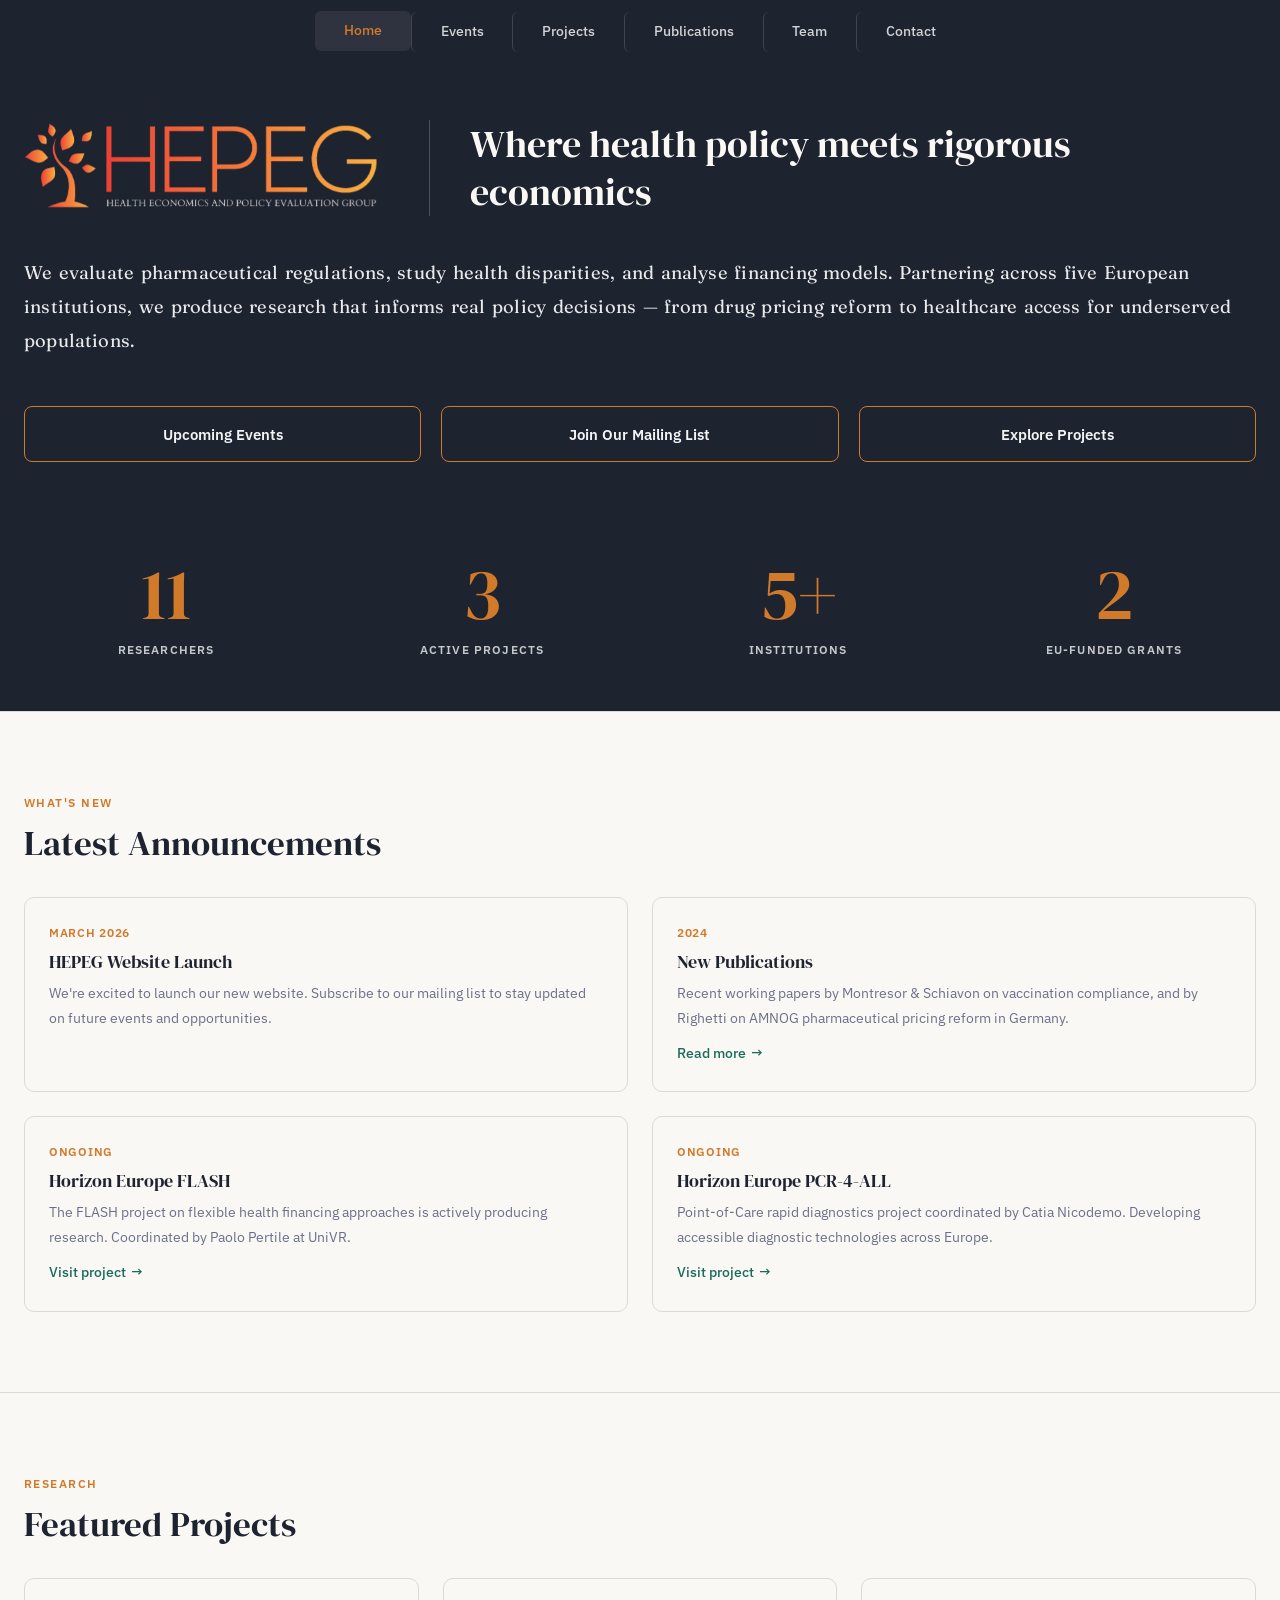
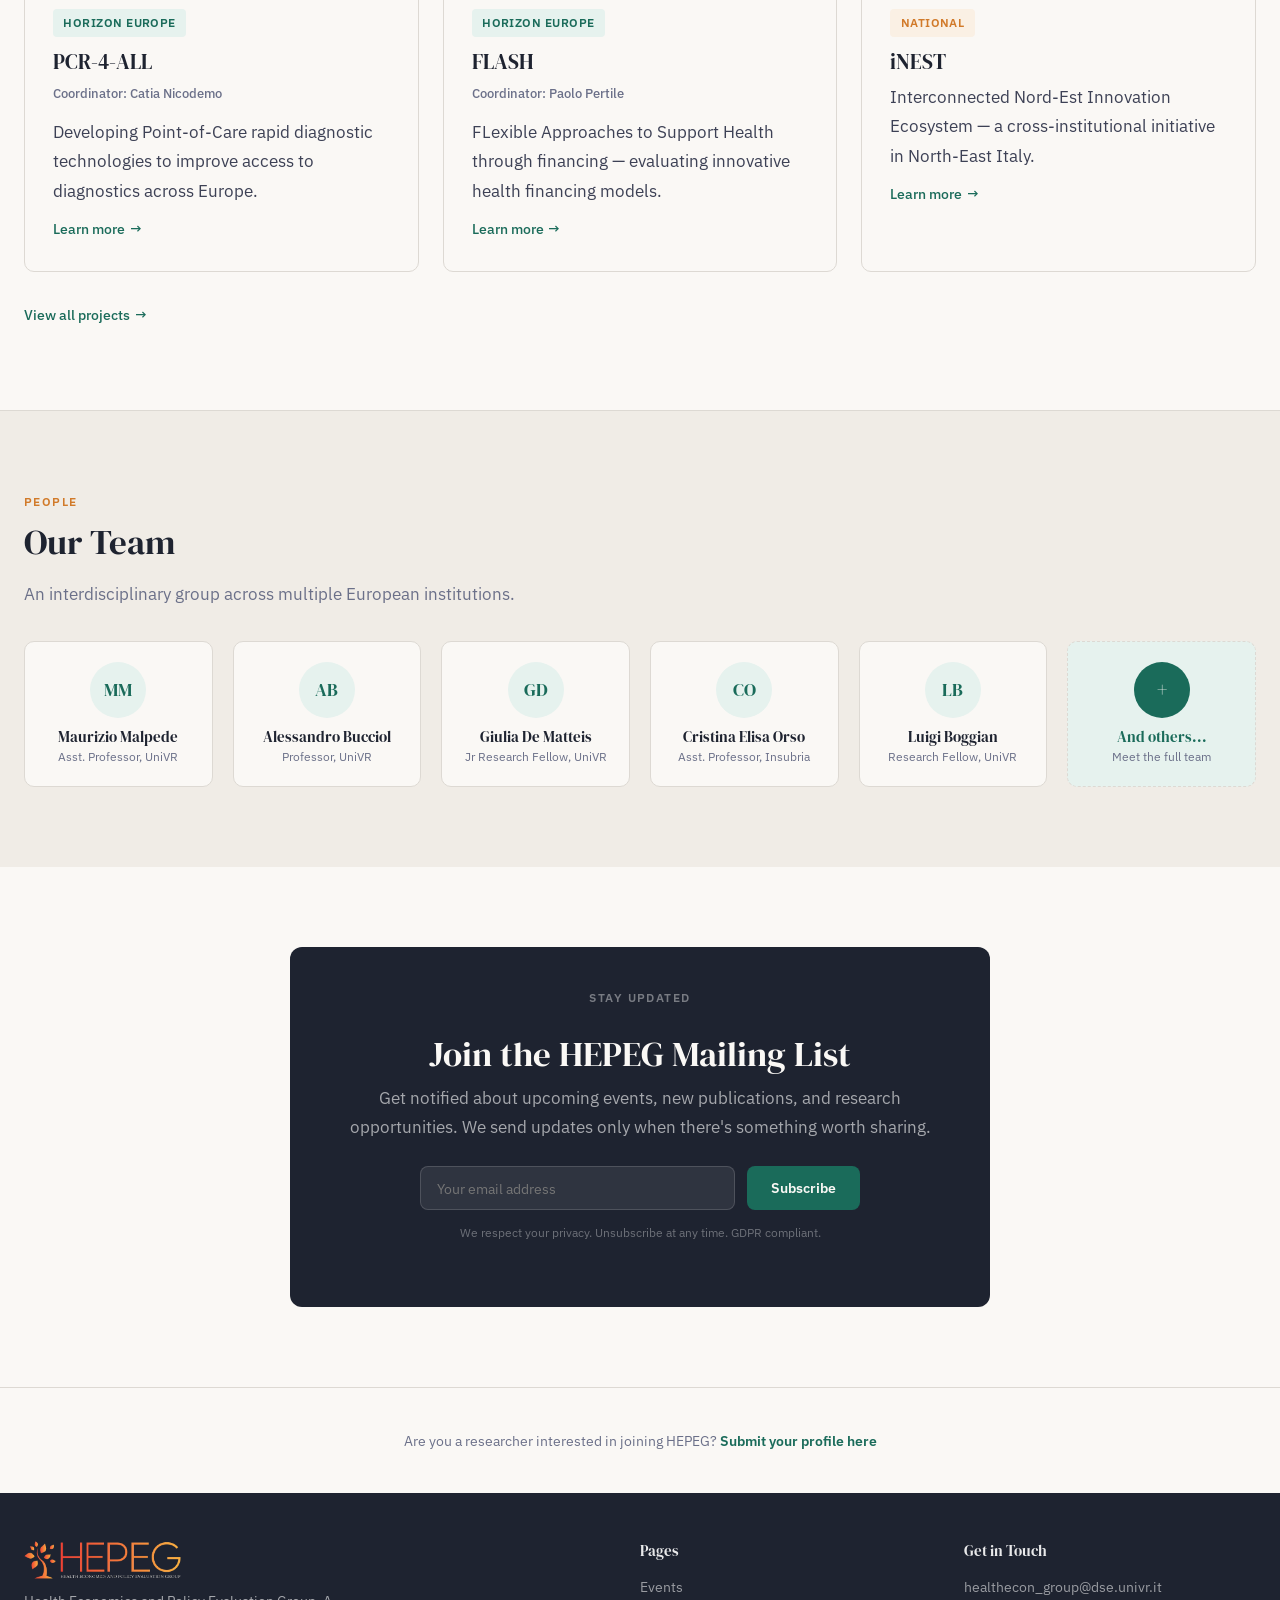
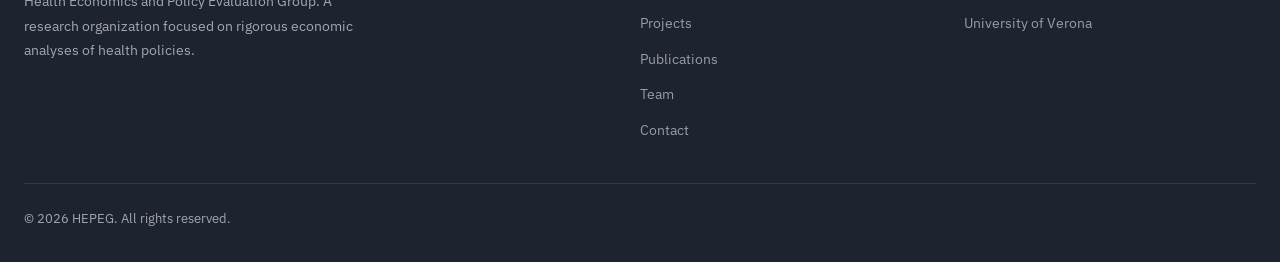
==== commit 0e12c919: "Update index.html" ====
--- a/index.html
+++ b/index.html
@@ -112,7 +112,7 @@
       box-shadow: 0 4px 16px rgba(209,122,42,.35);
     }
 
-    .stats-bar { background: transparent; border-bottom: 1px solid var(--color-border); padding: 2.5rem 0 3rem; position: relative; z-index: 1; }
+    .stats-bar { background: transparent; border-bottom: none; padding: 2.5rem 0 3rem; position: relative; z-index: 1; }
     .stats-row { display: grid; grid-template-columns: repeat(4, 1fr); gap: 2rem; text-align: center; }
     .stat-item .num { font-family: var(--font-display); font-size: clamp(3rem, 6vw, 4.5rem); color: var(--color-warm); display: block; line-height: 1; margin-bottom: .25rem; }
     .stat-item .label { font-size: .72rem; color: rgba(255,255,255,.75); font-weight: 600; text-transform: uppercase; letter-spacing: .1em; }
@@ -134,6 +134,48 @@
     .team-preview-card .avatar-sm { width: 56px; height: 56px; border-radius: 50%; background: var(--color-accent-light); display: flex; align-items: center; justify-content: center; font-family: var(--font-display); font-size: 1.1rem; color: var(--color-accent); margin: 0 auto .65rem; }
     .team-preview-card h4 { font-size: .92rem; margin-bottom: .15rem; }
     .team-preview-card .role-sm { font-size: .73rem; color: var(--color-muted); line-height: 1.4; }
+
+    /* Transition sections — dark to light through warm tones */
+    .section-dark {
+      background: #2a1f1a;
+      border-top: none !important;
+    }
+    .section-dark h2 { color: rgba(255,255,255,.9); }
+    .section-dark .section-label { color: var(--color-warm); }
+    .section-dark .announce-card {
+      background: rgba(209,122,42,.06);
+      border-color: rgba(209,122,42,.12);
+    }
+    .section-dark .announce-card:hover {
+      background: rgba(209,122,42,.12);
+      box-shadow: 0 8px 30px rgba(0,0,0,.2);
+    }
+    .section-dark .announce-card h3 { color: rgba(255,255,255,.9); }
+    .section-dark .announce-card p { color: rgba(255,255,255,.6); }
+    .section-dark .announce-card .date-label { color: var(--color-warm); }
+    .section-dark .card-link { color: var(--color-warm); }
+
+    .section-mid {
+      background: #3d2518;
+      border-top: none !important;
+    }
+    .section-mid h2 { color: rgba(255,255,255,.9); }
+    .section-mid .section-label { color: var(--color-warm); }
+    .section-mid .card {
+      background: rgba(209,122,42,.07);
+      border-color: rgba(209,122,42,.12);
+    }
+    .section-mid .card:hover {
+      background: rgba(209,122,42,.14);
+      border-color: rgba(209,122,42,.2);
+      box-shadow: 0 12px 36px rgba(0,0,0,.2);
+    }
+    .section-mid .card h3 { color: rgba(255,255,255,.9); }
+    .section-mid .card p { color: rgba(255,255,255,.6); }
+    .section-mid .card .meta { color: rgba(255,255,255,.45); }
+    .section-mid .card .tag { background: rgba(26,107,90,.2); color: #5dcaa5; }
+    .section-mid .card .tag--warm { background: rgba(209,122,42,.2); color: #efb06a; }
+    .section-mid .card-link { color: var(--color-warm); }
 
     @media (max-width: 768px) {
       .stats-row { grid-template-columns: repeat(2, 1fr); gap: 1.25rem; }
